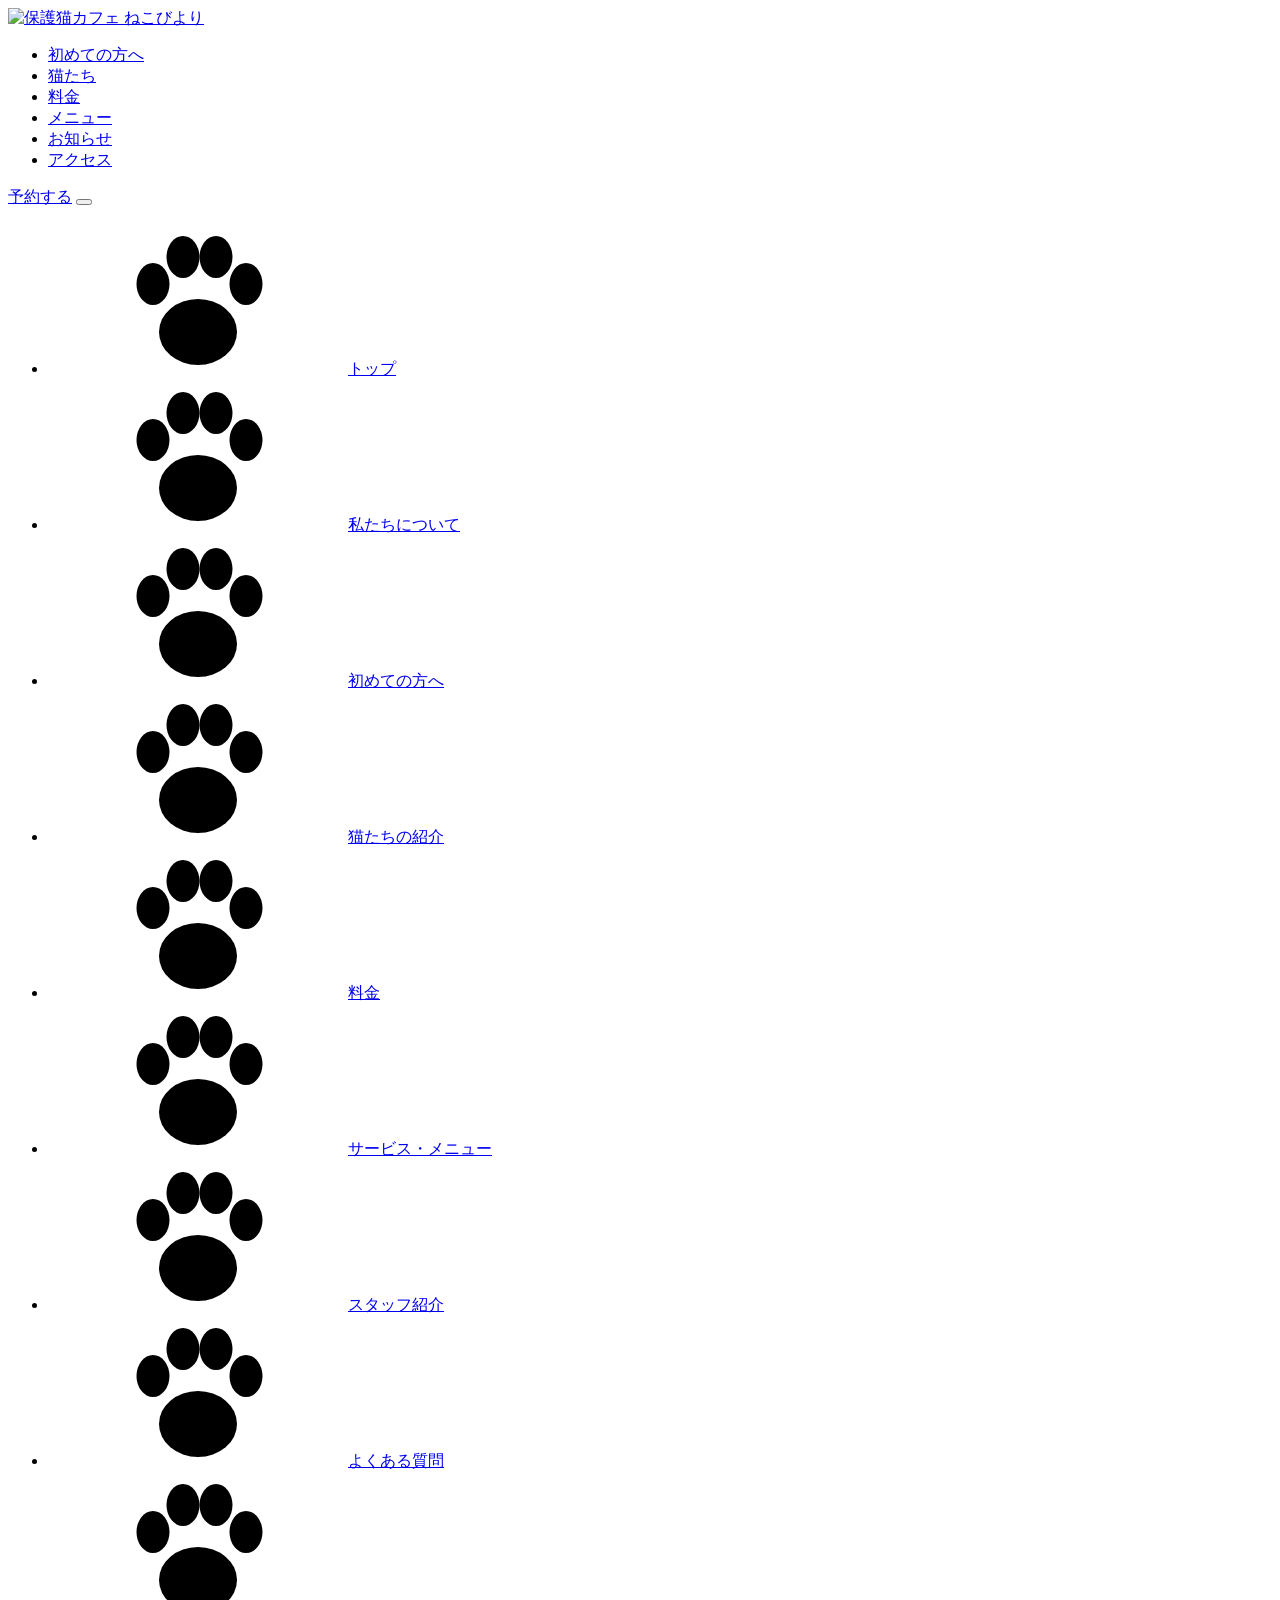
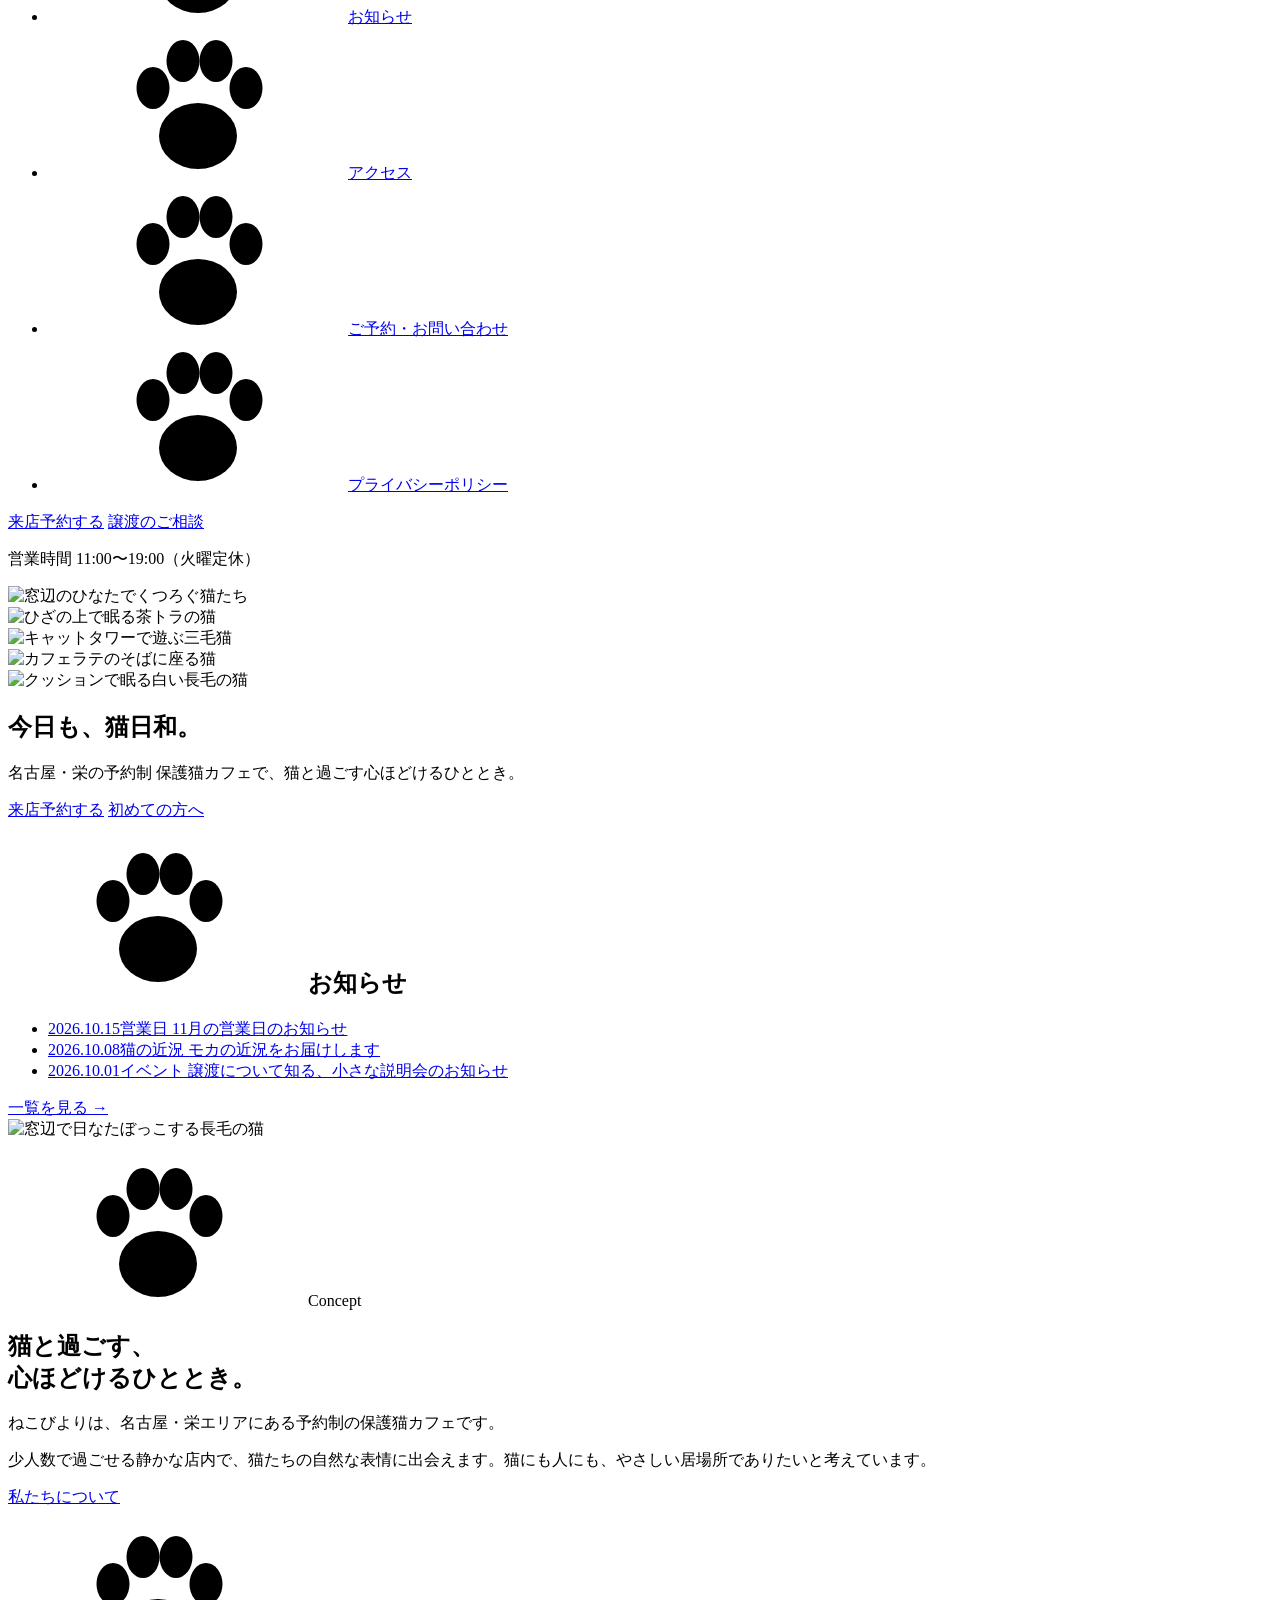
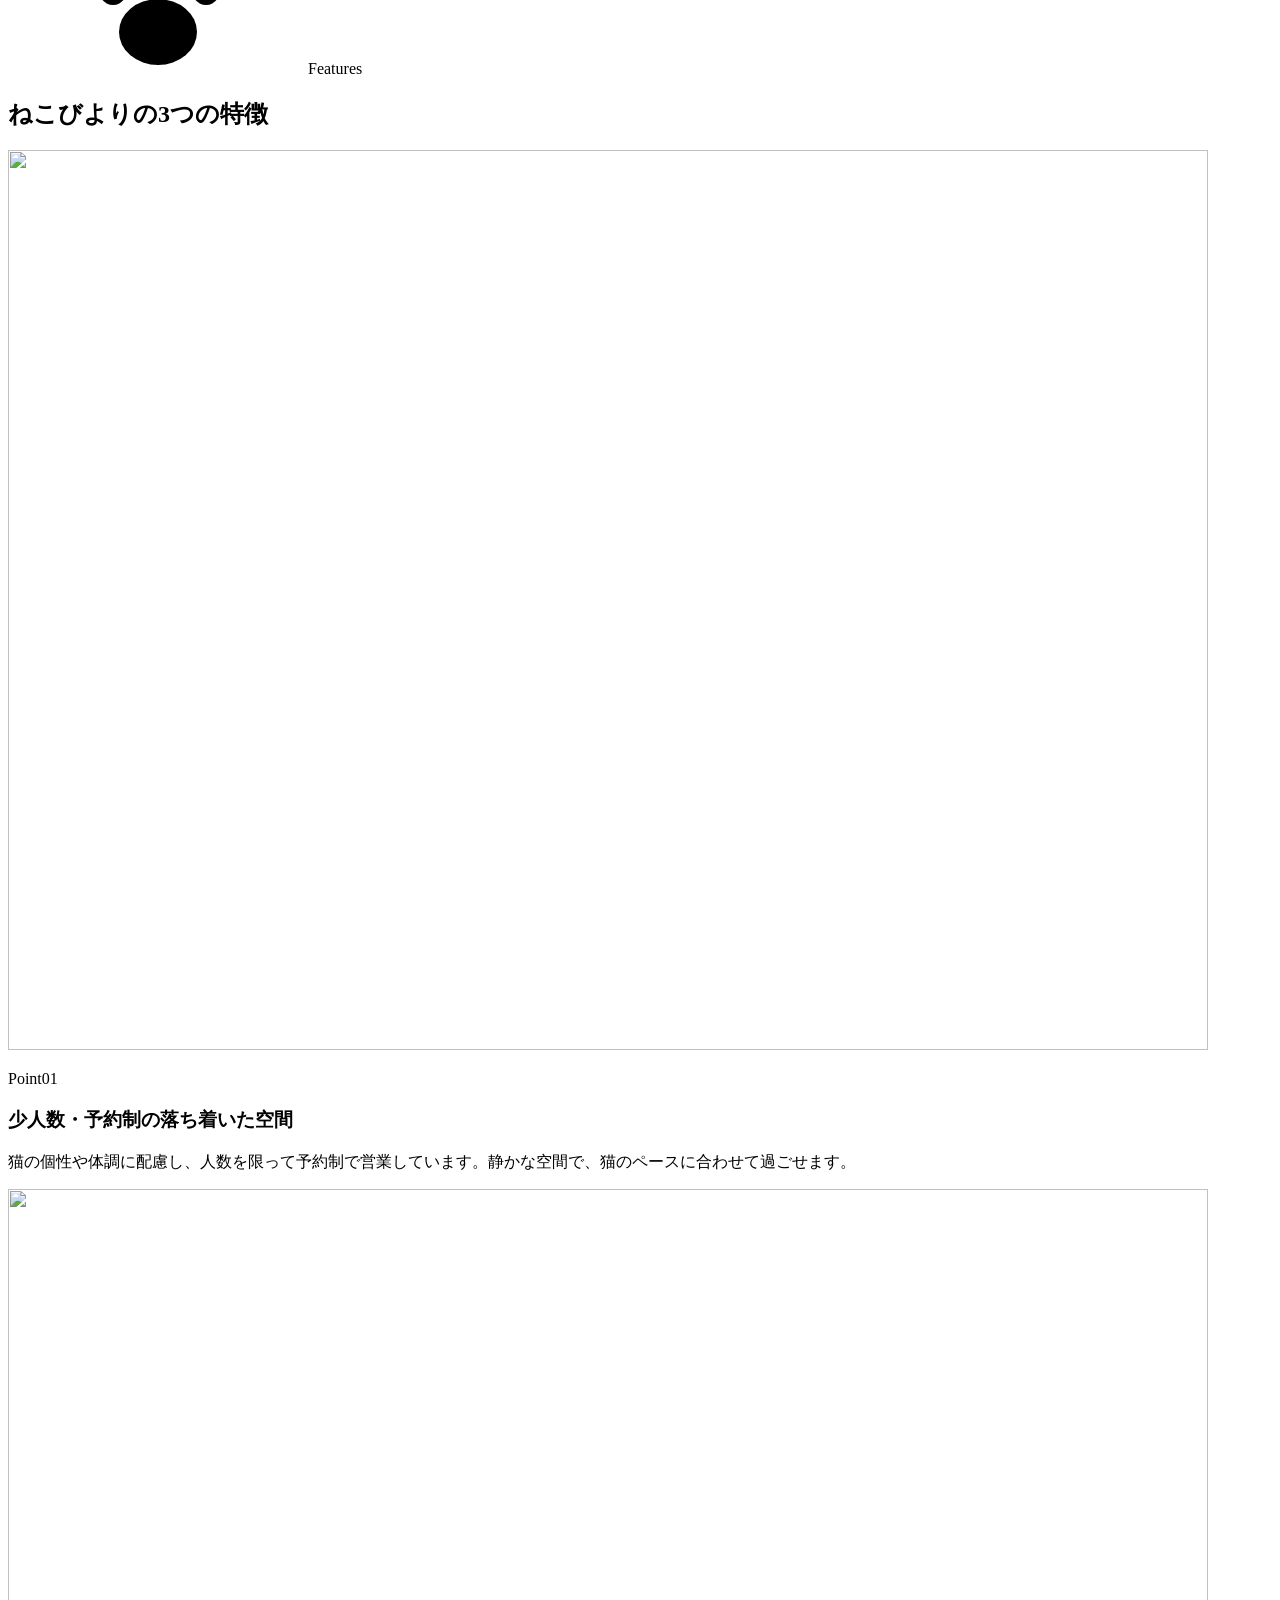
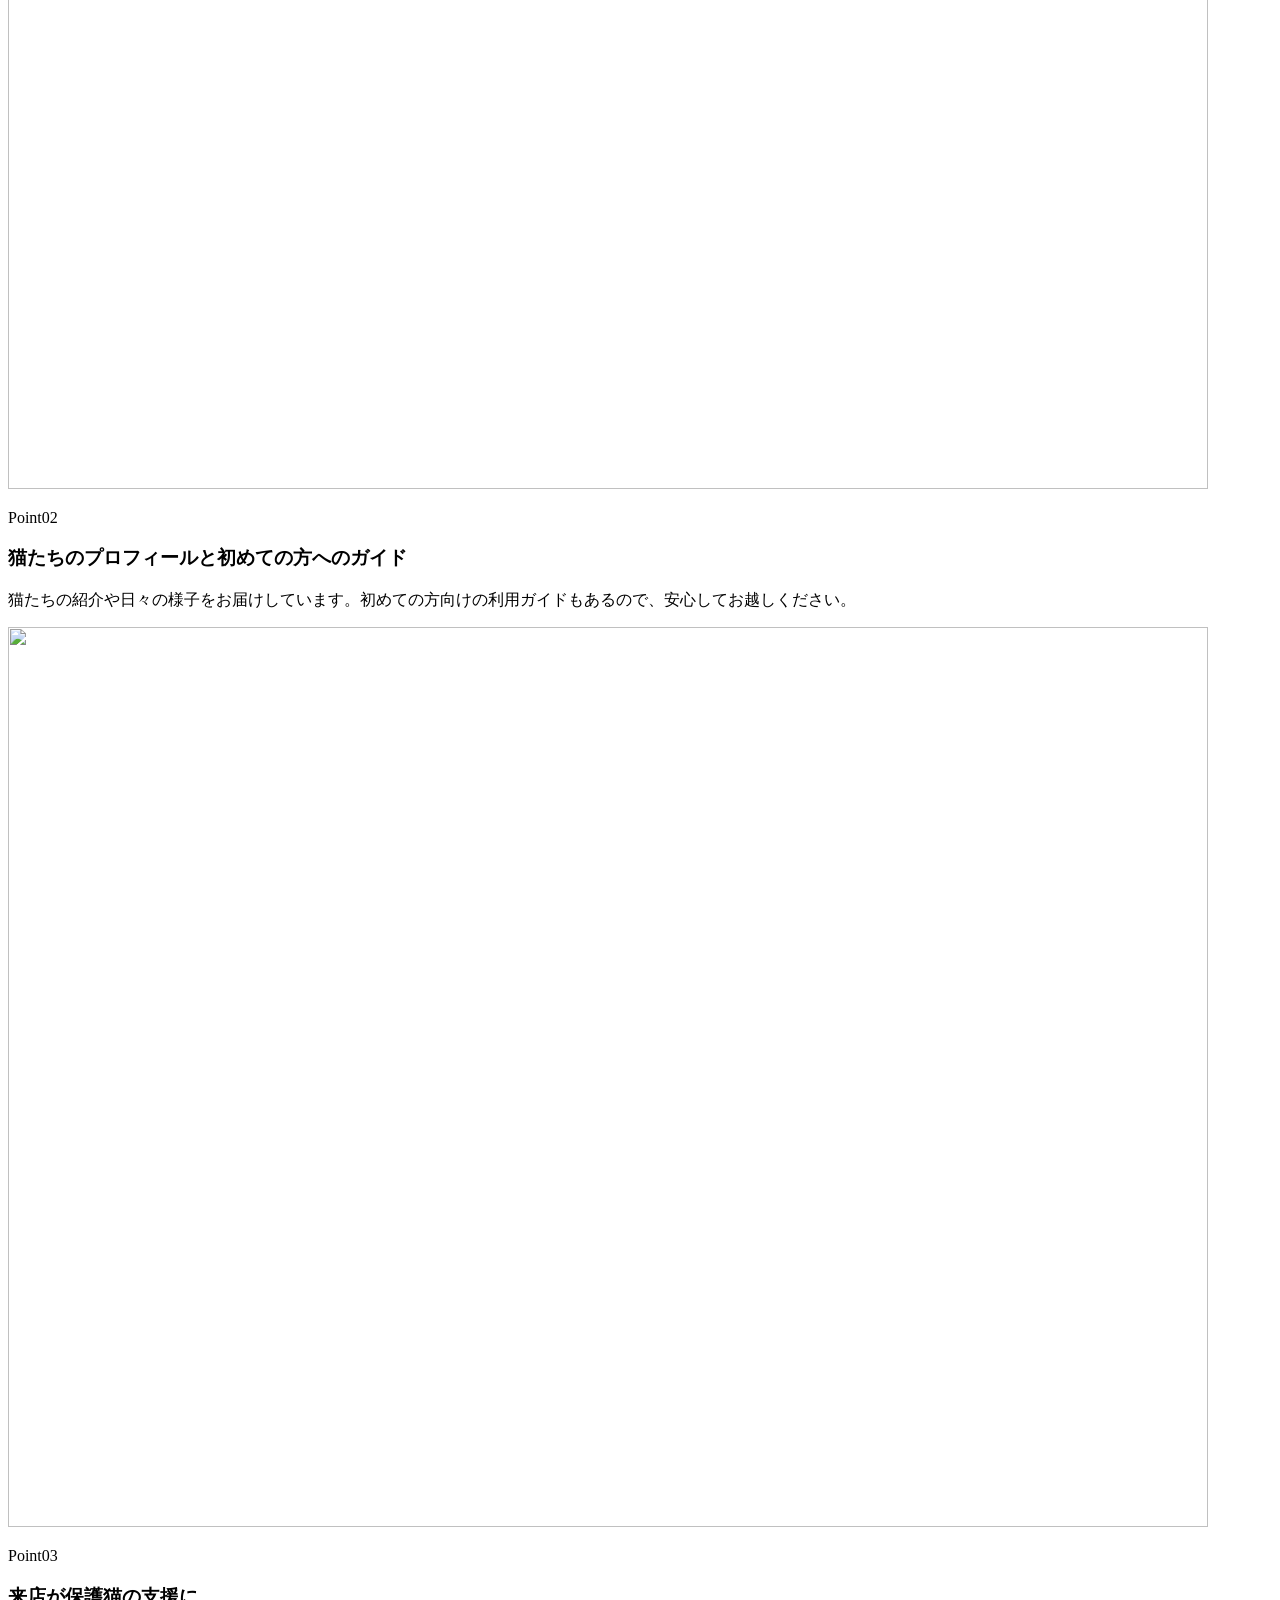
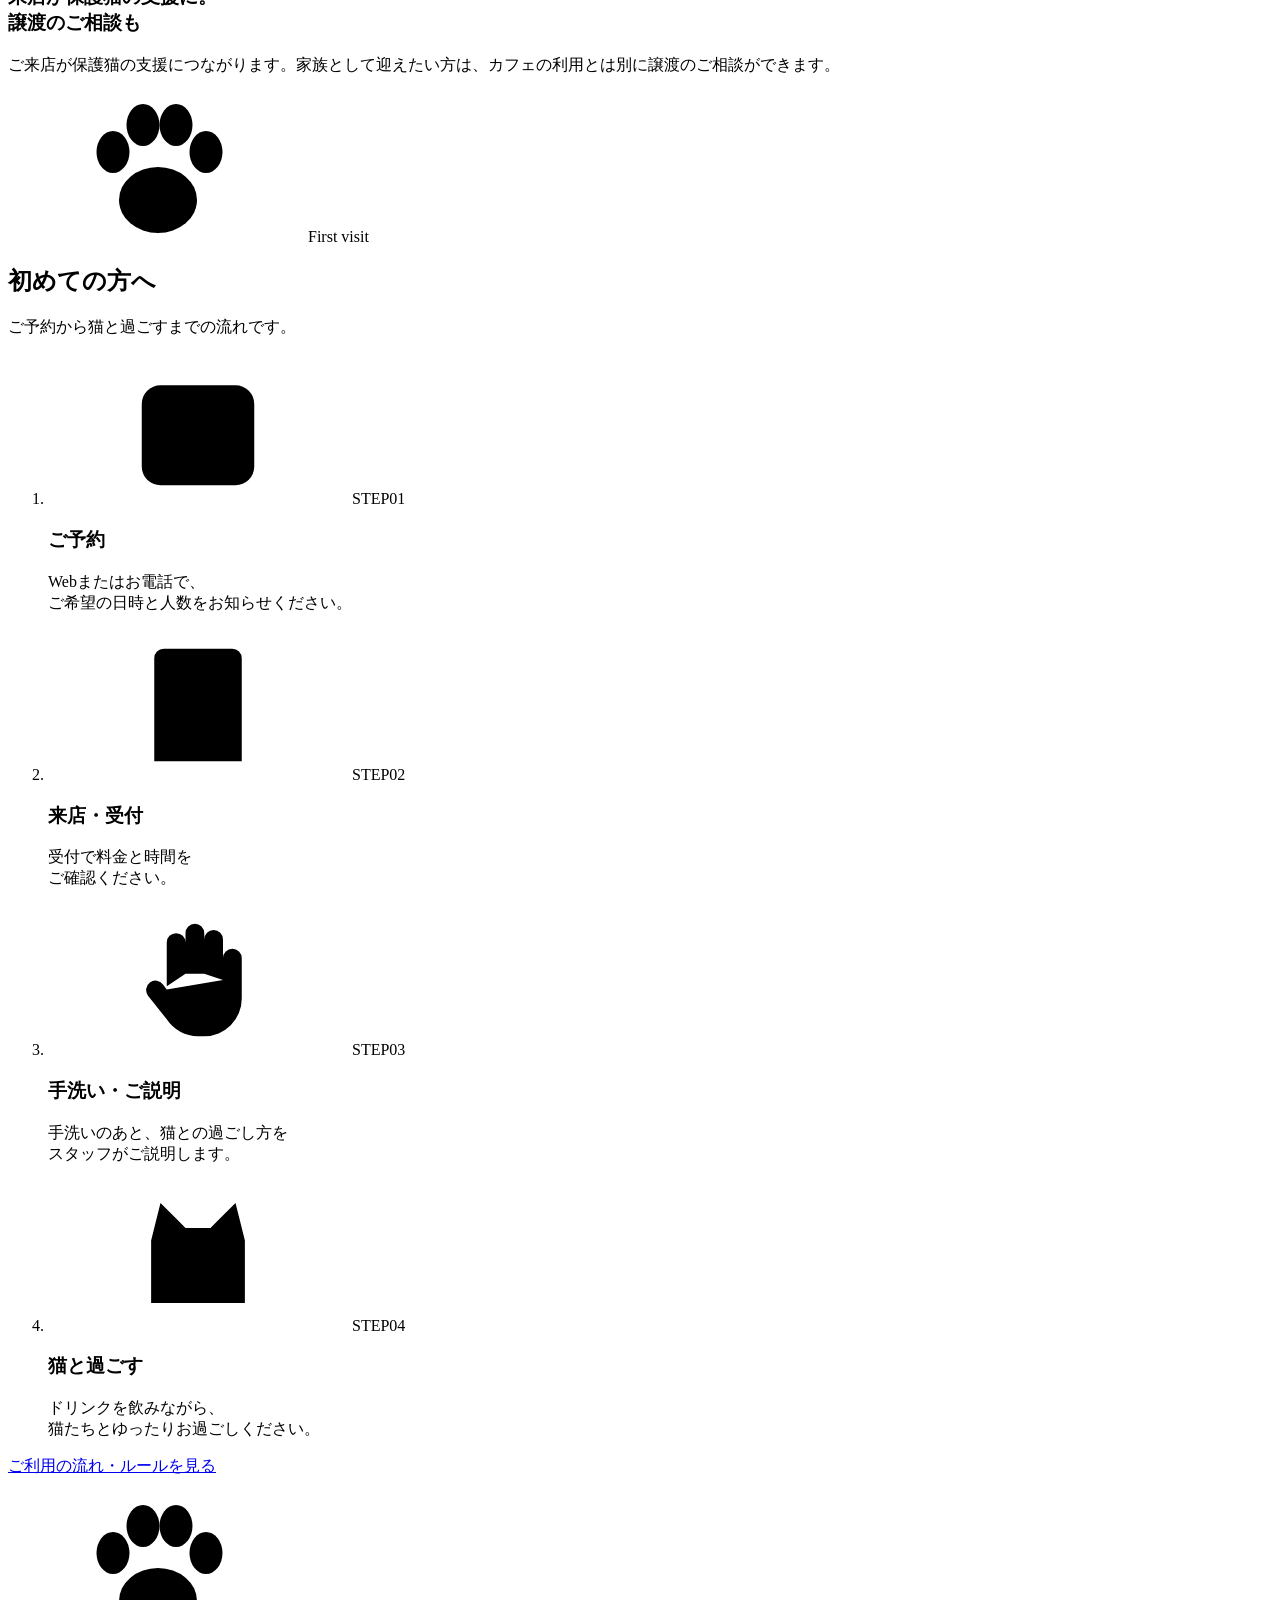
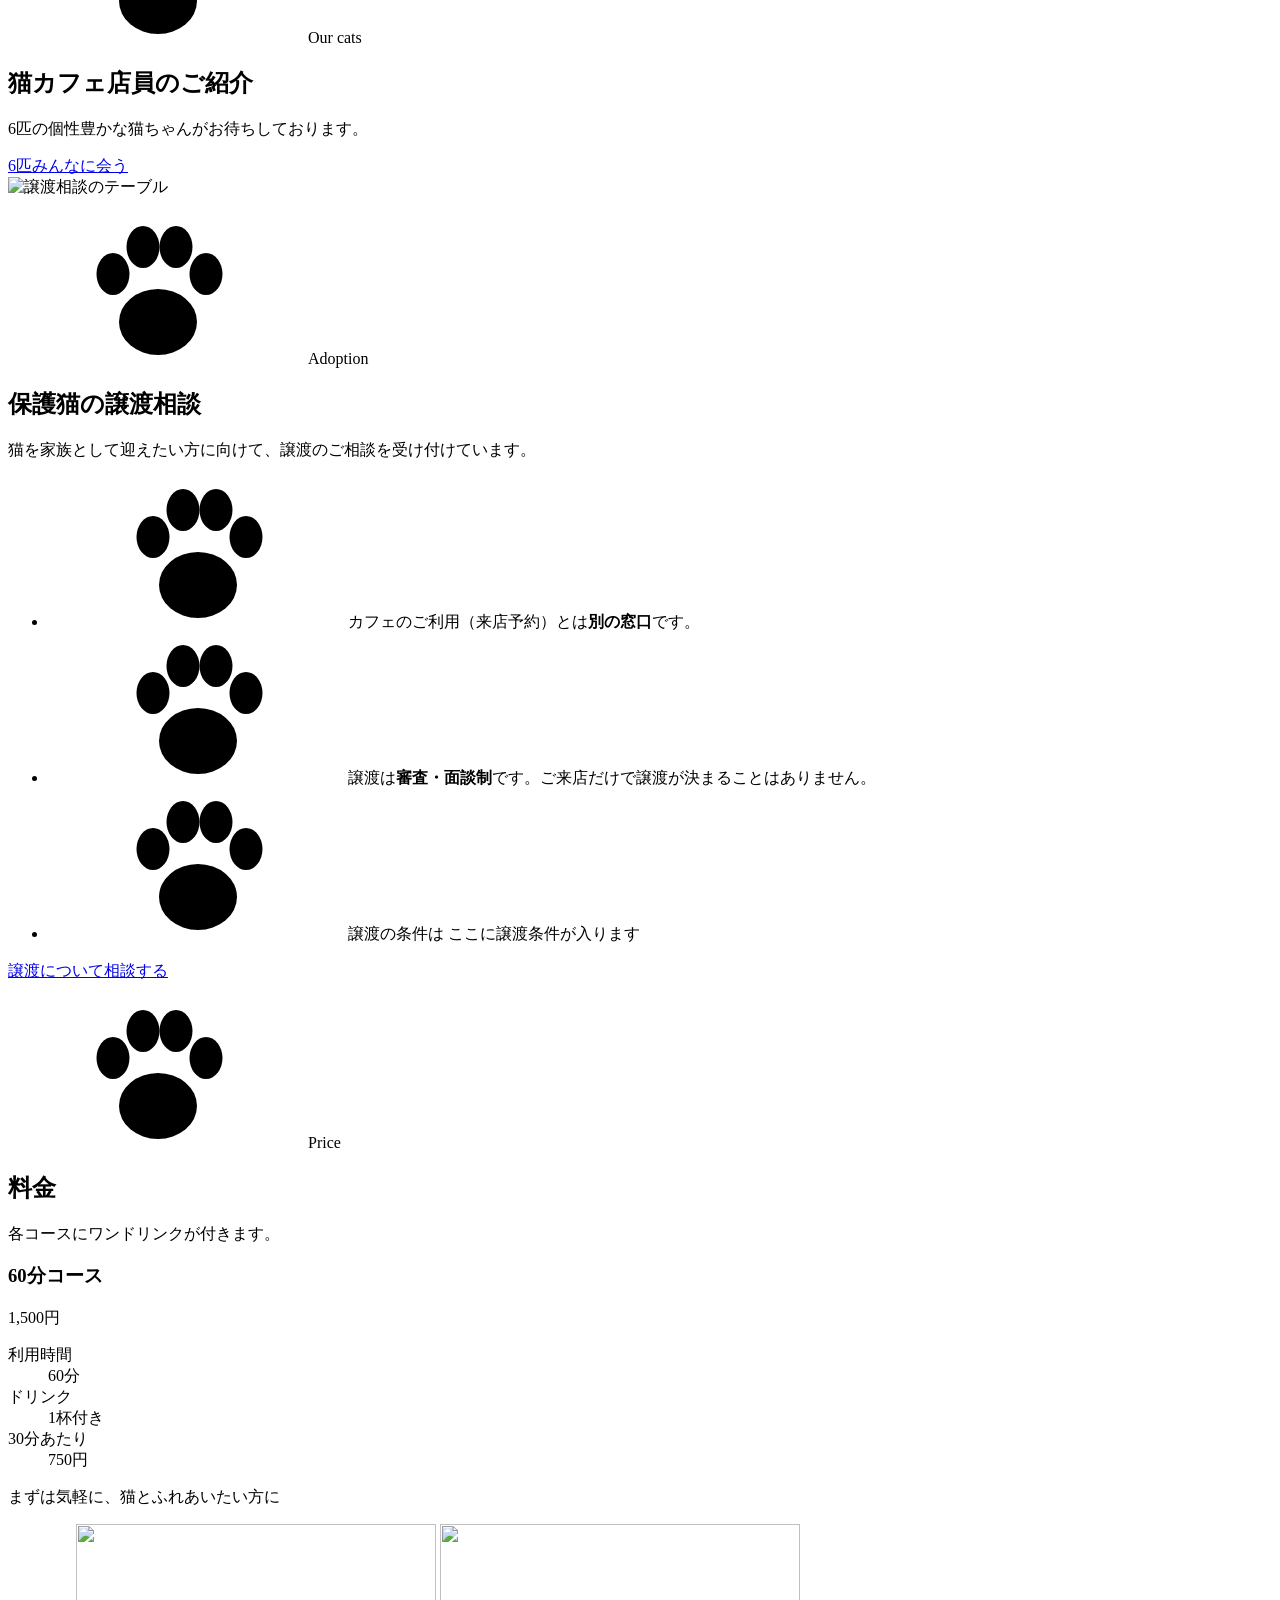
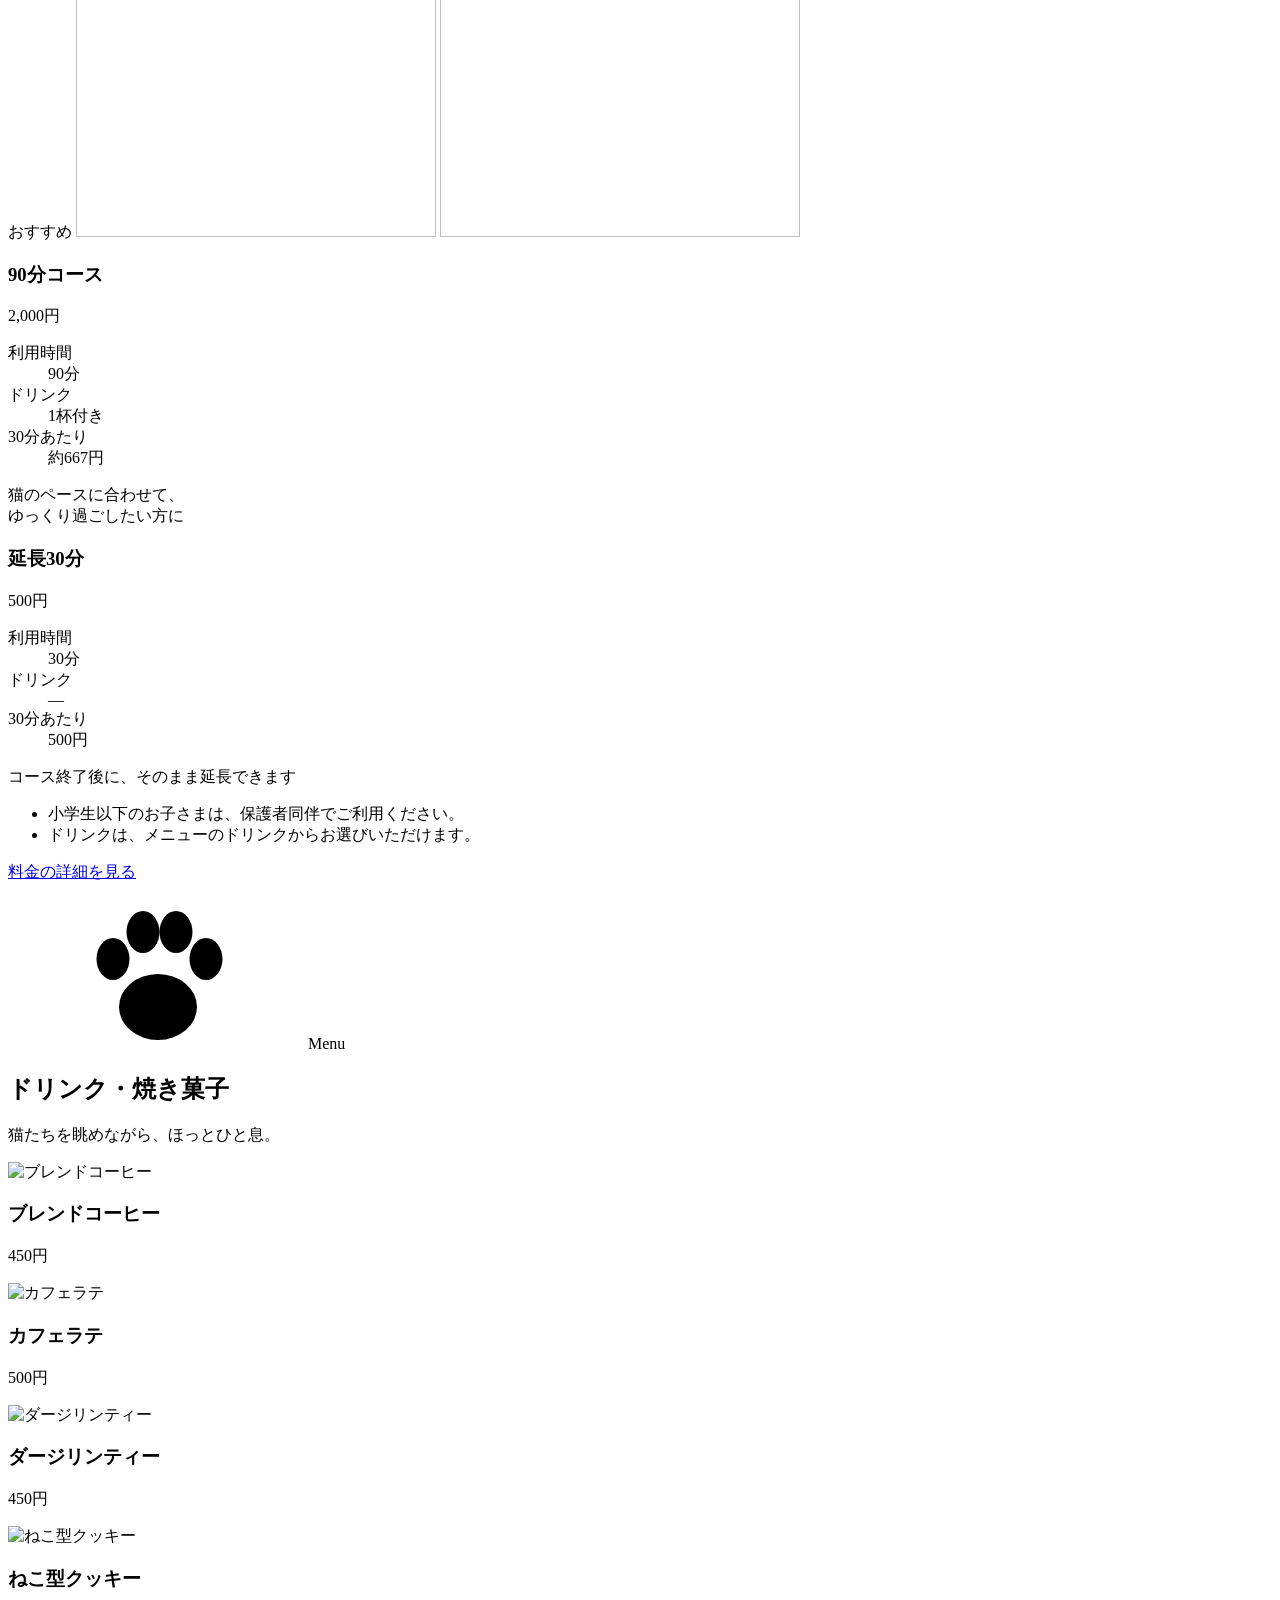
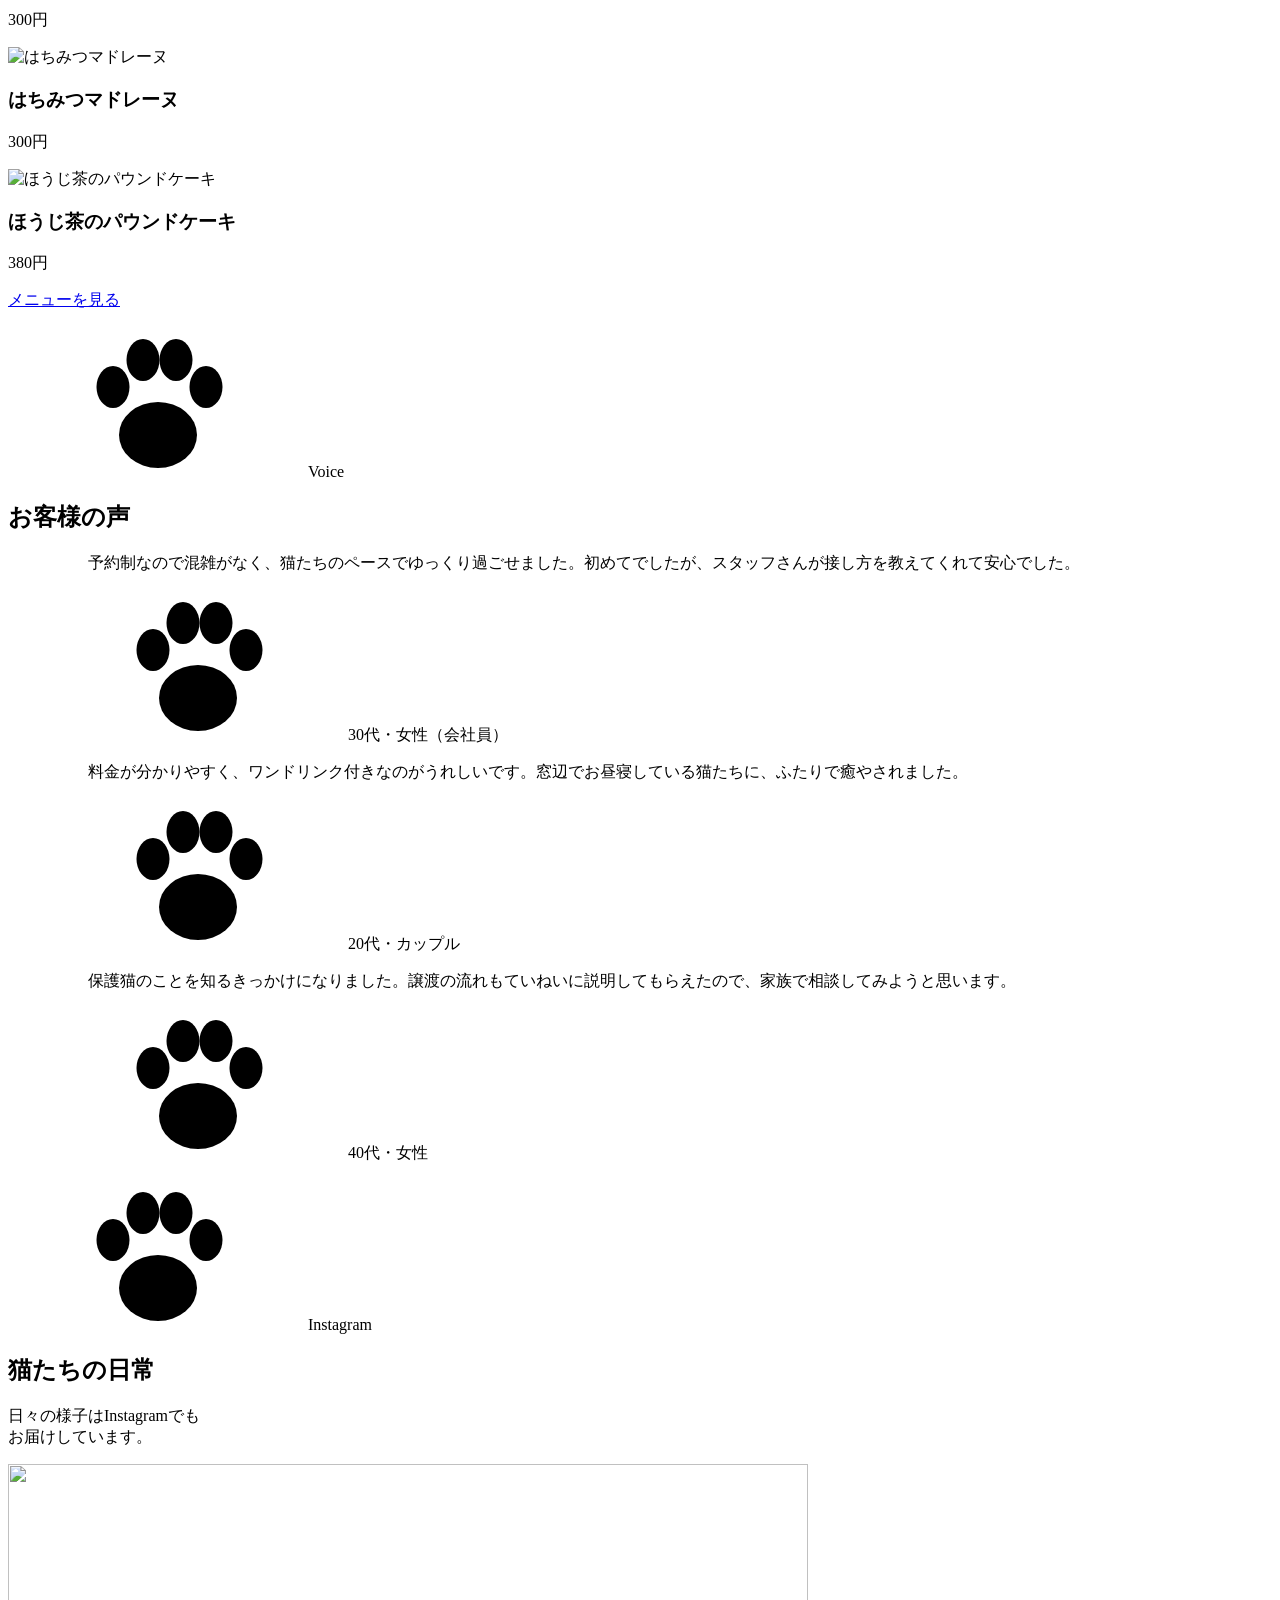
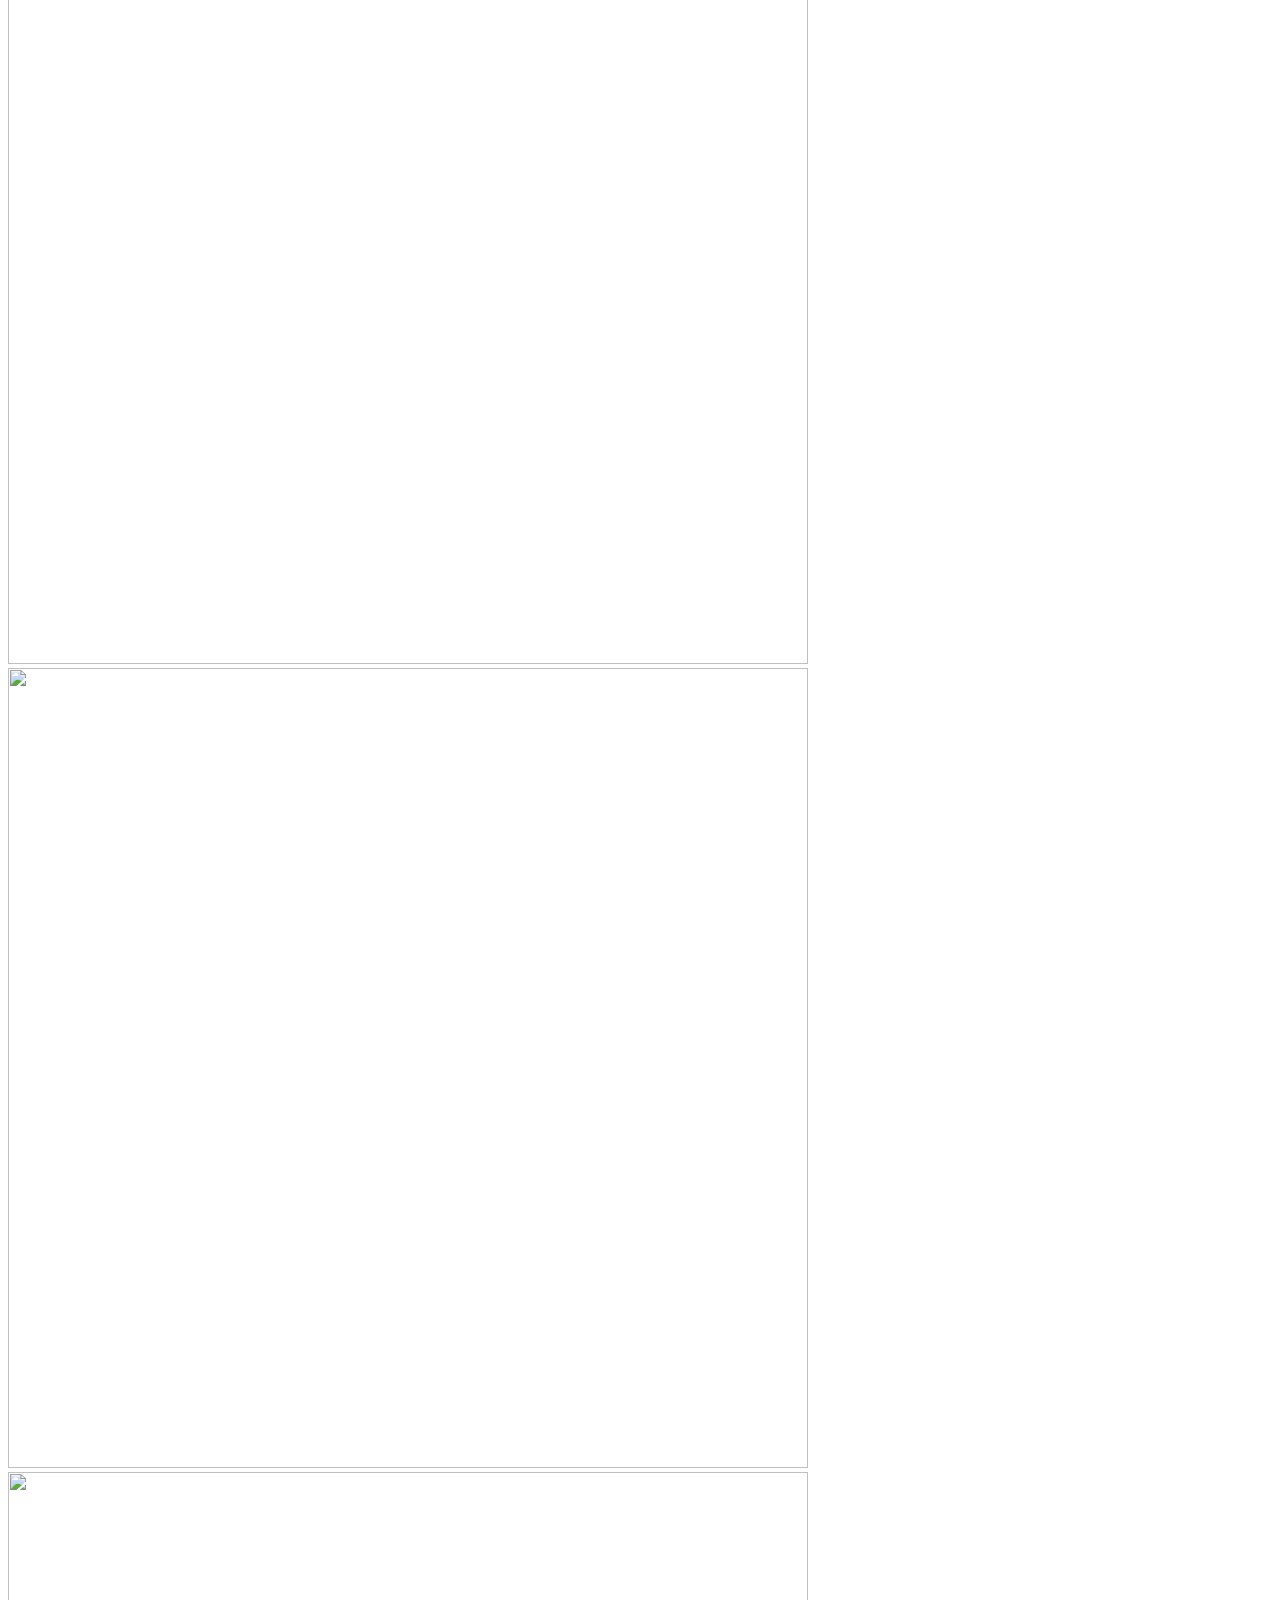
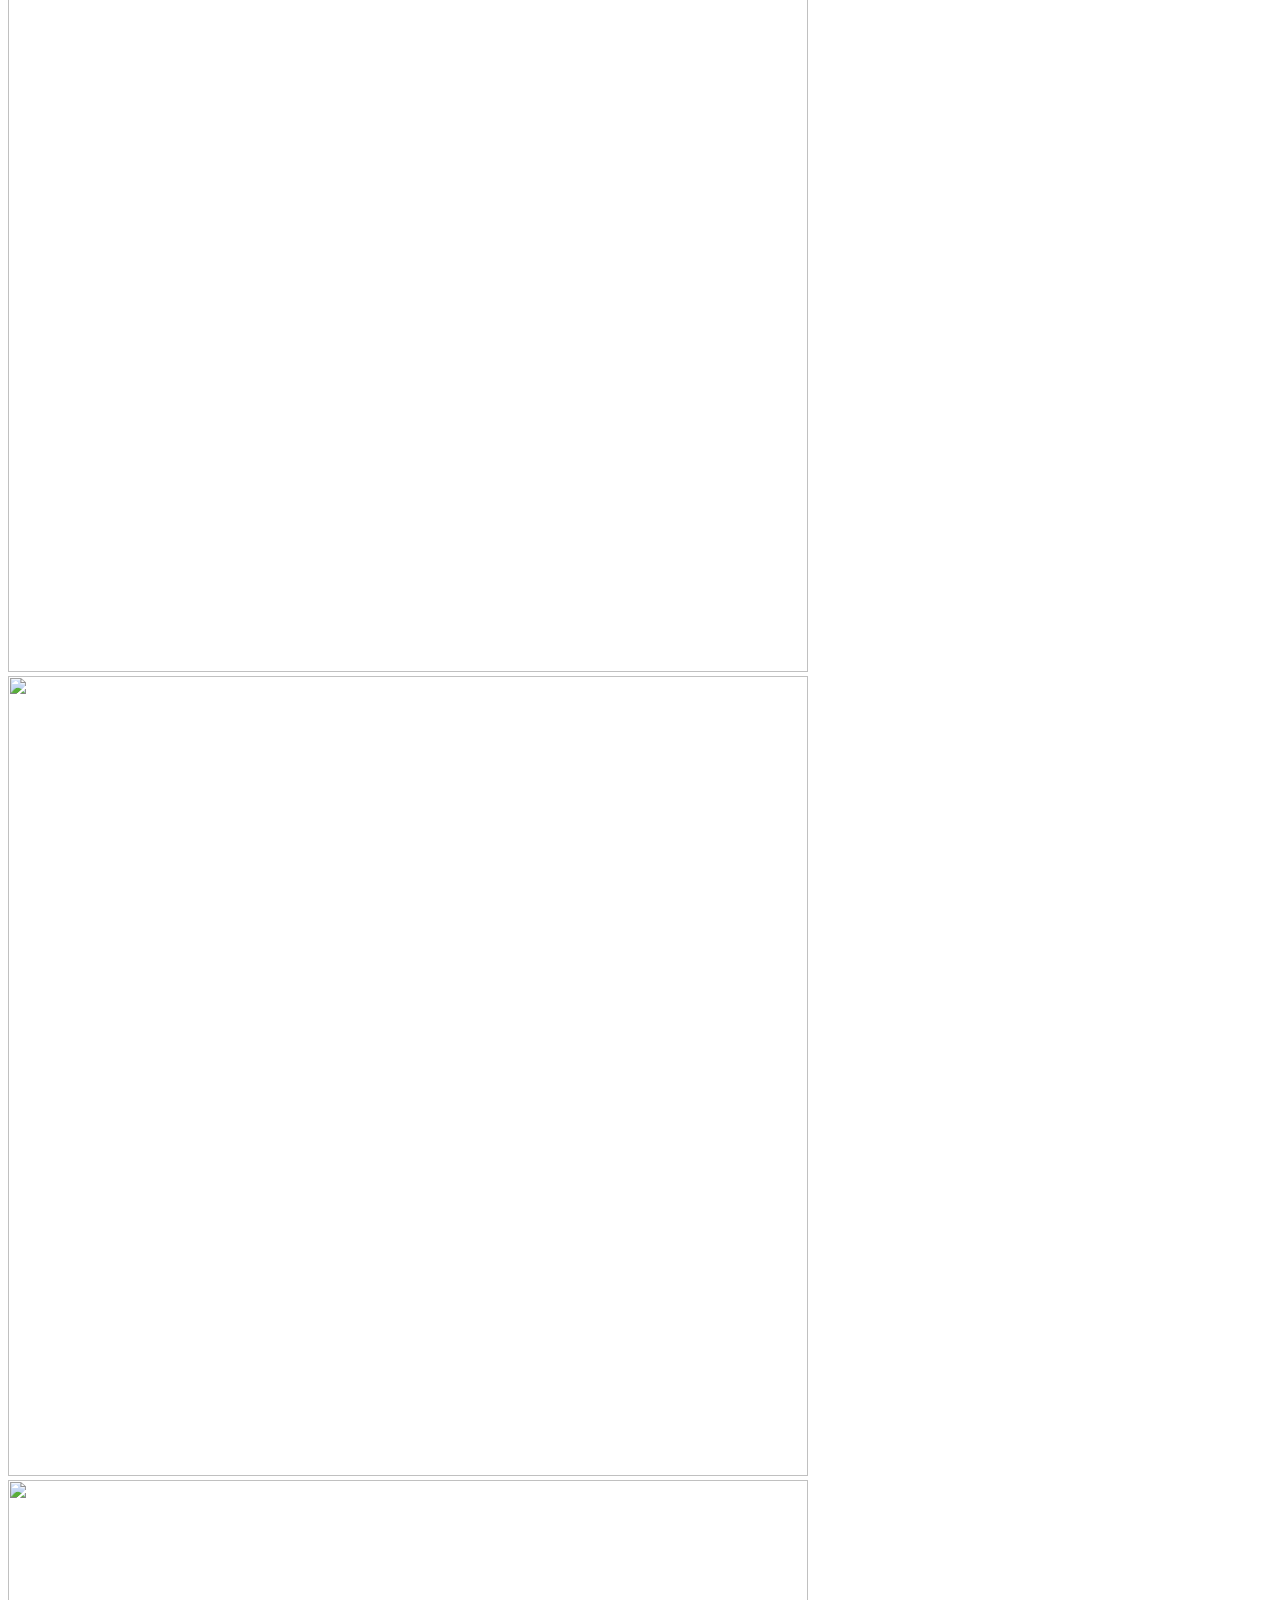
==== index.html @ e06d3104 "初回公開：HTMLページ・README・設定ファイル" ====
<!DOCTYPE html>
<html lang="ja" class="no-js">
<head>
<meta charset="UTF-8">
<meta name="viewport" content="width=device-width, initial-scale=1">
<title>保護猫カフェ ねこびより｜名古屋・栄の予約制保護猫カフェ</title>
<meta name="description" content="名古屋市中区・栄エリアの予約制保護猫カフェ「ねこびより」。少人数でゆったり、猫たちと過ごせます。譲渡のご相談も受け付けています。">
<link rel="icon" href="favicon.ico" sizes="any">
<link rel="icon" href="images/favicon-32.png" type="image/png" sizes="32x32">
<link rel="icon" href="images/favicon-192.png" type="image/png" sizes="192x192">
<link rel="apple-touch-icon" href="images/apple-touch-icon.png">
<link rel="preconnect" href="https://fonts.googleapis.com">
<link rel="preconnect" href="https://fonts.gstatic.com" crossorigin>
<link href="https://fonts.googleapis.com/css2?family=Noto+Sans+JP:wght@400;500;700&family=Zen+Maru+Gothic:wght@500;700&display=swap" rel="stylesheet">
<link rel="stylesheet" href="css/style.css">
</head>
<body class="page-index">
<svg xmlns="http://www.w3.org/2000/svg" style="display:none" aria-hidden="true">
  <!-- 肉球（オリジナル） -->
  <symbol id="i-paw" viewBox="-24 -26 48 50"><ellipse cx="0" cy="10" rx="13" ry="11"/><ellipse cx="-15" cy="-6" rx="5.5" ry="7"/><ellipse cx="-5" cy="-15" rx="5.5" ry="7"/><ellipse cx="6" cy="-15" rx="5.5" ry="7"/><ellipse cx="16" cy="-6" rx="5.5" ry="7"/></symbol>
  <!-- しっぽの波線 -->
  <symbol id="i-tail" viewBox="0 0 140 24"><path d="M4 14 C 22 2, 34 22, 52 12 S 82 2, 100 12 S 124 20, 128 10 C 131 3, 138 4, 136 10"/></symbol>
  <symbol id="i-tail-big" viewBox="0 0 200 200"><path d="M20 190 C 40 120, 120 150, 140 90 S 120 20, 160 14 C 186 10, 192 40, 170 46"/></symbol>
  <symbol id="i-tel" viewBox="0 0 24 24"><path d="M6.6 10.8a15.1 15.1 0 0 0 6.6 6.6l2.2-2.2a1 1 0 0 1 1-.25 11.4 11.4 0 0 0 3.6.57 1 1 0 0 1 1 1V20a1 1 0 0 1-1 1A17 17 0 0 1 3 4a1 1 0 0 1 1-1h3.5a1 1 0 0 1 1 1c0 1.25.2 2.45.57 3.57a1 1 0 0 1-.25 1l-2.2 2.2Z"/></symbol>
  <symbol id="i-check" viewBox="0 0 24 24"><path d="M12 2a10 10 0 1 0 0 20 10 10 0 0 0 0-20Zm-1.4 14.6-4.2-4.2 1.4-1.4 2.8 2.8 5.6-5.6 1.4 1.4-7 7Z"/></symbol>
  <symbol id="i-info" viewBox="0 0 24 24"><path d="M12 2a10 10 0 1 0 0 20 10 10 0 0 0 0-20Zm1 15h-2v-6h2v6Zm0-8h-2V7h2v2Z"/></symbol>
  <symbol id="i-insta" viewBox="0 0 24 24"><rect x="3" y="3" width="18" height="18" rx="5"/><circle cx="12" cy="12" r="4"/><circle cx="17.3" cy="6.7" r="0.6"/></symbol>
  <!-- 線のアイコン（利用ルールなど） -->
  <symbol id="i-calendar" viewBox="0 0 24 24"><rect x="3" y="5" width="18" height="16" rx="3"/><path d="M3 10h18M8 3v4M16 3v4"/></symbol>
  <symbol id="i-child" viewBox="0 0 24 24"><circle cx="8" cy="6" r="2.5"/><circle cx="16.5" cy="9" r="2"/><path d="M4 21v-6a4 4 0 0 1 8 0v6M13.5 21v-4a3 3 0 0 1 6 0v4"/></symbol>
  <symbol id="i-hand" viewBox="0 0 24 24"><path d="M7 13V6a1.5 1.5 0 0 1 3 0v5M10 11V4.5a1.5 1.5 0 0 1 3 0V11M13 11V5.5a1.5 1.5 0 0 1 3 0V12M16 12V8.5a1.5 1.5 0 0 1 3 0V15a6 6 0 0 1-6 6h-1a6 6 0 0 1-5-2.7L4 14.5a1.5 1.5 0 0 1 2.4-1.8L7 13.5"/></symbol>
  <symbol id="i-camera" viewBox="0 0 24 24"><path d="M4 8h3l2-3h6l2 3h3v11H4z"/><circle cx="12" cy="13" r="3.5"/><path d="M3 3l18 18"/></symbol>
  <symbol id="i-moon" viewBox="0 0 24 24"><path d="M20 14.5A8 8 0 0 1 9.5 4 8 8 0 1 0 20 14.5Z"/></symbol>
  <symbol id="i-cup" viewBox="0 0 24 24"><path d="M4 9h13v5a6 6 0 0 1-6 6h-1a6 6 0 0 1-6-6V9ZM17 11h1.5a2.5 2.5 0 0 1 0 5H16M8 3c0 1.5 1 1.5 1 3M12 3c0 1.5 1 1.5 1 3"/></symbol>
  <symbol id="i-heart" viewBox="0 0 24 24"><path d="M12 20s-7-4.4-9-9a4.8 4.8 0 0 1 9-3 4.8 4.8 0 0 1 9 3c-2 4.6-9 9-9 9Z"/></symbol>
  <symbol id="i-users" viewBox="0 0 24 24"><circle cx="9" cy="8" r="3"/><circle cx="17" cy="9" r="2.5"/><path d="M3 20a6 6 0 0 1 12 0M14 20a4.5 4.5 0 0 1 7.5-3.4"/></symbol>
  <symbol id="i-home" viewBox="0 0 24 24"><path d="M3 11 12 4l9 7M5 10v10h14V10M10 20v-5h4v5"/></symbol>
  <symbol id="i-door" viewBox="0 0 24 24"><path d="M5 21V4.5A1.5 1.5 0 0 1 6.5 3h11A1.5 1.5 0 0 1 19 4.5V21M3 21h18"/><circle cx="15" cy="12.5" r="1"/></symbol>
  <!-- 猫の顔（オリジナル） -->
  <symbol id="i-cat" viewBox="0 0 24 24"><path d="M4.5 19.5V9.5L6 3.5l4 4h4l4-4 1.5 6v10z"/><path d="M9 13.5h.01M15 13.5h.01M10.5 16.5q1.5 1.2 3 0M1.5 15.5l3 .5M1.5 18.5l3-.5M22.5 15.5l-3 .5M22.5 18.5l-3-.5"/></symbol>
  <symbol id="i-quiet" viewBox="0 0 24 24"><path d="M4 9h4l5-4v14l-5-4H4zM17 9l4 6M21 9l-4 6"/></symbol>
</svg>

<header class="header" id="header">
  <div class="header__inner">
    <a class="header__logo" href="index.html">
      <!-- ロゴ：images/logo-header.png（元データ：images/logo.png・背景透過） -->
      <img src="images/logo-header.png" width="222" height="160" alt="保護猫カフェ ねこびより">
    </a>
    <nav class="gnav" aria-label="グローバルナビゲーション">
      <ul class="gnav__list">
          <li><a class="gnav__link" href="guide.html">初めての方へ</a></li>
          <li><a class="gnav__link" href="cats.html">猫たち</a></li>
          <li><a class="gnav__link" href="price.html">料金</a></li>
          <li><a class="gnav__link" href="menu.html">メニュー</a></li>
          <li><a class="gnav__link" href="news.html">お知らせ</a></li>
          <li><a class="gnav__link" href="access.html">アクセス</a></li>
      </ul>
    </nav>
    <a class="btn btn--reserve btn--sm header__reserve" href="reserve.html">予約する<span class="btn__arrow" aria-hidden="true"></span></a>
    <button class="hamburger" type="button" aria-controls="drawer" aria-expanded="false" aria-label="メニューを開く">
      <span></span><span></span><span></span>
    </button>
  </div>
  <div class="drawer" id="drawer" aria-hidden="true">
    <nav aria-label="スマートフォン用メニュー">
      <ul class="drawer__list">
        <li><a class="drawer__link" href="index.html"><svg aria-hidden="true"><use href="#i-paw"></use></svg>トップ</a></li>
        <li><a class="drawer__link" href="about.html"><svg aria-hidden="true"><use href="#i-paw"></use></svg>私たちについて</a></li>
        <li><a class="drawer__link" href="guide.html"><svg aria-hidden="true"><use href="#i-paw"></use></svg>初めての方へ</a></li>
        <li><a class="drawer__link" href="cats.html"><svg aria-hidden="true"><use href="#i-paw"></use></svg>猫たちの紹介</a></li>
        <li><a class="drawer__link" href="price.html"><svg aria-hidden="true"><use href="#i-paw"></use></svg>料金</a></li>
        <li><a class="drawer__link" href="menu.html"><svg aria-hidden="true"><use href="#i-paw"></use></svg>サービス・メニュー</a></li>
        <li><a class="drawer__link" href="staff.html"><svg aria-hidden="true"><use href="#i-paw"></use></svg>スタッフ紹介</a></li>
        <li><a class="drawer__link" href="faq.html"><svg aria-hidden="true"><use href="#i-paw"></use></svg>よくある質問</a></li>
        <li><a class="drawer__link" href="news.html"><svg aria-hidden="true"><use href="#i-paw"></use></svg>お知らせ</a></li>
        <li><a class="drawer__link" href="access.html"><svg aria-hidden="true"><use href="#i-paw"></use></svg>アクセス</a></li>
        <li><a class="drawer__link" href="reserve.html"><svg aria-hidden="true"><use href="#i-paw"></use></svg>ご予約・お問い合わせ</a></li>
        <li><a class="drawer__link" href="privacy.html"><svg aria-hidden="true"><use href="#i-paw"></use></svg>プライバシーポリシー</a></li>
      </ul>
    </nav>
    <div class="drawer__cta">
      <a class="btn btn--reserve btn--lg" href="reserve.html">来店予約する<span class="btn__arrow" aria-hidden="true"></span></a>
      <a class="btn btn--outline" href="reserve.html#adoption">譲渡のご相談</a>
    </div>
    <!-- ▼WP化：営業時間 -->
    <p class="drawer__info">営業時間 11:00〜19:00（火曜定休）</p>
    <!-- ▲WP化：営業時間 -->
  </div>
</header>

<main class="main" id="main">
  <!-- ========== ファーストビュー ========== -->
  <section class="hero" aria-label="メインビジュアル">
    <!-- ▼スライドショー：約6秒ごとにフェードで切り替え（枚数を増減する場合は .hero__slide を追加・削除） -->
    <div class="hero__photo" id="heroSlides">
      <div class="hero__slide is-active">
        <!-- 画像差し替え：hero-01｜1920×1080（16:9）｜窓辺のひなたで猫たちがくつろぐ店内（メイン） -->
<img src="images/hero-01.jpg" width="1920" height="1080" alt="窓辺のひなたでくつろぐ猫たち" fetchpriority="high" decoding="async">
      </div>
      <div class="hero__slide" aria-hidden="true">
        <!-- 画像差し替え：hero-02｜1920×1080（16:9）｜お客様のひざの上で眠る茶トラ（とらじ） -->
<img src="images/hero-02.jpg" width="1920" height="1080" alt="ひざの上で眠る茶トラの猫" loading="lazy" decoding="async">
      </div>
      <div class="hero__slide" aria-hidden="true">
        <!-- 画像差し替え：hero-03｜1920×1080（16:9）｜キャットタワーで遊ぶ三毛（のりまき） -->
<img src="images/hero-03.jpg" width="1920" height="1080" alt="キャットタワーで遊ぶ三毛猫" loading="lazy" decoding="async">
      </div>
      <div class="hero__slide" aria-hidden="true">
        <!-- 画像差し替え：hero-04｜1920×1080（16:9）｜ドリンクを飲みながら猫を眺めるお客様（顔は写さない） -->
<img src="images/hero-04.jpg" width="1920" height="1080" alt="カフェラテのそばに座る猫" loading="lazy" decoding="async">
      </div>
      <div class="hero__slide" aria-hidden="true">
        <!-- 画像差し替え：hero-05｜1920×1080（16:9）｜クッションで眠る白い長毛猫（モカ）と観葉植物 -->
<img src="images/hero-05.jpg" width="1920" height="1080" alt="クッションで眠る白い長毛の猫" loading="lazy" decoding="async">
      </div>
    </div>
    <!-- ▲スライドショー -->
    <div class="hero__content">
      <h1 class="hero__catch">
        <span class="hero__line">今日も、</span><span class="hero__line">猫日和。</span>
      </h1>
      <p class="hero__message"><span>名古屋・栄の予約制 保護猫カフェで、</span><span>猫と過ごす心ほどけるひととき。</span></p>
      <div class="hero__buttons">
        <a class="btn btn--reserve" href="reserve.html">来店予約する<span class="btn__arrow" aria-hidden="true"></span></a>
        <a class="btn btn--outline" href="guide.html">初めての方へ</a>
      </div>
    </div>
  </section>

  <!-- ========== お知らせ（最新3件） ========== -->
  <section class="top-news" id="news" aria-labelledby="top-news-title">
    <div class="container">
      <div class="top-news__inner js-fade">
        <h2 class="top-news__title" id="top-news-title"><svg aria-hidden="true"><use href="#i-paw"></use></svg>お知らせ</h2>
        <!-- ▼WP化：お知らせ一覧ループ（最新3件） -->
        <ul class="news-list">
          <li class="news-list__item">
            <a class="news-list__link" href="news-detail.html">
              <span class="news-list__head"><time class="news-list__date" datetime="2026-10-15">2026.10.15</time><span class="tag tag--business">営業日</span></span>
              <span class="news-list__title">11月の営業日のお知らせ</span>
            </a>
          </li>
          <li class="news-list__item">
            <a class="news-list__link" href="news-detail.html">
              <span class="news-list__head"><time class="news-list__date" datetime="2026-10-08">2026.10.08</time><span class="tag tag--cats">猫の近況</span></span>
              <span class="news-list__title">モカの近況をお届けします</span>
            </a>
          </li>
          <li class="news-list__item">
            <a class="news-list__link" href="news-detail.html">
              <span class="news-list__head"><time class="news-list__date" datetime="2026-10-01">2026.10.01</time><span class="tag tag--event">イベント</span></span>
              <span class="news-list__title">譲渡について知る、小さな説明会のお知らせ</span>
            </a>
          </li>
        </ul>
        <!-- ▲WP化：お知らせ一覧ループ -->
        <a class="text-link" href="news.html">一覧を見る →</a>
      </div>
    </div>
  </section>

  <!-- ========== コンセプト ========== -->
  <section class="section concept" id="concept">
    <div class="container">
      <div class="media">
        <div class="media__photo js-fade">
          <!-- 画像差し替え：concept｜1200×900（4:3）｜窓辺で日なたぼっこする猫（ショコラ） -->
<img src="images/concept.jpg" width="1200" height="900" alt="窓辺で日なたぼっこする長毛の猫" loading="lazy" decoding="async">
        </div>
        <div class="media__text js-fade">
          <p class="sec-title__en"><svg aria-hidden="true"><use href="#i-paw"></use></svg>Concept</p>
          <h2 class="concept__message">猫と過ごす、<br>心ほどけるひととき。</h2>
          <div class="concept__text">
            <p>ねこびよりは、名古屋・栄エリアにある予約制の保護猫カフェです。</p>
            <p>少人数で過ごせる静かな店内で、猫たちの自然な表情に出会えます。猫にも人にも、やさしい居場所でありたいと考えています。</p>
          </div>
          <div class="btn-wrap concept__cta">
            <a class="btn btn--main" href="about.html">私たちについて<span class="btn__arrow" aria-hidden="true"></span></a>
          </div>
        </div>
      </div>
    </div>
  </section>

  <!-- ========== 3つの特徴 ========== -->
  <section class="section section--tint" id="features">
    <div class="container">
      <div class="sec-title js-fade">
      <p class="sec-title__en"><svg aria-hidden="true"><use href="#i-paw"></use></svg>Features</p>
      <h2 class="sec-title__ja">ねこびよりの3つの特徴</h2>
    </div>
      <div class="card-grid">
        <article class="card js-fade">
          <div class="card__photo">
            <!-- 画像差し替え：feature-01｜1200×900（4:3）｜少人数でくつろぐ店内 -->
<img src="images/feature-01.jpg" width="1200" height="900" alt="" loading="lazy" decoding="async">
          </div>
          <div class="card__body">
            <p class="feature__num"><span class="feature__label">Point</span><span class="feature__digit">01</span></p>
            <h3 class="card__title">少人数・予約制の落ち着いた空間</h3>
            <p class="card__text">猫の個性や体調に配慮し、人数を限って予約制で営業しています。静かな空間で、猫のペースに合わせて過ごせます。</p>
          </div>
        </article>
        <article class="card js-fade">
          <div class="card__photo">
            <!-- 画像差し替え：feature-02｜1200×900（4:3）｜猫の紹介ボード -->
<img src="images/feature-02.jpg" width="1200" height="900" alt="" loading="lazy" decoding="async">
          </div>
          <div class="card__body">
            <p class="feature__num"><span class="feature__label">Point</span><span class="feature__digit">02</span></p>
            <h3 class="card__title">猫たちのプロフィールと初めての方へのガイド</h3>
            <p class="card__text">猫たちの紹介や日々の様子をお届けしています。初めての方向けの利用ガイドもあるので、安心してお越しください。</p>
          </div>
        </article>
        <article class="card js-fade">
          <div class="card__photo">
            <!-- 画像差し替え：feature-03｜1200×900（4:3）｜譲渡相談のテーブル -->
<img src="images/feature-03.jpg" width="1200" height="900" alt="" loading="lazy" decoding="async">
          </div>
          <div class="card__body">
            <p class="feature__num"><span class="feature__label">Point</span><span class="feature__digit">03</span></p>
            <h3 class="card__title">来店が保護猫の支援に。<br>譲渡のご相談も</h3>
            <p class="card__text">ご来店が保護猫の支援につながります。家族として迎えたい方は、カフェの利用とは別に譲渡のご相談ができます。</p>
          </div>
        </article>
      </div>
    </div>
  </section>

  <!-- ========== 初めての方へ ========== -->
  <section class="section" id="flow">
    <div class="container">
      <div class="sec-title js-fade">
      <p class="sec-title__en"><svg aria-hidden="true"><use href="#i-paw"></use></svg>First visit</p>
      <h2 class="sec-title__ja">初めての方へ</h2>
      <p class="sec-title__lead">ご予約から猫と過ごすまでの流れです。</p>
    </div>
      <ol class="flow">
        <li class="flow__item js-fade">
          <div class="flow__icon">
            <svg aria-hidden="true"><use href="#i-calendar"></use></svg>
            <span class="flow__num"><span class="sr-only">STEP</span>01</span>
          </div>
          <div class="flow__body">
            <h3 class="flow__title">ご予約</h3>
            <p class="flow__text">Webまたはお電話で、<br class="br-pc">ご希望の日時と人数をお知らせください。</p>
          </div>
        </li>
        <li class="flow__item js-fade">
          <div class="flow__icon">
            <svg aria-hidden="true"><use href="#i-door"></use></svg>
            <span class="flow__num"><span class="sr-only">STEP</span>02</span>
          </div>
          <div class="flow__body">
            <h3 class="flow__title">来店・受付</h3>
            <p class="flow__text">受付で料金と時間を<br class="br-pc">ご確認ください。</p>
          </div>
        </li>
        <li class="flow__item js-fade">
          <div class="flow__icon">
            <svg aria-hidden="true"><use href="#i-hand"></use></svg>
            <span class="flow__num"><span class="sr-only">STEP</span>03</span>
          </div>
          <div class="flow__body">
            <h3 class="flow__title">手洗い・ご説明</h3>
            <p class="flow__text">手洗いのあと、猫との過ごし方を<br class="br-pc">スタッフがご説明します。</p>
          </div>
        </li>
        <li class="flow__item js-fade">
          <div class="flow__icon">
            <svg aria-hidden="true"><use href="#i-cat"></use></svg>
            <span class="flow__num"><span class="sr-only">STEP</span>04</span>
          </div>
          <div class="flow__body">
            <h3 class="flow__title">猫と過ごす</h3>
            <p class="flow__text">ドリンクを飲みながら、<br class="br-pc">猫たちとゆったりお過ごしください。</p>
          </div>
        </li>
      </ol>
      <div class="btn-wrap">
        <a class="btn btn--main" href="guide.html">ご利用の流れ・ルールを見る<span class="btn__arrow" aria-hidden="true"></span></a>
      </div>
    </div>
  </section>

  <!-- ========== 猫たち ========== -->
  <section class="section section--cats" id="cats">
    <div class="container">
      <div class="sec-title js-fade">
      <p class="sec-title__en"><svg aria-hidden="true"><use href="#i-paw"></use></svg>Our cats</p>
      <h2 class="sec-title__ja">猫カフェ店員のご紹介</h2>
      <p class="sec-title__lead">6匹の個性豊かな猫ちゃんがお待ちしております。</p>
    </div>
      <!-- ▼WP化：猫の紹介ループ（js/main.js の CATS 配列から4匹を表示） -->
      <div class="cat-list cat-list--preview" id="catPreview"></div>
      <!-- ▲WP化：猫の紹介ループ -->
      <div class="btn-wrap">
        <a class="btn btn--main" href="cats.html">6匹みんなに会う<span class="btn__arrow" aria-hidden="true"></span></a>
      </div>
    </div>
  </section>

  <!-- ========== 譲渡相談 ========== -->
  <section class="section section--tint adoption" id="adoption">
    <div class="container">
      <div class="adoption__box js-fade">
        <div class="adoption__photo">
          <!-- 画像差し替え：feature-03｜1200×900（4:3）｜譲渡相談のテーブル -->
<img src="images/feature-03.jpg" width="1200" height="900" alt="譲渡相談のテーブル" loading="lazy" decoding="async">
        </div>
        <div class="adoption__body">
          <p class="sec-title__en"><svg aria-hidden="true"><use href="#i-paw"></use></svg>Adoption</p>
          <h2 class="adoption__title">保護猫の譲渡相談</h2>
          <p>猫を家族として迎えたい方に向けて、譲渡のご相談を受け付けています。</p>
          <ul class="adoption__points">
            <li><svg aria-hidden="true"><use href="#i-paw"></use></svg><span>カフェのご利用（来店予約）とは<strong>別の窓口</strong>です。</span></li>
            <li><svg aria-hidden="true"><use href="#i-paw"></use></svg><span>譲渡は<strong>審査・面談制</strong>です。ご来店だけで譲渡が決まることはありません。</span></li>
            <li><svg aria-hidden="true"><use href="#i-paw"></use></svg><span>譲渡の条件は <span class="ph">ここに譲渡条件が入ります</span></span></li>
          </ul>
          <div class="adoption__cta">
            <a class="btn btn--main" href="reserve.html#adoption">譲渡について相談する<span class="btn__arrow" aria-hidden="true"></span></a>
          </div>
        </div>
      </div>
    </div>
  </section>

  <!-- ========== 料金の概要 ========== -->
  <section class="section section--green top-price" id="price">
    <div class="container">
      <div class="sec-title js-fade">
      <p class="sec-title__en"><svg aria-hidden="true"><use href="#i-paw"></use></svg>Price</p>
      <h2 class="sec-title__ja">料金</h2>
      <p class="sec-title__lead">各コースにワンドリンクが付きます。</p>
    </div>
      <div class="plans">
        <div class="plan js-fade">
          <div class="plan__head">
            <h3 class="plan__name">60分コース</h3>
            <p class="plan__price"><span class="plan__price-num">1,500</span>円</p>
          </div>
          <dl class="plan__list">
            <div class="plan__row"><dt>利用時間</dt><dd><span class="plan__num">60</span>分</dd></div>
            <div class="plan__row"><dt>ドリンク</dt><dd><span class="plan__num">1</span>杯付き</dd></div>
            <div class="plan__row"><dt>30分あたり</dt><dd><span class="plan__num">750</span>円</dd></div>
          </dl>
          <p class="plan__note">まずは気軽に、猫とふれあいたい方に</p>
        </div>
        <div class="plan plan--recommend js-fade">
          <span class="plan__badge">おすすめ</span>
          <span class="plan__peek" aria-hidden="true">
            <span class="plan__peek-body">
              <!-- 画像差し替え：price-cat｜360×313（背景透過）｜カードのふちからひょこっとのぞく猫（とらじ・背景透過PNG） -->
<img src="images/price-cat.png" width="360" height="313" alt="" loading="lazy" decoding="async">
            </span>
            <span class="plan__peek-paws"><img src="images/price-cat.png" width="360" height="313" alt="" loading="lazy" decoding="async"></span>
          </span>
          <div class="plan__head">
            <h3 class="plan__name">90分コース</h3>
            <p class="plan__price"><span class="plan__price-num">2,000</span>円</p>
          </div>
          <dl class="plan__list">
            <div class="plan__row"><dt>利用時間</dt><dd><span class="plan__num">90</span>分</dd></div>
            <div class="plan__row"><dt>ドリンク</dt><dd><span class="plan__num">1</span>杯付き</dd></div>
            <div class="plan__row"><dt>30分あたり</dt><dd><span class="plan__num">約667</span>円</dd></div>
          </dl>
          <p class="plan__note">猫のペースに合わせて、<br>ゆっくり過ごしたい方に</p>
        </div>
        <div class="plan js-fade">
          <div class="plan__head">
            <h3 class="plan__name">延長30分</h3>
            <p class="plan__price"><span class="plan__price-num">500</span>円</p>
          </div>
          <dl class="plan__list">
            <div class="plan__row"><dt>利用時間</dt><dd><span class="plan__num">30</span>分</dd></div>
            <div class="plan__row"><dt>ドリンク</dt><dd>—</dd></div>
            <div class="plan__row"><dt>30分あたり</dt><dd><span class="plan__num">500</span>円</dd></div>
          </dl>
          <p class="plan__note">コース終了後に、そのまま延長できます</p>
        </div>
      </div>
      <ul class="plans__notes">
        <li>小学生以下のお子さまは、保護者同伴でご利用ください。</li>
        <li>ドリンクは、メニューのドリンクからお選びいただけます。</li>
      </ul>
      <div class="btn-wrap">
        <a class="btn btn--light" href="price.html">料金の詳細を見る<span class="btn__arrow" aria-hidden="true"></span></a>
      </div>
    </div>
  </section>

  <!-- ========== メニュー ========== -->
  <section class="section section--tint" id="menu">
    <div class="container">
      <div class="sec-title js-fade">
      <p class="sec-title__en"><svg aria-hidden="true"><use href="#i-paw"></use></svg>Menu</p>
      <h2 class="sec-title__ja">ドリンク・焼き菓子</h2>
      <p class="sec-title__lead">猫たちを眺めながら、ほっとひと息。</p>
    </div>
      <div class="menu-items menu-items--6">
        <div class="card js-fade">
          <div class="card__photo">
            <!-- 画像差し替え：drink-01｜800×800（1:1）｜ブレンドコーヒー -->
<img src="images/drink-01.jpg" width="800" height="800" alt="ブレンドコーヒー" loading="lazy" decoding="async">
          </div>
          <div class="card__body">
            <h3 class="card__title">ブレンドコーヒー</h3>
            <p class="menu-price">450円</p>
          </div>
        </div>
        <div class="card js-fade">
          <div class="card__photo">
            <!-- 画像差し替え：drink-02｜800×800（1:1）｜カフェラテ -->
<img src="images/drink-02.jpg" width="800" height="800" alt="カフェラテ" loading="lazy" decoding="async">
          </div>
          <div class="card__body">
            <h3 class="card__title">カフェラテ</h3>
            <p class="menu-price">500円</p>
          </div>
        </div>
        <div class="card js-fade">
          <div class="card__photo">
            <!-- 画像差し替え：drink-03｜800×800（1:1）｜紅茶（ダージリンティー） -->
<img src="images/drink-03.jpg" width="800" height="800" alt="ダージリンティー" loading="lazy" decoding="async">
          </div>
          <div class="card__body">
            <h3 class="card__title">ダージリンティー</h3>
            <p class="menu-price">450円</p>
          </div>
        </div>
        <div class="card js-fade">
          <div class="card__photo">
            <!-- 画像差し替え：sweets-01｜800×800（1:1）｜ねこ型のクッキー -->
<img src="images/sweets-01.jpg" width="800" height="800" alt="ねこ型クッキー" loading="lazy" decoding="async">
          </div>
          <div class="card__body">
            <h3 class="card__title">ねこ型クッキー</h3>
            <p class="menu-price">300円</p>
          </div>
        </div>
        <div class="card js-fade">
          <div class="card__photo">
            <!-- 画像差し替え：sweets-02｜800×800（1:1）｜はちみつマドレーヌ -->
<img src="images/sweets-02.jpg" width="800" height="800" alt="はちみつマドレーヌ" loading="lazy" decoding="async">
          </div>
          <div class="card__body">
            <h3 class="card__title">はちみつマドレーヌ</h3>
            <p class="menu-price">300円</p>
          </div>
        </div>
        <div class="card js-fade">
          <div class="card__photo">
            <!-- 画像差し替え：sweets-03｜800×800（1:1）｜ほうじ茶のパウンドケーキ -->
<img src="images/sweets-03.jpg" width="800" height="800" alt="ほうじ茶のパウンドケーキ" loading="lazy" decoding="async">
          </div>
          <div class="card__body">
            <h3 class="card__title">ほうじ茶のパウンドケーキ</h3>
            <p class="menu-price">380円</p>
          </div>
        </div>
      </div>
      <div class="btn-wrap">
        <a class="btn btn--main" href="menu.html">メニューを見る<span class="btn__arrow" aria-hidden="true"></span></a>
      </div>
    </div>
  </section>

  <!-- ========== お客様の声 ========== -->
  <section class="section" id="voice">
    <div class="container">
      <div class="sec-title js-fade">
      <p class="sec-title__en"><svg aria-hidden="true"><use href="#i-paw"></use></svg>Voice</p>
      <h2 class="sec-title__ja">お客様の声</h2>
    </div>
      <!-- ▼WP化：お客様の声 -->
      <div class="voices">
        <figure class="voice js-fade">
          <blockquote class="voice__text"><p>予約制なので混雑がなく、猫たちのペースでゆっくり過ごせました。初めてでしたが、スタッフさんが接し方を教えてくれて安心でした。</p></blockquote>
          <figcaption class="voice__name"><svg aria-hidden="true"><use href="#i-paw"></use></svg>30代・女性（会社員）</figcaption>
        </figure>
        <figure class="voice js-fade">
          <blockquote class="voice__text"><p>料金が分かりやすく、ワンドリンク付きなのがうれしいです。窓辺でお昼寝している猫たちに、ふたりで癒やされました。</p></blockquote>
          <figcaption class="voice__name"><svg aria-hidden="true"><use href="#i-paw"></use></svg>20代・カップル</figcaption>
        </figure>
        <figure class="voice js-fade">
          <blockquote class="voice__text"><p>保護猫のことを知るきっかけになりました。譲渡の流れもていねいに説明してもらえたので、家族で相談してみようと思います。</p></blockquote>
          <figcaption class="voice__name"><svg aria-hidden="true"><use href="#i-paw"></use></svg>40代・女性</figcaption>
        </figure>
      </div>
      <!-- ▲WP化：お客様の声 -->
    </div>
  </section>

  <!-- ========== Instagram ========== -->
  <section class="section section--white insta" id="instagram">
    <div class="container">
      <div class="sec-title js-fade">
      <p class="sec-title__en"><svg aria-hidden="true"><use href="#i-paw"></use></svg>Instagram</p>
      <h2 class="sec-title__ja">猫たちの日常</h2>
      <p class="sec-title__lead">日々の様子はInstagramでも<br class="br-sp">お届けしています。</p>
    </div>
      <div class="insta__grid js-fade">
        <a class="insta__item" href="https://www.instagram.com/" target="_blank" rel="noopener" aria-label="Instagramの投稿1">
          <!-- 画像差し替え：insta-01｜800×800（1:1）｜Instagram用の写真 -->
<img src="images/insta-01.jpg" width="800" height="800" alt="" loading="lazy" decoding="async">
        </a>
        <a class="insta__item" href="https://www.instagram.com/" target="_blank" rel="noopener" aria-label="Instagramの投稿2">
          <!-- 画像差し替え：insta-02｜800×800（1:1）｜Instagram用の写真 -->
<img src="images/insta-02.jpg" width="800" height="800" alt="" loading="lazy" decoding="async">
        </a>
        <a class="insta__item" href="https://www.instagram.com/" target="_blank" rel="noopener" aria-label="Instagramの投稿3">
          <!-- 画像差し替え：insta-03｜800×800（1:1）｜Instagram用の写真 -->
<img src="images/insta-03.jpg" width="800" height="800" alt="" loading="lazy" decoding="async">
        </a>
        <a class="insta__item" href="https://www.instagram.com/" target="_blank" rel="noopener" aria-label="Instagramの投稿4">
          <!-- 画像差し替え：insta-04｜800×800（1:1）｜Instagram用の写真 -->
<img src="images/insta-04.jpg" width="800" height="800" alt="" loading="lazy" decoding="async">
        </a>
        <a class="insta__item" href="https://www.instagram.com/" target="_blank" rel="noopener" aria-label="Instagramの投稿5">
          <!-- 画像差し替え：insta-05｜800×800（1:1）｜Instagram用の写真 -->
<img src="images/insta-05.jpg" width="800" height="800" alt="" loading="lazy" decoding="async">
        </a>
        <a class="insta__item" href="https://www.instagram.com/" target="_blank" rel="noopener" aria-label="Instagramの投稿6">
          <!-- 画像差し替え：insta-06｜800×800（1:1）｜Instagram用の写真 -->
<img src="images/insta-06.jpg" width="800" height="800" alt="" loading="lazy" decoding="async">
        </a>
      </div>
      <p class="insta__account">
        <a class="btn btn--outline" href="https://www.instagram.com/" target="_blank" rel="noopener">@nekobiyori_cafeをフォロー</a>
      </p>
    </div>
  </section>

  <!-- ========== アクセスの概要 ========== -->
  <section class="section" id="access">
    <div class="container">
      <div class="sec-title js-fade">
      <p class="sec-title__en"><svg aria-hidden="true"><use href="#i-paw"></use></svg>Access</p>
      <h2 class="sec-title__ja">アクセス</h2>
    </div>
      <div class="shop-info">
        <div class="map js-fade">
          <!-- 地図：栄駅周辺を仮表示しています。公開前に店舗の正式な地図に差し替えてください -->
          <iframe src="https://www.google.com/maps?q=%E6%A0%84%E9%A7%85%20%E5%90%8D%E5%8F%A4%E5%B1%8B&amp;z=15&amp;output=embed" title="店舗周辺の地図" loading="lazy" referrerpolicy="no-referrer-when-downgrade"></iframe>
        </div>
        <div class="js-fade">
          <!-- ▼WP化：店舗情報・営業時間 -->
          <dl class="shop-info__list">
            <dt>住所</dt><dd>愛知県名古屋市中区栄<br><span class="ph">ここに番地・建物名が入ります</span></dd>
            <dt>営業時間</dt><dd>11:00〜19:00</dd>
            <dt>定休日</dt><dd>火曜日</dd>
            <dt>電話</dt><dd>052-000-1234</dd>
          </dl>
          <!-- ▲WP化：店舗情報・営業時間 -->
          <div class="btn-row">
            <a class="btn btn--reserve" href="reserve.html">来店予約する<span class="btn__arrow" aria-hidden="true"></span></a>
            <a class="btn btn--outline" href="access.html">アクセス詳細</a>
          </div>
        </div>
      </div>
    </div>
  </section>

  <section class="cta" aria-labelledby="cta-title">
    <div class="container">
      <div class="cta__box js-fade">
        <svg class="cta__deco" aria-hidden="true"><use href="#i-tail-big"></use></svg>
        <svg class="cta__deco cta__deco--left" aria-hidden="true"><use href="#i-tail-big"></use></svg>
        <p class="cta__en">Reservation</p>
        <h2 class="cta__title" id="cta-title">ご予約はこちら</h2>
        <p class="cta__text">少人数の予約制で、<br class="br-sp">猫たちとゆったり過ごせます。<br>初めての方もお気軽にご予約ください。</p>
        <div class="cta__buttons">
          <a class="btn btn--reserve btn--lg" href="reserve.html">来店予約する<span class="btn__arrow" aria-hidden="true"></span></a>
          <a class="cta__sub" href="reserve.html#adoption">譲渡のご相談はこちら</a>
        </div>
        <p class="cta__tel">お電話：052-000-1234／営業時間 11:00〜19:00・火曜定休</p>
      </div>
    </div>
  </section>
</main>

<!-- 猫の詳細モーダル -->
<div class="modal" id="catModal" aria-hidden="true">
  <div class="modal__overlay"></div>
  <div class="modal__dialog" role="dialog" aria-modal="true" aria-labelledby="catModalTitle">
    <button class="modal__close" type="button" aria-label="閉じる">&times;</button>
    <div class="modal__content"></div>
  </div>
</div>

<footer class="footer">
  <div class="container">
    <div class="footer__grid">
      <div>
        <a class="footer__logo" href="index.html">
          <!-- ロゴ：images/logo-header.png（元データ：images/logo.png・背景透過） -->
          <img src="images/logo-header.png" width="222" height="160" alt="保護猫カフェ ねこびより" loading="lazy">
        </a>
        <!-- ▼WP化：店舗情報・営業時間 -->
        <dl class="footer__info">
          <dt>住所</dt><dd>愛知県名古屋市中区栄 <span class="ph">ここに番地・建物名が入ります</span></dd>
          <dt>営業時間</dt><dd>11:00〜19:00</dd>
          <dt>定休日</dt><dd>火曜日</dd>
          <dt>電話</dt><dd>052-000-1234</dd>
          <dt>メール</dt><dd>info@nekobiyori.example</dd>
        </dl>
        <!-- ▲WP化：店舗情報・営業時間 -->
      </div>
      <div>
        <nav class="footer__nav" aria-label="フッターナビゲーション">
          <a href="index.html"><svg aria-hidden="true"><use href="#i-paw"></use></svg>トップ</a>
          <a href="about.html"><svg aria-hidden="true"><use href="#i-paw"></use></svg>私たちについて</a>
          <a href="guide.html"><svg aria-hidden="true"><use href="#i-paw"></use></svg>初めての方へ</a>
          <a href="cats.html"><svg aria-hidden="true"><use href="#i-paw"></use></svg>猫たちの紹介</a>
          <a href="price.html"><svg aria-hidden="true"><use href="#i-paw"></use></svg>料金</a>
          <a href="menu.html"><svg aria-hidden="true"><use href="#i-paw"></use></svg>サービス・メニュー</a>
          <a href="staff.html"><svg aria-hidden="true"><use href="#i-paw"></use></svg>スタッフ紹介</a>
          <a href="faq.html"><svg aria-hidden="true"><use href="#i-paw"></use></svg>よくある質問</a>
          <a href="news.html"><svg aria-hidden="true"><use href="#i-paw"></use></svg>お知らせ</a>
          <a href="access.html"><svg aria-hidden="true"><use href="#i-paw"></use></svg>アクセス</a>
          <a href="reserve.html"><svg aria-hidden="true"><use href="#i-paw"></use></svg>ご予約・お問い合わせ</a>
          <a href="privacy.html"><svg aria-hidden="true"><use href="#i-paw"></use></svg>プライバシーポリシー</a>
        </nav>
        <a class="footer__sns" href="https://www.instagram.com/" target="_blank" rel="noopener"><svg aria-hidden="true"><use href="#i-insta"></use></svg>Instagram @nekobiyori_cafe</a>
      </div>
    </div>
    <p class="footer__copy"><small>&copy; 保護猫カフェ ねこびより</small></p>
  </div>
</footer>

<div class="sp-cta">
  <a class="sp-cta__tel" href="tel:0520001234">
    <span class="sp-cta__tel-icon"><svg aria-hidden="true"><use href="#i-tel"></use></svg></span>
    <span class="sp-cta__tel-text"><span class="sp-cta__tel-num">052-000-1234</span><span class="sp-cta__tel-time">11:00〜19:00／火曜定休</span></span>
  </a>
  <a class="btn btn--reserve" href="reserve.html">来店予約する<span class="btn__arrow" aria-hidden="true"></span></a>
</div>

<script src="js/main.js"></script>
</body>
</html>
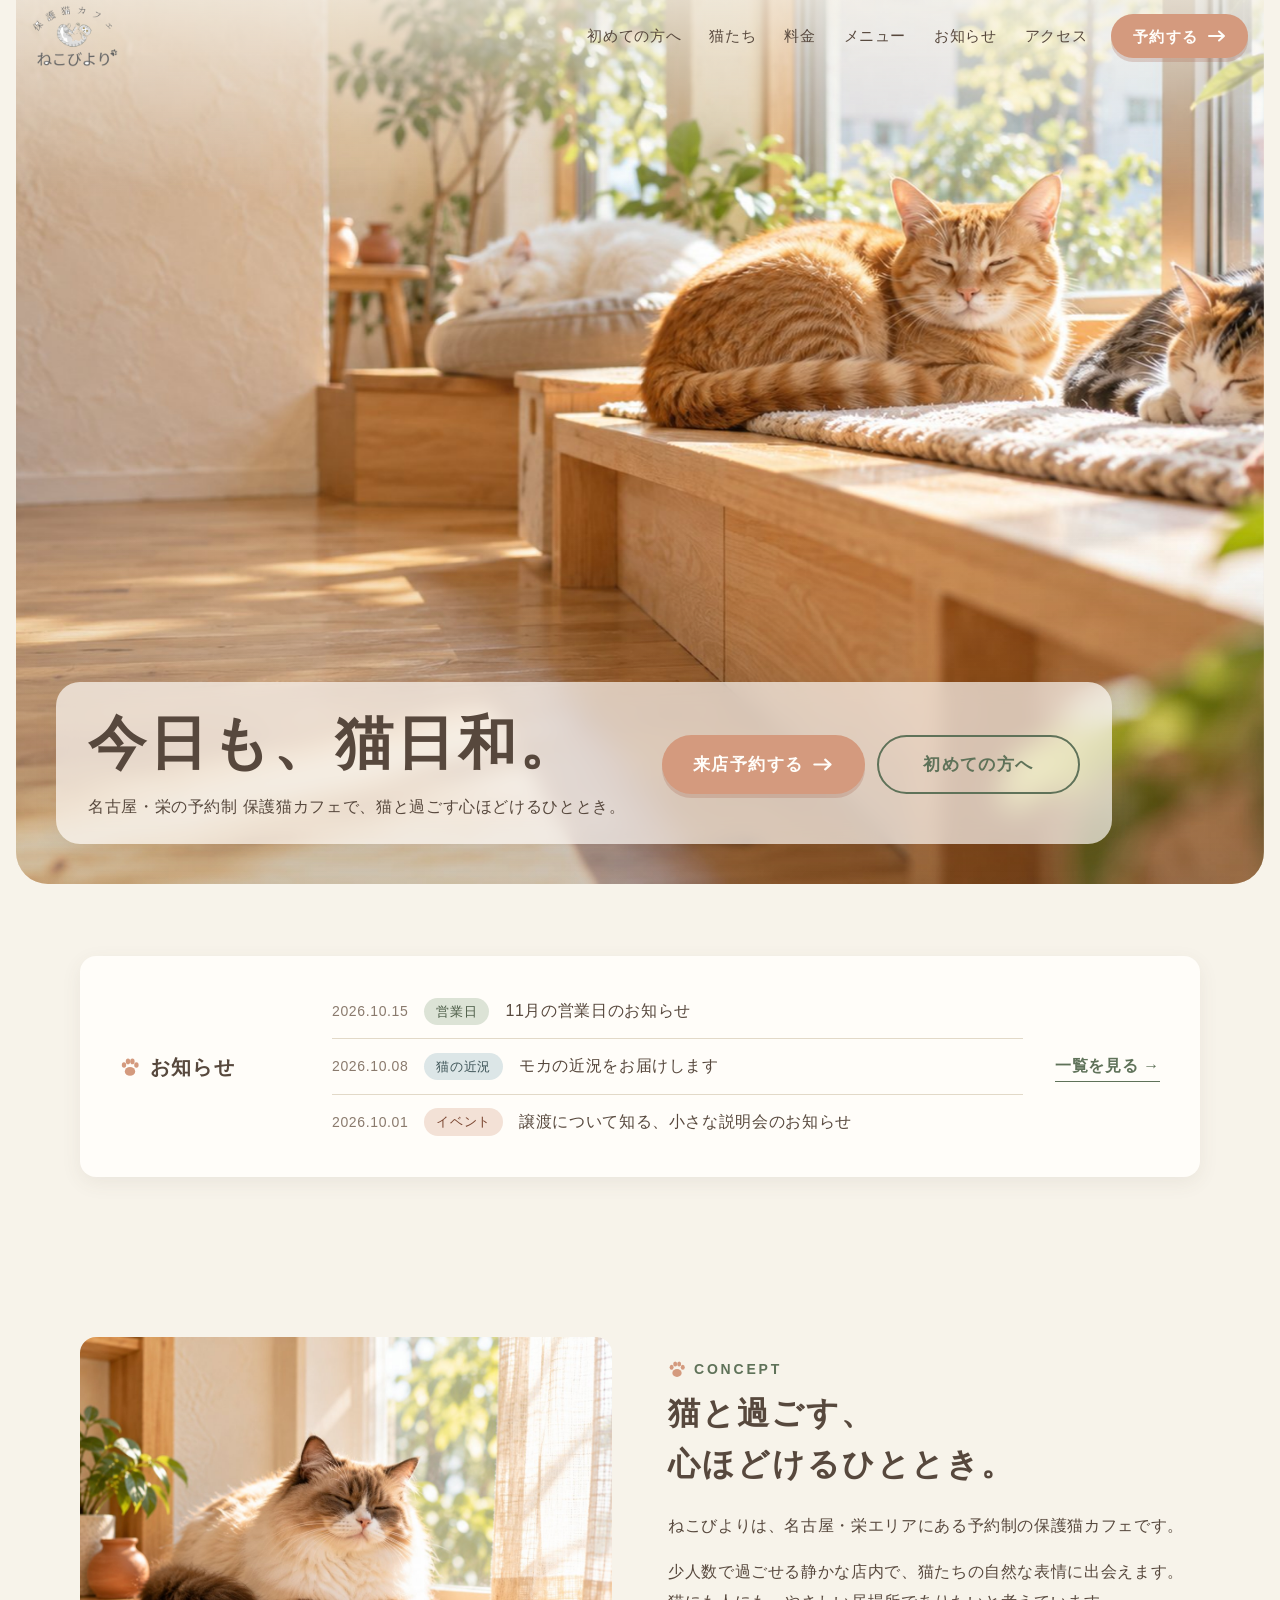
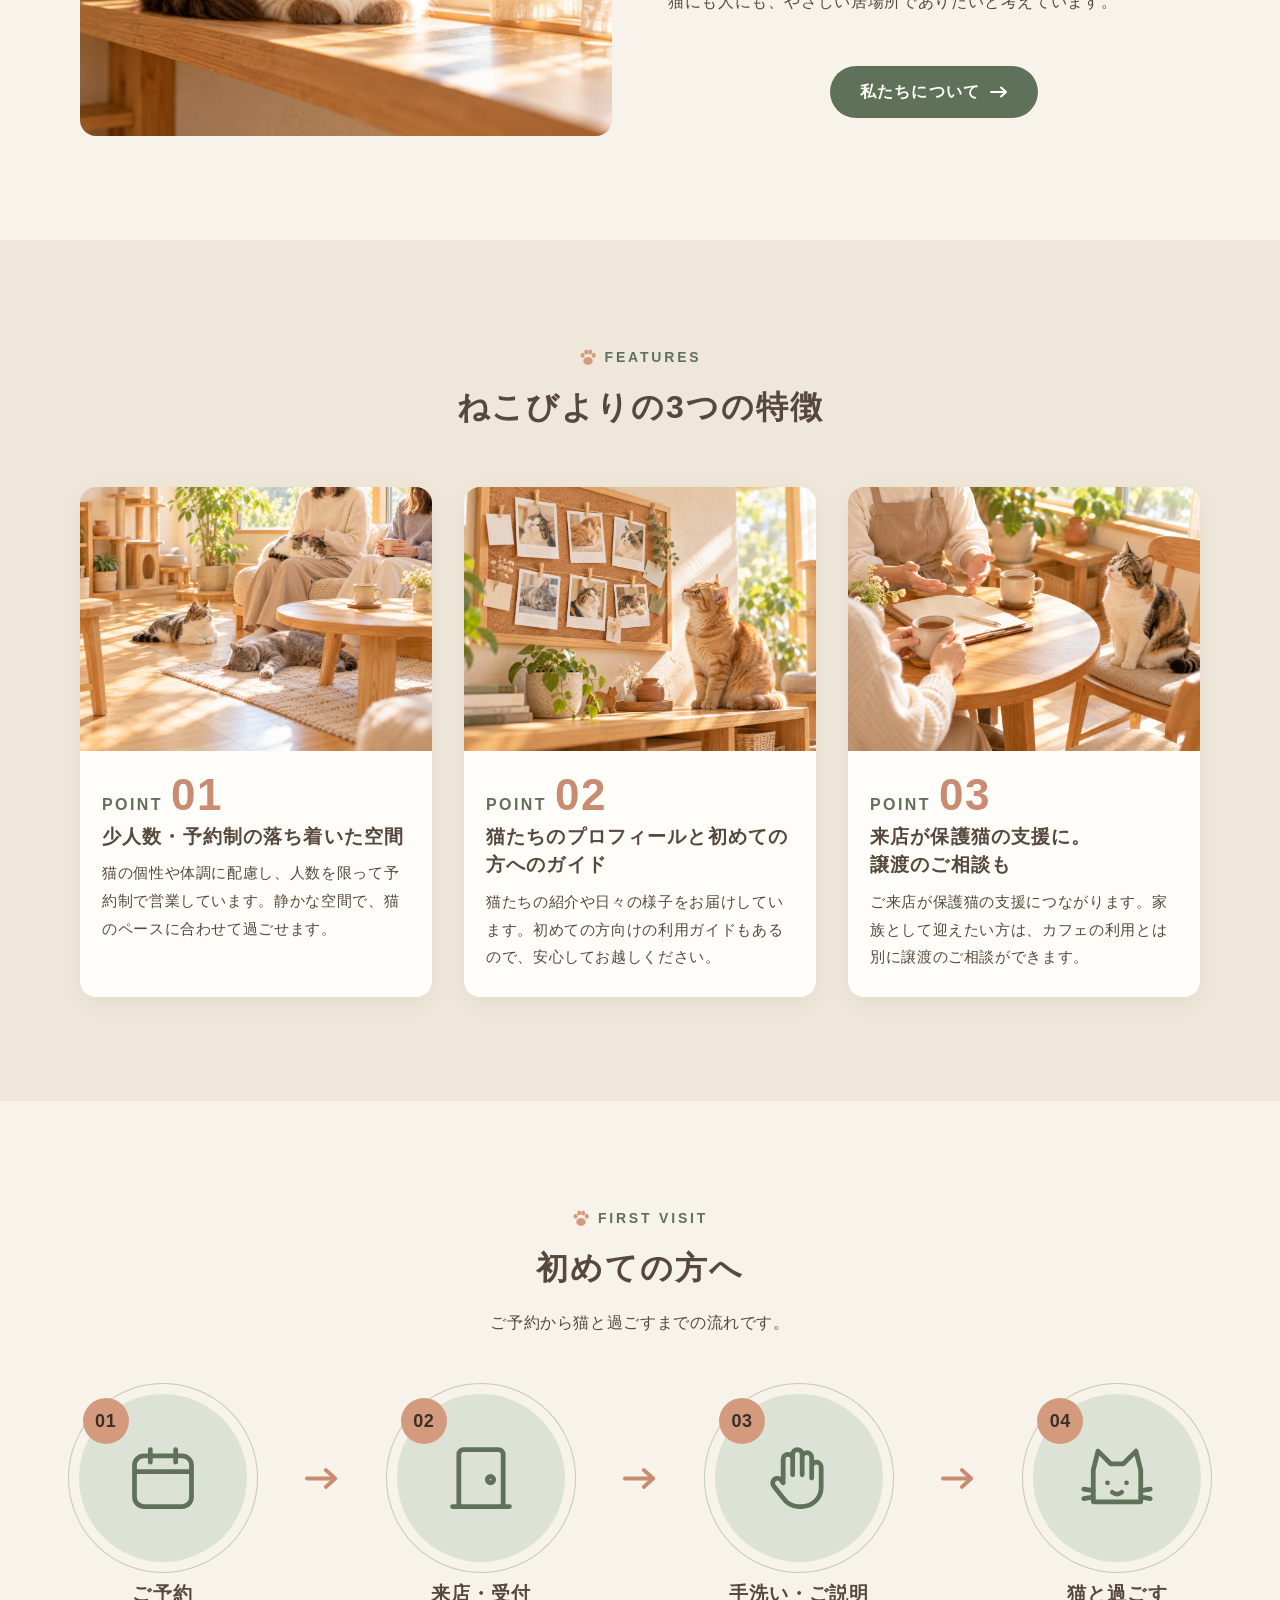
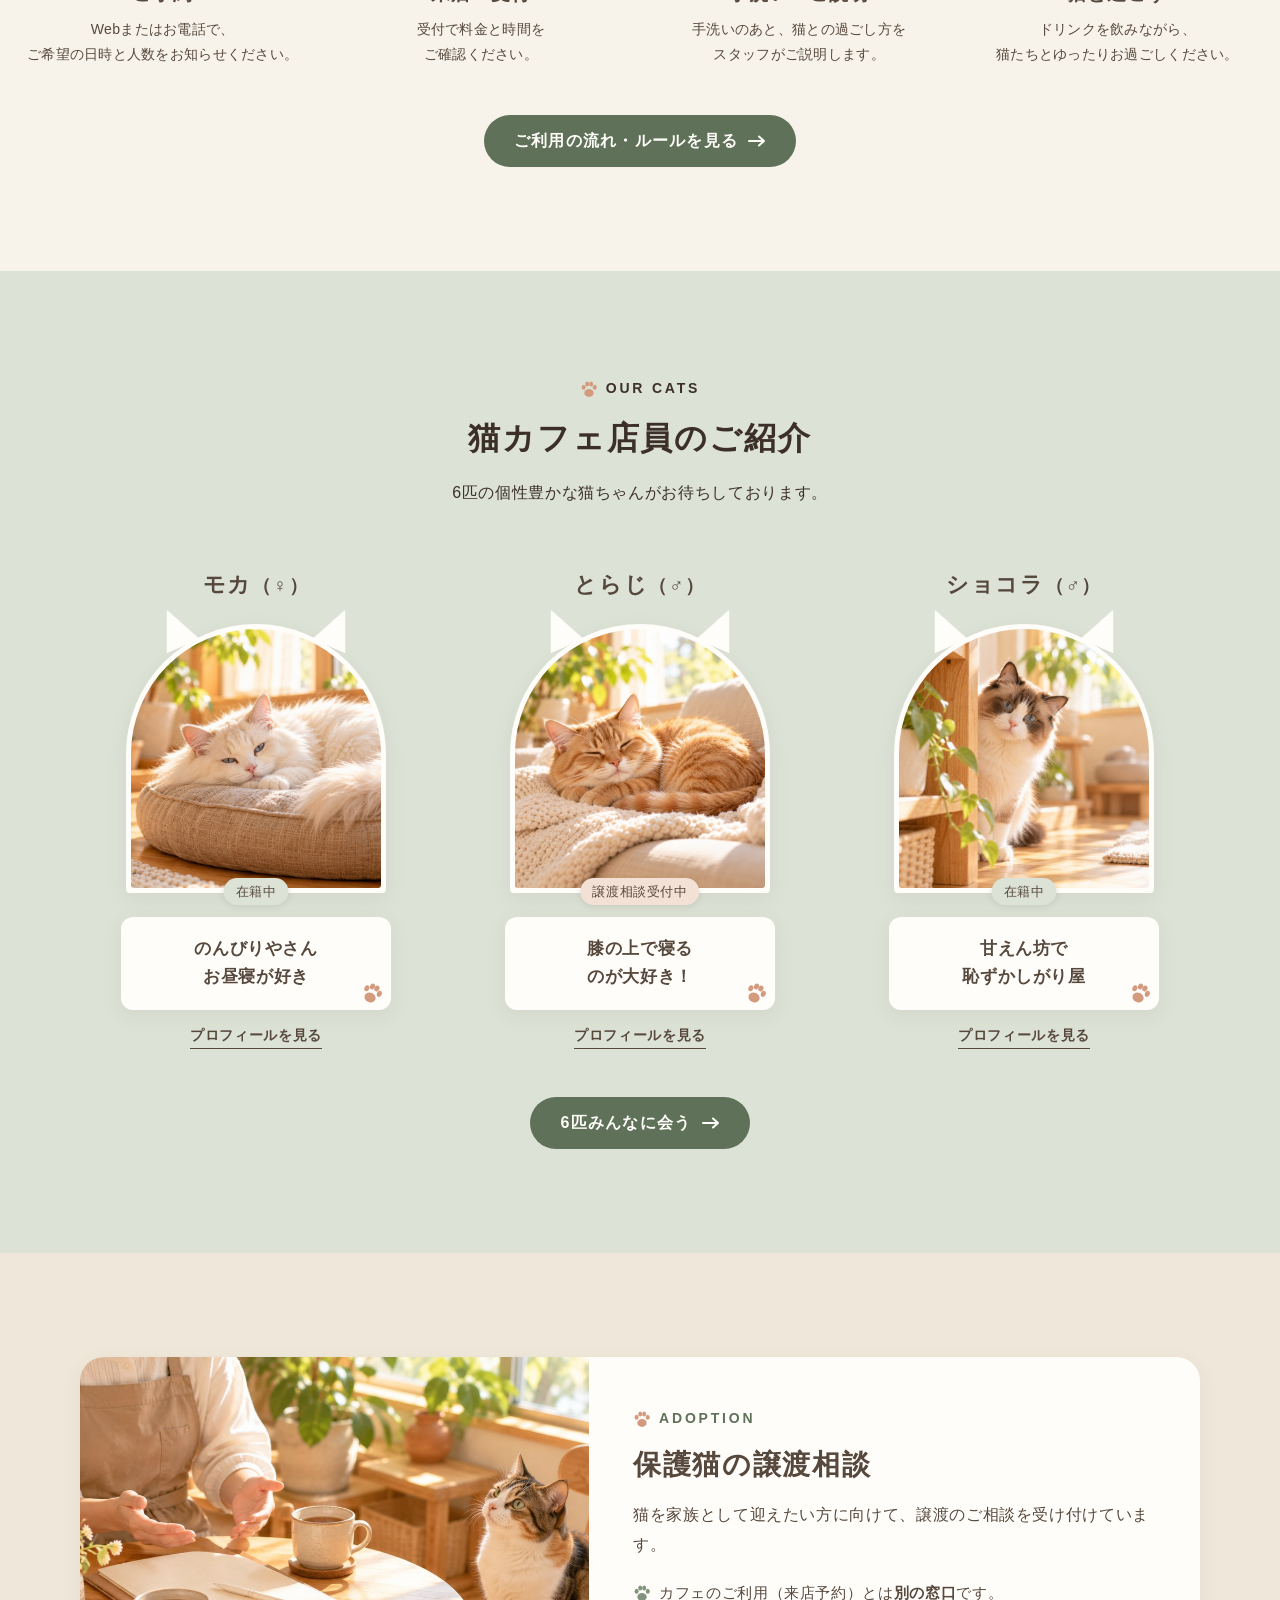
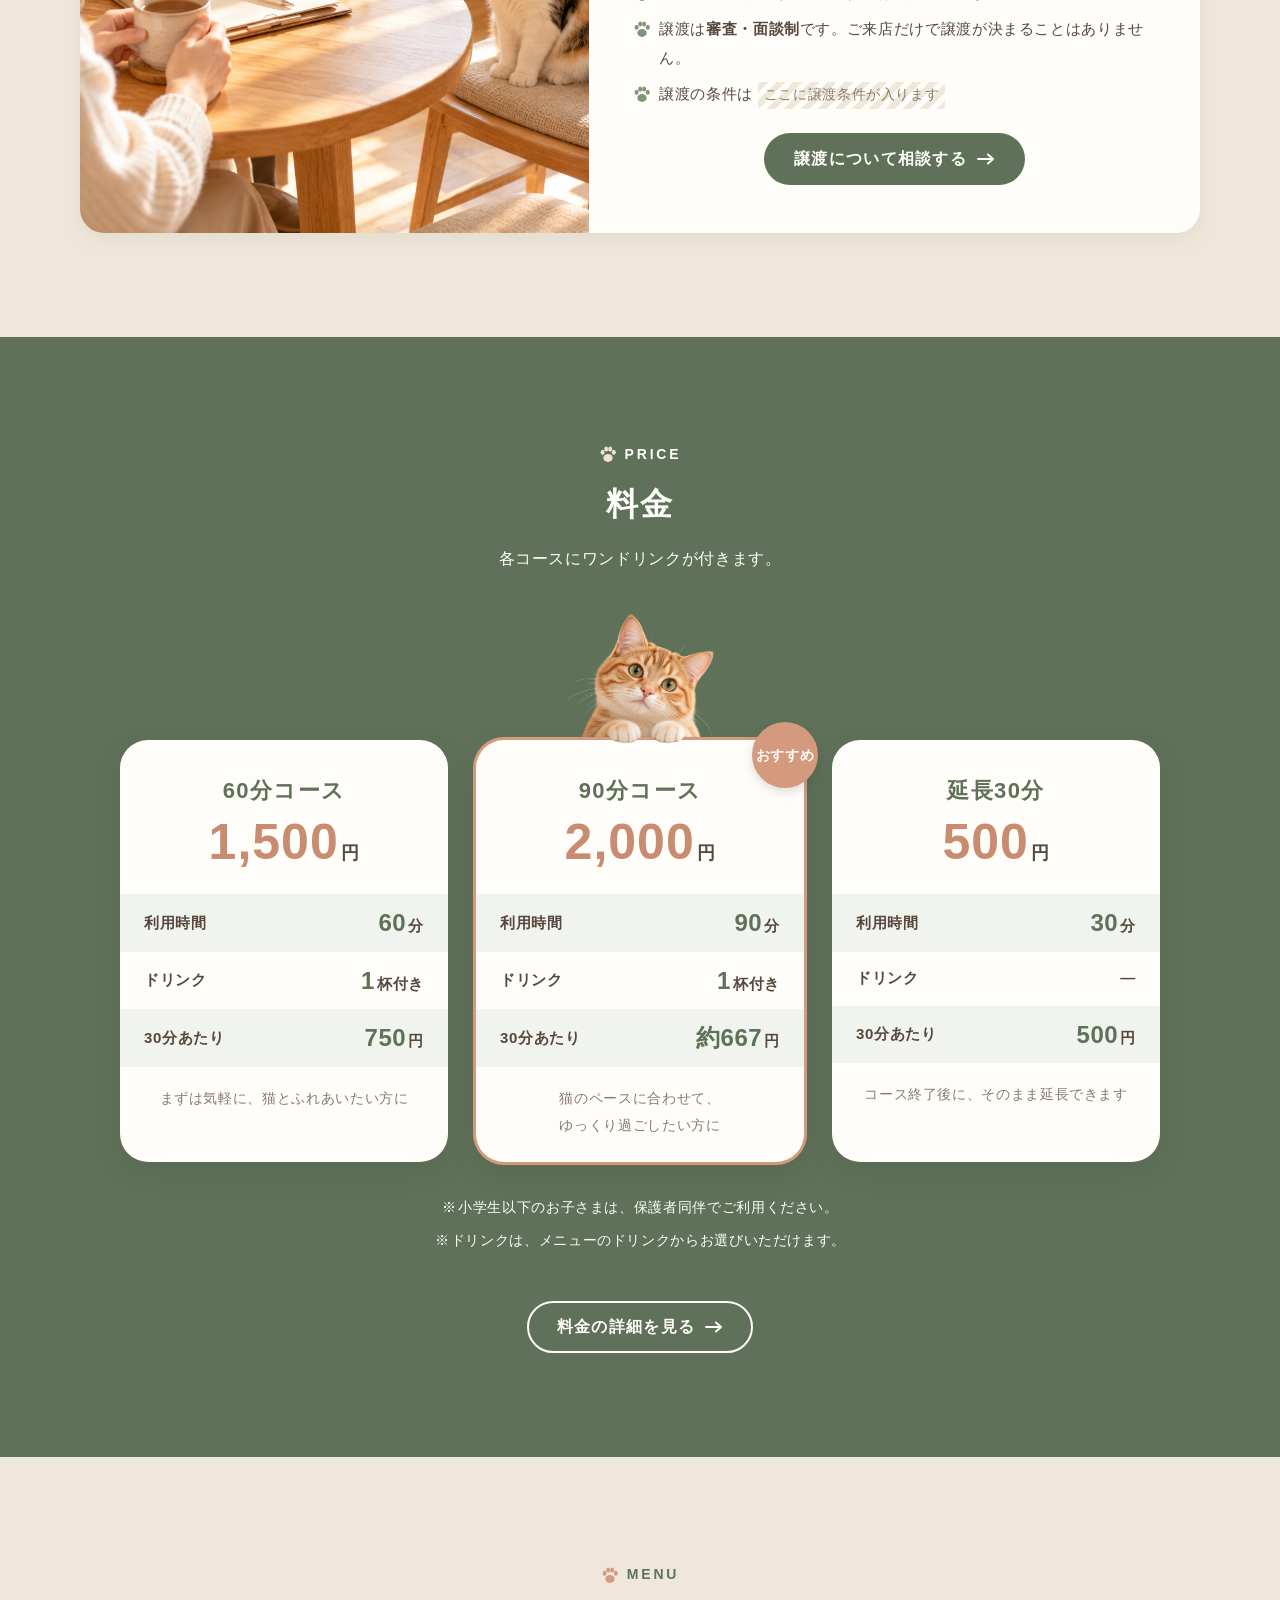
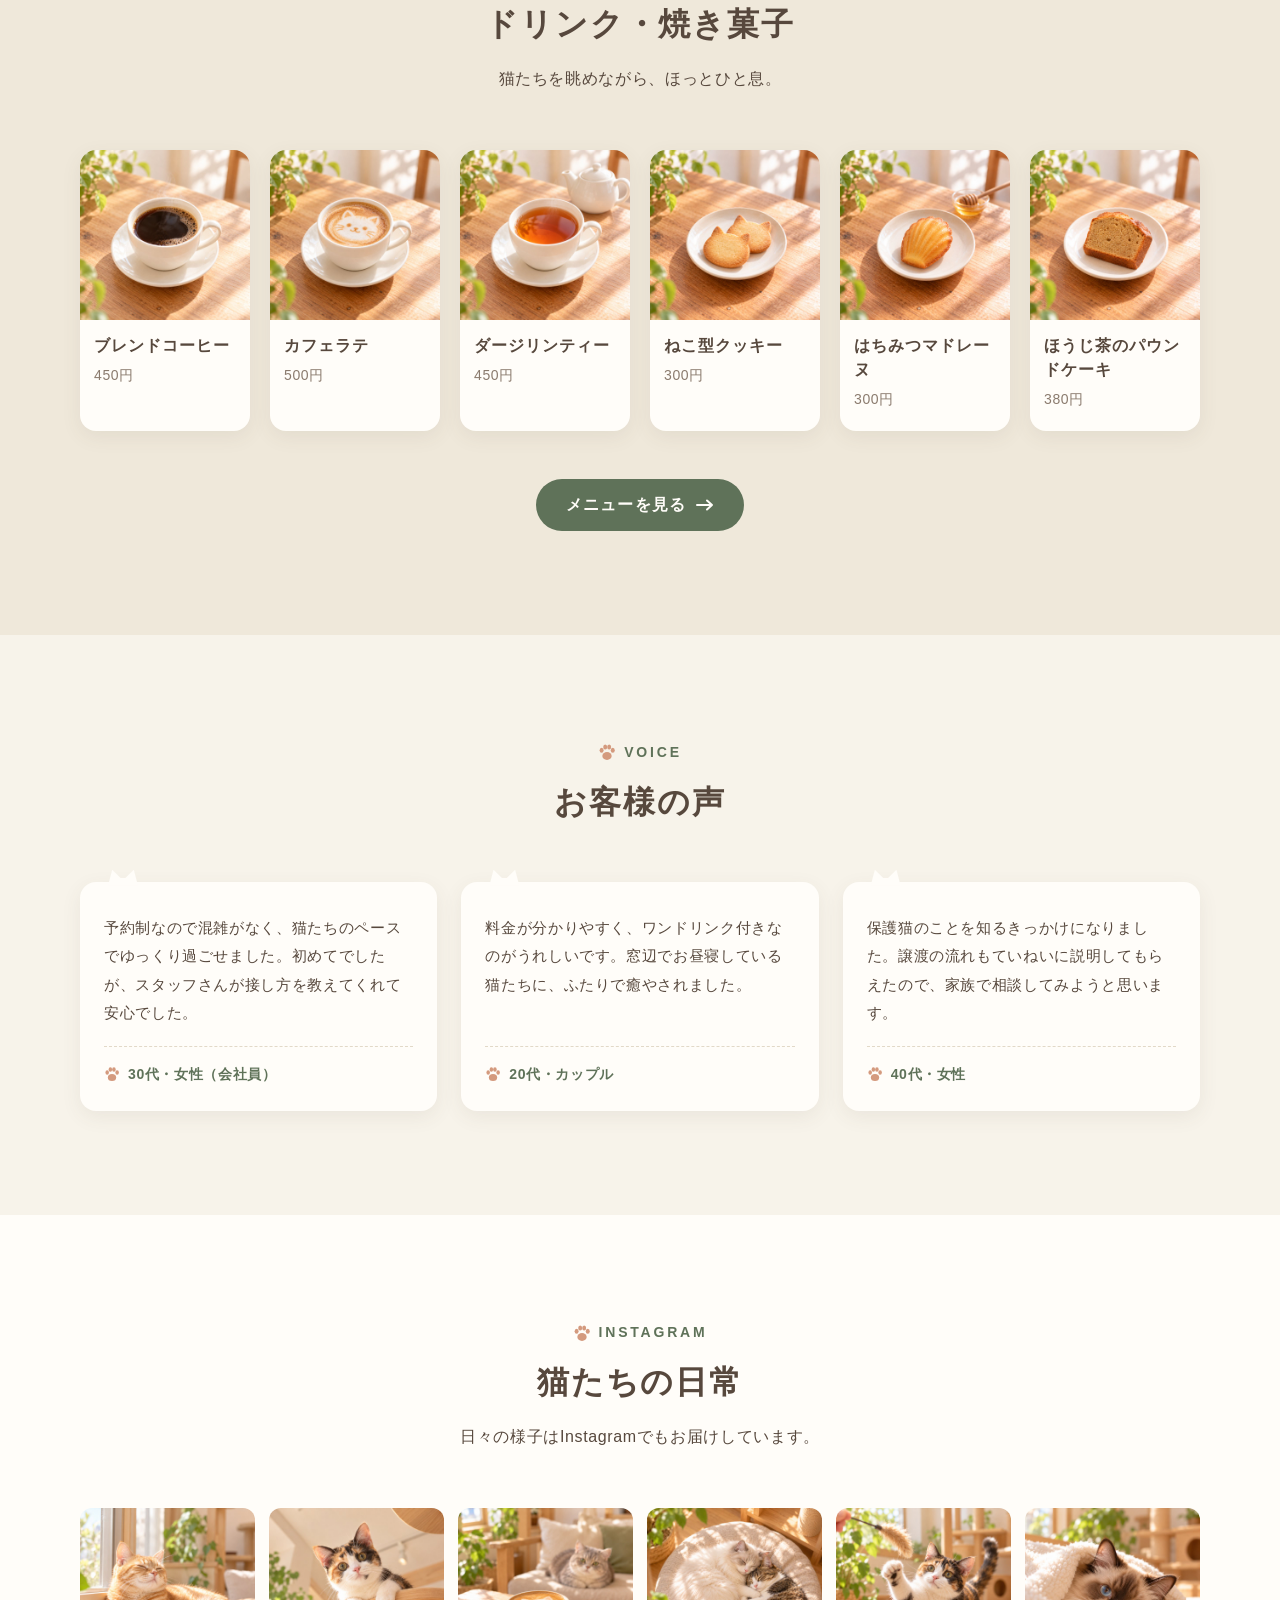
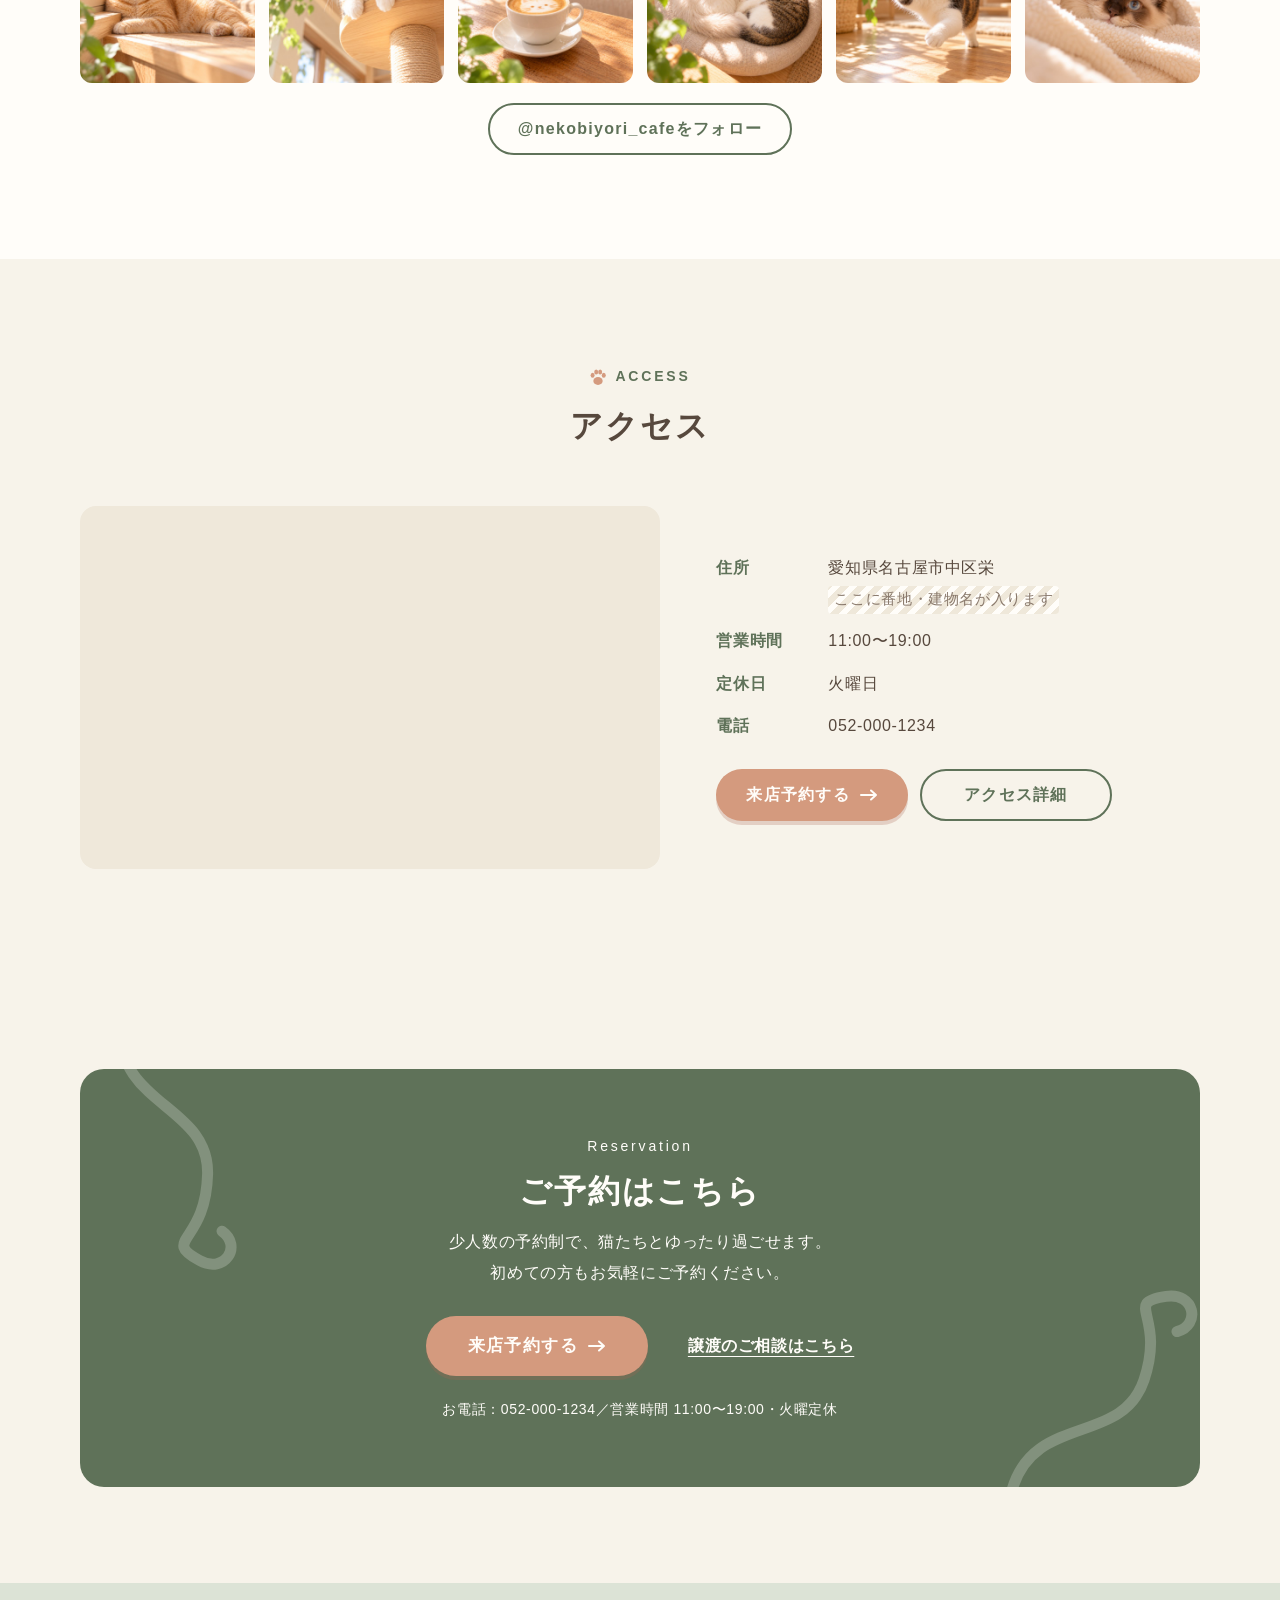
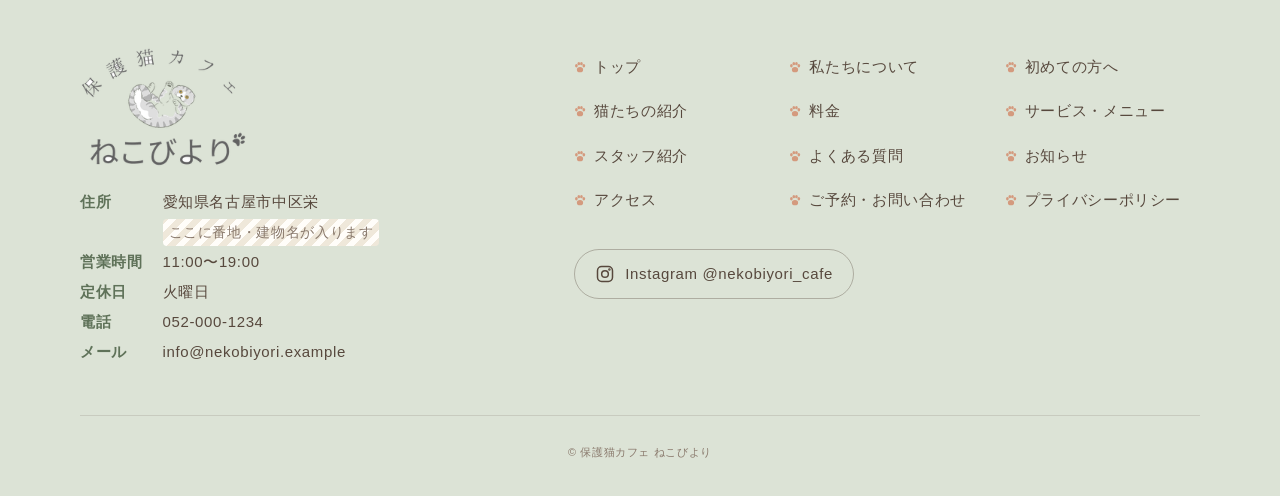
==== commit cfbd14e1: "CSS・JSの読み込みに更新番号を付け、古いキャッシュが残らないように" ====
--- a/index.html
+++ b/index.html
@@ -12,7 +12,7 @@
 <link rel="preconnect" href="https://fonts.googleapis.com">
 <link rel="preconnect" href="https://fonts.gstatic.com" crossorigin>
 <link href="https://fonts.googleapis.com/css2?family=Noto+Sans+JP:wght@400;500;700&family=Zen+Maru+Gothic:wght@500;700&display=swap" rel="stylesheet">
-<link rel="stylesheet" href="css/style.css">
+<link rel="stylesheet" href="css/style.css?v=202610182017">
 </head>
 <body class="page-index">
 <svg xmlns="http://www.w3.org/2000/svg" style="display:none" aria-hidden="true">
@@ -637,6 +637,6 @@
   <a class="btn btn--reserve" href="reserve.html">来店予約する<span class="btn__arrow" aria-hidden="true"></span></a>
 </div>
 
-<script src="js/main.js"></script>
+<script src="js/main.js?v=202610182017"></script>
 </body>
 </html>
--- a/css/style.css
+++ b/css/style.css
@@ -0,0 +1,3396 @@
+@charset "UTF-8";
+/* このファイルは scss/style.scss のコンパイル結果です。編集は scss/ で行ってください */
+*, *::before, *::after {
+  box-sizing: border-box;
+}
+html {
+  scroll-behavior: smooth;
+  scroll-padding-top: calc(60px + 16px);
+  -webkit-text-size-adjust: 100%;
+}
+@media (min-width: 768px) {
+html {
+  scroll-padding-top: calc(72px + 16px);
+}
+}
+@media (prefers-reduced-motion: reduce) {
+html {
+  scroll-behavior: auto;
+}
+}
+body {
+  margin: 0;
+  font-family: "Noto Sans JP", "Hiragino Kaku Gothic ProN", "Hiragino Sans", Meiryo, sans-serif;
+  font-size: 16px;
+  line-height: 1.9;
+  letter-spacing: 0.04em;
+  color: #57483D;
+  background: #F7F3EA;
+  padding-bottom: calc(70px + env(safe-area-inset-bottom));
+}
+@media (min-width: 768px) {
+body {
+  padding-bottom: 0;
+}
+}
+body.is-locked {
+  overflow: hidden;
+}
+h1, h2, h3, h4, p, ul, ol, dl, dd, figure {
+  margin: 0;
+}
+h1, h2, h3, h4 {
+  font-family: "Zen Maru Gothic", "Noto Sans JP", "Hiragino Maru Gothic ProN", sans-serif;
+  font-weight: 700;
+  line-height: 1.5;
+  letter-spacing: 0.06em;
+}
+ul, ol {
+  padding: 0;
+  list-style: none;
+}
+img {
+  max-width: 100%;
+  height: auto;
+  vertical-align: bottom;
+}
+a {
+  color: inherit;
+  text-decoration: none;
+  transition: color 0.3s cubic-bezier(0.25, 0.8, 0.35, 1), opacity 0.3s cubic-bezier(0.25, 0.8, 0.35, 1);
+}
+button, input, select, textarea {
+  font: inherit;
+  color: inherit;
+  letter-spacing: inherit;
+}
+button {
+  cursor: pointer;
+}
+:focus-visible {
+  outline: 3px solid #D49A7E;
+  outline-offset: 3px;
+}
+.sr-only {
+  position: absolute;
+  width: 1px;
+  height: 1px;
+  overflow: hidden;
+  clip: rect(0 0 0 0);
+  white-space: nowrap;
+}
+.br-pc {
+  display: none;
+}
+@media (min-width: 1024px) {
+.br-pc {
+  display: inline;
+}
+}
+.br-sp {
+  display: inline;
+}
+@media (min-width: 768px) {
+.br-sp {
+  display: none;
+}
+}
+[hidden] {
+  display: none !important;
+}
+.container {
+  width: 100%;
+  max-width: calc(1120px + 40px);
+  margin: 0 auto;
+  padding: 0 20px;
+}
+.container--narrow {
+  max-width: calc(860px + 40px);
+}
+.section {
+  padding: 72px 0;
+}
+@media (min-width: 768px) {
+.section {
+  padding: 104px 0;
+}
+}
+.section--tint {
+  background: #EFE8DA;
+}
+.section--white {
+  background: #FFFDF9;
+}
+.section--tight {
+  padding-top: 40px;
+}
+@media (min-width: 768px) {
+.section--tight {
+  padding-top: 56px;
+}
+}
+.main {
+  display: block;
+  overflow: hidden;
+}
+.js-fade {
+  opacity: 0;
+  transform: translateY(20px);
+  transition: opacity 0.9s cubic-bezier(0.25, 0.8, 0.35, 1), transform 0.9s cubic-bezier(0.25, 0.8, 0.35, 1);
+}
+.js-fade.is-visible {
+  opacity: 1;
+  transform: none;
+}
+.no-js .js-fade {
+  opacity: 1;
+  transform: none;
+}
+@media (prefers-reduced-motion: reduce) {
+*, *::before, *::after {
+  animation-duration: 0.01ms !important;
+  animation-iteration-count: 1 !important;
+  transition-duration: 0.01ms !important;
+}
+}
+@media (prefers-reduced-motion: reduce) {
+.js-fade {
+  opacity: 1;
+  transform: none;
+}
+}
+.header {
+  position: fixed;
+  top: 0;
+  left: 0;
+  z-index: 100;
+  width: 100%;
+}
+.header::before {
+  content: "";
+  position: absolute;
+  inset: 0;
+  z-index: -1;
+  opacity: 0;
+  background: rgba(255, 253, 249, 0.94);
+  box-shadow: 0 2px 14px rgba(87, 72, 61, 0.08);
+  -webkit-backdrop-filter: blur(6px);
+  backdrop-filter: blur(6px);
+  transition: opacity 0.4s cubic-bezier(0.25, 0.8, 0.35, 1);
+  pointer-events: none;
+}
+.header.is-scrolled::before {
+  opacity: 1;
+}
+.header__inner {
+  display: flex;
+  align-items: center;
+  gap: 24px;
+  height: 60px;
+  max-width: 1280px;
+  margin: 0 auto;
+  padding: 0 16px 0 20px;
+}
+@media (min-width: 768px) {
+.header__inner {
+  height: 72px;
+  padding: 0 32px;
+}
+}
+.header__logo {
+  flex-shrink: 0;
+  margin-right: auto;
+}
+.header__logo img {
+  width: auto;
+  height: 50px;
+}
+@media (min-width: 768px) {
+.header__logo img {
+  height: 62px;
+}
+}
+.header__inner .header__reserve {
+  display: none;
+}
+@media (min-width: 1024px) {
+.header__inner .header__reserve {
+  display: inline-flex;
+}
+}
+.gnav {
+  display: none;
+}
+@media (min-width: 1024px) {
+.gnav {
+  display: block;
+}
+}
+.gnav__list {
+  display: flex;
+  gap: 28px;
+}
+.gnav__link {
+  position: relative;
+  display: block;
+  padding: 6px 0;
+  font-size: 15px;
+  font-weight: 500;
+}
+.gnav__link::after {
+  content: "";
+  position: absolute;
+  left: 50%;
+  bottom: 0;
+  width: 0;
+  height: 2px;
+  border-radius: 2px;
+  background: #81947B;
+  transform: translateX(-50%);
+  transition: width 0.3s cubic-bezier(0.25, 0.8, 0.35, 1);
+}
+@media (hover: hover) {
+.gnav__link:hover::after {
+  width: 100%;
+}
+}
+.gnav__link[aria-current="page"]::after {
+  width: 100%;
+}
+.hamburger {
+  position: relative;
+  z-index: 120;
+  width: 48px;
+  height: 48px;
+  padding: 0;
+  border: none;
+  border-radius: 50%;
+  background: #5F7259;
+}
+@media (min-width: 1024px) {
+.hamburger {
+  display: none;
+}
+}
+.hamburger span {
+  position: absolute;
+  left: 14px;
+  width: 20px;
+  height: 2px;
+  border-radius: 2px;
+  background: #FFFDF9;
+  transition: transform 0.35s cubic-bezier(0.25, 0.8, 0.35, 1), opacity 0.35s cubic-bezier(0.25, 0.8, 0.35, 1);
+}
+.hamburger span:nth-child(1) {
+  top: 17px;
+}
+.hamburger span:nth-child(2) {
+  top: 23px;
+}
+.hamburger span:nth-child(3) {
+  top: 29px;
+}
+.hamburger[aria-expanded="true"] span:nth-child(1) {
+  transform: translateY(6px) rotate(45deg);
+}
+.hamburger[aria-expanded="true"] span:nth-child(2) {
+  opacity: 0;
+}
+.hamburger[aria-expanded="true"] span:nth-child(3) {
+  transform: translateY(-6px) rotate(-45deg);
+}
+.drawer {
+  position: fixed;
+  inset: 0;
+  z-index: 110;
+  overflow-y: auto;
+  padding: calc(60px + 24px) 24px 120px;
+  background: #F7F3EA;
+  opacity: 0;
+  visibility: hidden;
+  transition: opacity 0.4s cubic-bezier(0.25, 0.8, 0.35, 1), visibility 0.4s cubic-bezier(0.25, 0.8, 0.35, 1);
+}
+@media (min-width: 768px) {
+.drawer {
+  padding-top: calc(72px + 32px);
+}
+}
+@media (min-width: 1024px) {
+.drawer {
+  display: none;
+}
+}
+.drawer.is-open {
+  opacity: 1;
+  visibility: visible;
+}
+.drawer__list {
+  display: grid;
+  max-width: 480px;
+  margin: 0 auto 32px;
+}
+.drawer__link {
+  display: flex;
+  align-items: center;
+  gap: 8px;
+  padding: 13px 4px;
+  border-bottom: 1px dashed #E2D9C8;
+  font-family: "Zen Maru Gothic", "Noto Sans JP", "Hiragino Maru Gothic ProN", sans-serif;
+  font-weight: 700;
+  white-space: nowrap;
+}
+.drawer__link svg {
+  flex-shrink: 0;
+  width: 14px;
+  height: 14px;
+  fill: #81947B;
+}
+.drawer__cta {
+  display: grid;
+  grid-template-columns: fit-content(100%);
+  justify-content: center;
+  gap: 12px;
+}
+.drawer__info {
+  max-width: 560px;
+  margin: 28px auto 0;
+  font-size: 14px;
+  color: #8A7A6D;
+  text-align: center;
+}
+.sp-cta {
+  position: fixed;
+  left: 0;
+  bottom: 0;
+  z-index: 90;
+  display: flex;
+  align-items: center;
+  justify-content: center;
+  gap: 14px;
+  width: 100%;
+  padding: 10px 12px calc(10px + env(safe-area-inset-bottom));
+  background: #FFFDF9;
+  box-shadow: 0 -4px 16px rgba(59, 47, 39, 0.1);
+}
+@media (min-width: 768px) {
+.sp-cta {
+  display: none;
+}
+}
+.sp-cta__tel {
+  display: flex;
+  flex-shrink: 0;
+  align-items: center;
+  gap: 8px;
+  color: #3B2F27;
+  text-decoration: none;
+}
+.sp-cta__tel-icon {
+  display: grid;
+  flex-shrink: 0;
+  place-items: center;
+  width: 44px;
+  height: 44px;
+  border-radius: 50%;
+  background: #5F7259;
+}
+.sp-cta__tel-icon svg {
+  width: 22px;
+  height: 22px;
+  fill: #FFFDF9;
+}
+.sp-cta__tel-text {
+  display: flex;
+  flex-direction: column;
+  line-height: 1.25;
+}
+.sp-cta__tel-num {
+  font-family: "Zen Maru Gothic", "Noto Sans JP", "Hiragino Maru Gothic ProN", sans-serif;
+  font-size: 20px;
+  font-weight: 700;
+  letter-spacing: 0.02em;
+  white-space: nowrap;
+}
+.sp-cta__tel-time {
+  font-size: 11px;
+  color: #8A7A6D;
+  white-space: nowrap;
+}
+.sp-cta .btn {
+  flex-shrink: 0;
+  gap: 6px;
+  min-height: 48px;
+  padding: 0 18px;
+  font-size: 15px;
+  white-space: nowrap;
+}
+@media (max-width: 374px) {
+.sp-cta {
+  gap: 8px;
+  padding-left: 10px;
+  padding-right: 10px;
+}
+}
+@media (max-width: 374px) {
+.sp-cta__tel {
+  gap: 6px;
+}
+}
+@media (max-width: 374px) {
+.sp-cta__tel-icon {
+  width: 38px;
+  height: 38px;
+}
+}
+@media (max-width: 374px) {
+.sp-cta__tel-icon svg {
+  width: 18px;
+  height: 18px;
+}
+}
+@media (max-width: 374px) {
+.sp-cta__tel-num {
+  font-size: 17px;
+  letter-spacing: 0;
+}
+}
+@media (max-width: 374px) {
+.sp-cta__tel-time {
+  font-size: 10px;
+}
+}
+@media (max-width: 374px) {
+.sp-cta .btn {
+  gap: 4px;
+  padding: 0 12px;
+  font-size: 14px;
+  letter-spacing: 0.02em;
+}
+}
+.cta {
+  padding: 72px 0;
+}
+@media (min-width: 768px) {
+.cta {
+  padding: 96px 0;
+}
+}
+.cta__box {
+  position: relative;
+  overflow: hidden;
+  padding: 48px 24px;
+  border-radius: 24px;
+  background: #5F7259;
+  color: #FFFDF9;
+  text-align: center;
+}
+@media (min-width: 768px) {
+.cta__box {
+  padding: 64px 48px;
+}
+}
+.cta__deco {
+  position: absolute;
+  right: -10px;
+  bottom: -14px;
+  width: 160px;
+  height: 160px;
+  fill: none;
+  stroke: rgba(255, 253, 249, 0.22);
+  stroke-width: 10;
+  stroke-linecap: round;
+}
+@media (min-width: 768px) {
+.cta__deco {
+  width: 220px;
+  height: 220px;
+}
+}
+.cta__deco--left {
+  left: -20px;
+  right: auto;
+  top: -30px;
+  bottom: auto;
+  transform: scaleX(-1) rotate(160deg);
+}
+.cta__en {
+  font-family: "Zen Maru Gothic", "Noto Sans JP", "Hiragino Maru Gothic ProN", sans-serif;
+  font-size: 14px;
+  letter-spacing: 0.2em;
+}
+.cta__title {
+  margin: 8px 0 12px;
+  font-size: 26px;
+}
+@media (min-width: 768px) {
+.cta__title {
+  font-size: 32px;
+}
+}
+.cta__text {
+  margin-bottom: 28px;
+  font-size: 16px;
+}
+.cta__buttons {
+  position: relative;
+  display: flex;
+  flex-direction: column;
+  align-items: center;
+  gap: 24px;
+}
+@media (min-width: 768px) {
+.cta__buttons {
+  flex-direction: row;
+  justify-content: center;
+  gap: 40px;
+}
+}
+.cta__sub {
+  color: #FFFDF9;
+  font-weight: 700;
+  text-decoration: underline;
+  text-underline-offset: 5px;
+}
+@media (hover: hover) {
+.cta__sub:hover {
+  opacity: 0.8;
+}
+}
+.cta__tel {
+  margin-top: 20px;
+  font-size: 14px;
+}
+.footer {
+  padding: 64px 0 32px;
+  background: #DCE3D6;
+  color: #57483D;
+}
+.footer__grid {
+  display: grid;
+  gap: 40px;
+}
+@media (min-width: 1024px) {
+.footer__grid {
+  grid-template-columns: 1.1fr 1.6fr;
+  gap: 64px;
+}
+}
+.footer__logo {
+  display: inline-block;
+  margin-bottom: 20px;
+}
+@media (max-width: 767px) {
+.footer__logo {
+  display: block;
+  width: -webkit-fit-content;
+  width: fit-content;
+  margin-left: auto;
+  margin-right: auto;
+}
+}
+.footer__logo img {
+  width: auto;
+  height: 120px;
+}
+.footer__info {
+  font-size: 15px;
+  line-height: 2;
+}
+.footer__info dt {
+  float: left;
+  clear: left;
+  width: 5.5em;
+  font-weight: 700;
+  color: #5F7259;
+}
+.footer__info dd {
+  margin-left: 5.5em;
+}
+.footer__nav {
+  display: grid;
+  grid-template-columns: repeat(2, 1fr);
+  gap: 4px 12px;
+}
+@media (min-width: 768px) {
+.footer__nav {
+  gap: 4px 20px;
+}
+}
+@media (min-width: 768px) {
+.footer__nav {
+  grid-template-columns: repeat(3, 1fr);
+}
+}
+.footer__nav a {
+  display: inline-flex;
+  align-items: center;
+  gap: 8px;
+  padding: 6px 0;
+  font-size: 15px;
+  white-space: nowrap;
+}
+@media (max-width: 767px) {
+.footer__nav a {
+  gap: 6px;
+  font-size: 13px;
+  letter-spacing: 0.02em;
+}
+}
+.footer__nav a svg {
+  width: 12px;
+  height: 12px;
+  fill: #D49A7E;
+}
+@media (hover: hover) {
+.footer__nav a:hover {
+  opacity: 0.7;
+}
+}
+.footer__sns {
+  display: inline-flex;
+}
+@media (max-width: 767px) {
+.footer__sns {
+  display: flex;
+  width: -webkit-fit-content;
+  width: fit-content;
+  margin-left: auto;
+  margin-right: auto;
+}
+}
+.footer__sns {
+  align-items: center;
+  gap: 10px;
+  margin-top: 28px;
+  padding: 10px 20px;
+  border: 1px solid rgba(87, 72, 61, 0.35);
+  border-radius: 999px;
+  font-size: 15px;
+}
+.footer__sns svg {
+  width: 20px;
+  height: 20px;
+  fill: none;
+  stroke: currentColor;
+  stroke-width: 1.8;
+}
+@media (hover: hover) {
+.footer__sns:hover {
+  background: rgba(255, 253, 249, 0.6);
+}
+}
+.footer__copy {
+  margin-top: 48px;
+  padding-top: 24px;
+  border-top: 1px solid rgba(87, 72, 61, 0.15);
+  font-size: 13px;
+  text-align: center;
+  color: #8A7A6D;
+}
+.btn {
+  display: inline-flex;
+  align-items: center;
+  justify-content: center;
+  gap: 10px;
+  min-height: 52px;
+  padding: 12px 28px;
+  border: 2px solid transparent;
+  border-radius: 999px;
+  font-family: "Zen Maru Gothic", "Noto Sans JP", "Hiragino Maru Gothic ProN", sans-serif;
+  font-size: 16px;
+  font-weight: 700;
+  line-height: 1.4;
+  letter-spacing: 0.08em;
+  text-align: center;
+  transition: background-color 0.3s cubic-bezier(0.25, 0.8, 0.35, 1), color 0.3s cubic-bezier(0.25, 0.8, 0.35, 1), border-color 0.3s cubic-bezier(0.25, 0.8, 0.35, 1), box-shadow 0.3s cubic-bezier(0.25, 0.8, 0.35, 1);
+}
+.btn__arrow {
+  flex-shrink: 0;
+  display: block;
+  width: 18px;
+  height: 12px;
+  background: currentColor;
+  -webkit-mask: url("data:image/svg+xml,%3Csvg xmlns='http://www.w3.org/2000/svg' viewBox='0 0 18 12'%3E%3Cpath d='M1 6h15M11 1.5 16 6l-5 4.5' fill='none' stroke='%23000' stroke-width='2' stroke-linecap='round' stroke-linejoin='round'/%3E%3C/svg%3E") center / contain no-repeat;
+  mask: url("data:image/svg+xml,%3Csvg xmlns='http://www.w3.org/2000/svg' viewBox='0 0 18 12'%3E%3Cpath d='M1 6h15M11 1.5 16 6l-5 4.5' fill='none' stroke='%23000' stroke-width='2' stroke-linecap='round' stroke-linejoin='round'/%3E%3C/svg%3E") center / contain no-repeat;
+  transition: transform 0.3s cubic-bezier(0.25, 0.8, 0.35, 1);
+}
+@media (hover: hover) {
+.btn:hover .btn__arrow {
+  transform: translateX(5px);
+}
+}
+.btn--reserve {
+  background: #D49A7E;
+  color: #FFFDF9;
+  box-shadow: 0 4px 0 rgba(169, 101, 79, 0.25);
+}
+@media (hover: hover) {
+.btn--reserve:hover {
+  background: #C98C70;
+}
+}
+.btn--main {
+  background: #5F7259;
+  color: #FFFDF9;
+}
+@media (hover: hover) {
+.btn--main:hover {
+  background: #52634D;
+}
+}
+.btn--outline {
+  border-color: #5F7259;
+  background: transparent;
+  color: #5F7259;
+}
+@media (hover: hover) {
+.btn--outline:hover {
+  background: #5F7259;
+  color: #FFFDF9;
+}
+}
+.btn--light {
+  border-color: #FFFDF9;
+  color: #FFFDF9;
+}
+@media (hover: hover) {
+.btn--light:hover {
+  background: #FFFDF9;
+  color: #5F7259;
+}
+}
+.btn--lg {
+  min-height: 60px;
+  padding: 14px 40px;
+  font-size: 17px;
+}
+.btn--sm {
+  min-height: 44px;
+  padding: 8px 20px;
+  font-size: 15px;
+}
+.btn--block {
+  width: 100%;
+}
+.btn-wrap {
+  margin-top: 40px;
+  text-align: center;
+}
+@media (min-width: 768px) {
+.btn-wrap {
+  margin-top: 48px;
+}
+}
+@media (min-width: 768px) {
+.btn-wrap--left {
+  text-align: left;
+}
+}
+.text-link {
+  display: inline-flex;
+  align-items: center;
+  gap: 8px;
+  color: #5F7259;
+  font-weight: 700;
+  border-bottom: 1px solid currentColor;
+}
+@media (hover: hover) {
+.text-link:hover {
+  opacity: 0.75;
+}
+}
+.sec-title {
+  margin-bottom: 40px;
+  text-align: center;
+}
+@media (min-width: 768px) {
+.sec-title {
+  margin-bottom: 56px;
+}
+}
+.sec-title__en {
+  display: inline-flex;
+  align-items: center;
+  gap: 8px;
+  font-family: "Zen Maru Gothic", "Noto Sans JP", "Hiragino Maru Gothic ProN", sans-serif;
+  font-size: 14px;
+  font-weight: 700;
+  letter-spacing: 0.2em;
+  color: #5F7259;
+  text-transform: uppercase;
+}
+.sec-title__en svg {
+  width: 18px;
+  height: 18px;
+  fill: #D49A7E;
+}
+.sec-title__ja {
+  position: relative;
+  display: block;
+  margin-top: 6px;
+  font-size: 26px;
+}
+@media (min-width: 768px) {
+.sec-title__ja {
+  font-size: 32px;
+}
+}
+.sec-title__lead {
+  max-width: 640px;
+  margin: 16px auto 0;
+  font-size: 16px;
+}
+.sec-title--left {
+  text-align: left;
+}
+.sec-title--left .sec-title__lead {
+  margin-left: 0;
+}
+.sub-title {
+  display: flex;
+  align-items: center;
+  gap: 10px;
+  margin-bottom: 20px;
+  font-size: 21px;
+}
+@media (min-width: 768px) {
+.sub-title {
+  font-size: 23px;
+}
+}
+.sub-title::before {
+  content: "";
+  flex-shrink: 0;
+  width: 22px;
+  height: 16px;
+  background: #81947B;
+  clip-path: polygon(0 100%, 12% 0, 42% 46%, 58% 46%, 88% 0, 100% 100%);
+}
+.divider {
+  display: block;
+  width: 140px;
+  height: 24px;
+  margin: 0 auto;
+  fill: none;
+  stroke: #81947B;
+  stroke-width: 2.5;
+  stroke-linecap: round;
+}
+.page-header {
+  padding: calc(60px + 32px) 0 40px;
+}
+@media (min-width: 768px) {
+.page-header {
+  padding: calc(72px + 48px) 0 56px;
+}
+}
+.page-header__inner {
+  display: grid;
+  gap: 28px;
+  align-items: center;
+}
+@media (min-width: 768px) {
+.page-header__inner {
+  grid-template-columns: 1fr 1.25fr;
+  gap: 48px;
+}
+}
+.page-header__en {
+  display: inline-flex;
+  align-items: center;
+  gap: 8px;
+  font-family: "Zen Maru Gothic", "Noto Sans JP", "Hiragino Maru Gothic ProN", sans-serif;
+  font-size: 14px;
+  font-weight: 700;
+  letter-spacing: 0.2em;
+  color: #5F7259;
+}
+.page-header__en svg {
+  width: 18px;
+  height: 18px;
+  fill: #D49A7E;
+}
+.page-header__title {
+  margin-top: 6px;
+  font-size: 30px;
+}
+@media (min-width: 768px) {
+.page-header__title {
+  font-size: 38px;
+}
+}
+.page-header__lead {
+  margin-top: 14px;
+  font-size: 16px;
+}
+.page-header__photo {
+  aspect-ratio: 2 / 1;
+}
+.page-header__photo img {
+  display: block;
+  width: 100%;
+  height: 100%;
+  object-fit: cover;
+  border-radius: 16px;
+  background: #EFE8DA;
+}
+.breadcrumb {
+  display: flex;
+  flex-wrap: wrap;
+  gap: 4px 10px;
+  margin-top: 20px;
+  font-size: 13px;
+  color: #8A7A6D;
+}
+.breadcrumb li + li::before {
+  content: "/";
+  margin-right: 10px;
+  color: #E2D9C8;
+}
+.breadcrumb a {
+  text-decoration: underline;
+  text-underline-offset: 3px;
+}
+.card {
+  display: block;
+  overflow: hidden;
+  border-radius: 16px;
+  background: #FFFDF9;
+  box-shadow: 0 6px 20px rgba(87, 72, 61, 0.08);
+  transition: transform 0.4s cubic-bezier(0.25, 0.8, 0.35, 1), box-shadow 0.4s cubic-bezier(0.25, 0.8, 0.35, 1);
+}
+.card__photo {
+  overflow: hidden;
+  aspect-ratio: 4 / 3;
+}
+.card__photo img {
+  display: block;
+  width: 100%;
+  height: 100%;
+  object-fit: cover;
+  background: #EFE8DA;
+  transition: transform 0.6s cubic-bezier(0.25, 0.8, 0.35, 1);
+}
+.card__body {
+  padding: 22px 22px 26px;
+}
+.card__title {
+  margin-bottom: 8px;
+  font-size: 19px;
+}
+.card__text {
+  font-size: 15px;
+  line-height: 1.85;
+}
+@media (hover: hover) {
+.card:hover, .card.is-link:hover {
+  transform: translateY(-4px);
+  box-shadow: 0 12px 28px rgba(87, 72, 61, 0.14);
+}
+}
+@media (hover: hover) {
+.card:hover .card__photo img {
+  transform: scale(1.05);
+}
+}
+.card-grid {
+  display: grid;
+  gap: 24px;
+}
+@media (min-width: 768px) {
+.card-grid {
+  grid-template-columns: repeat(2, 1fr);
+}
+}
+@media (min-width: 1024px) {
+.card-grid {
+  grid-template-columns: repeat(3, 1fr);
+  gap: 32px;
+}
+}
+.card-grid--4 {
+  grid-template-columns: repeat(2, 1fr);
+  gap: 16px;
+}
+@media (min-width: 1024px) {
+.card-grid--4 {
+  grid-template-columns: repeat(4, 1fr);
+  gap: 24px;
+}
+}
+.tag {
+  display: inline-block;
+  padding: 2px 12px;
+  border-radius: 999px;
+  background: #DCE3D6;
+  color: #57483D;
+  font-size: 13px;
+  font-weight: 500;
+  line-height: 1.8;
+  white-space: nowrap;
+}
+.tag--stay {
+  background: #DCE3D6;
+}
+.tag--adopt {
+  background: #F3E1D6;
+}
+.tag--home {
+  background: #EFE8DA;
+  color: #8A7A6D;
+}
+.tag--business {
+  background: #DCE3D6;
+  color: #4A5A45;
+}
+.tag--cats {
+  background: #DCE6E7;
+  color: #3F5558;
+}
+.tag--event {
+  background: #F3E1D6;
+  color: #7A4530;
+}
+.tag--closed {
+  background: #A65A45;
+  color: #FFFDF9;
+}
+.tag--sample {
+  background: transparent;
+  border: 1px dashed #8A7A6D;
+  color: #8A7A6D;
+  font-size: 12px;
+}
+.ph {
+  display: inline-block;
+  padding: 0 6px;
+  border-radius: 4px;
+  background: repeating-linear-gradient(-45deg, #EFE8DA, #EFE8DA 6px, #FFFDF9 6px, #FFFDF9 12px);
+  color: #8A7A6D;
+  font-size: 0.92em;
+}
+.ph-box {
+  padding: 18px 20px;
+  border: 2px dashed #E2D9C8;
+  border-radius: 16px;
+  color: #8A7A6D;
+  font-size: 15px;
+  text-align: center;
+}
+.note {
+  margin-top: 16px;
+  font-size: 14px;
+  color: #8A7A6D;
+}
+.note--center {
+  text-align: center;
+}
+.notice {
+  display: flex;
+  gap: 14px;
+  padding: 20px 22px;
+  border-radius: 16px;
+  background: #F3E1D6;
+  font-size: 15px;
+}
+.notice svg {
+  flex-shrink: 0;
+  width: 24px;
+  height: 24px;
+  margin-top: 2px;
+  fill: #57483D;
+}
+.notice strong {
+  color: #3B2F27;
+}
+.steps {
+  display: grid;
+  gap: 40px;
+  counter-reset: step;
+  max-width: 560px;
+  margin: 0 auto;
+}
+@media (min-width: 1024px) {
+.steps {
+  max-width: none;
+}
+}
+@media (min-width: 1024px) {
+.steps--4 {
+  grid-template-columns: repeat(4, 1fr);
+}
+}
+@media (min-width: 1024px) {
+.steps--5 {
+  grid-template-columns: repeat(5, 1fr);
+}
+}
+.steps__item {
+  position: relative;
+  padding: 28px 22px 24px;
+  border-radius: 16px;
+  background: #FFFDF9;
+  box-shadow: 0 6px 20px rgba(87, 72, 61, 0.08);
+  counter-increment: step;
+}
+.steps__item:not(:last-child)::after {
+  content: "";
+  position: absolute;
+  left: 50%;
+  top: calc(100% + 40px / 2);
+  width: 26px;
+  height: 16px;
+  background: url("data:image/svg+xml,%3Csvg xmlns='http://www.w3.org/2000/svg' viewBox='0 0 26 16'%3E%3Cpolygon points='4,4 22,4 13,12' fill='%23D49A7E' stroke='%23D49A7E' stroke-width='5' stroke-linejoin='round'/%3E%3C/svg%3E") no-repeat center / contain;
+  transform: translate(-50%, -50%);
+}
+@media (min-width: 1024px) {
+.steps__item:not(:last-child)::after {
+  left: calc(100% + 40px / 2);
+  top: 50%;
+  width: 16px;
+  height: 26px;
+  background-image: url("data:image/svg+xml,%3Csvg xmlns='http://www.w3.org/2000/svg' viewBox='0 0 16 26'%3E%3Cpolygon points='4,4 12,13 4,22' fill='%23D49A7E' stroke='%23D49A7E' stroke-width='5' stroke-linejoin='round'/%3E%3C/svg%3E");
+}
+}
+.steps__num {
+  display: flex;
+  align-items: center;
+  gap: 8px;
+  margin-bottom: 10px;
+  font-family: "Zen Maru Gothic", "Noto Sans JP", "Hiragino Maru Gothic ProN", sans-serif;
+  font-weight: 700;
+  color: #5F7259;
+}
+.steps__num::before {
+  content: counter(step, decimal-leading-zero);
+  display: grid;
+  place-items: center;
+  width: 40px;
+  height: 40px;
+  border-radius: 50%;
+  background: #DCE3D6;
+  font-size: 18px;
+}
+.steps__title {
+  margin-bottom: 6px;
+  font-size: 18px;
+}
+.steps__text {
+  font-size: 15px;
+  line-height: 1.8;
+}
+.plans {
+  display: grid;
+  gap: 40px;
+  max-width: 420px;
+  margin: 0 auto;
+}
+@media (min-width: 768px) {
+.plans {
+  grid-template-columns: repeat(3, 1fr);
+  gap: 20px;
+  max-width: 1040px;
+  padding-top: calc(128px - 18px);
+}
+}
+@media (min-width: 1024px) {
+.plans {
+  gap: 28px;
+}
+}
+.plans__notes {
+  max-width: 1040px;
+  margin: 32px auto 0;
+  font-size: 14px;
+}
+.plans__notes li {
+  padding-left: 1.2em;
+  text-indent: -1.2em;
+}
+@media (min-width: 768px) {
+.plans__notes {
+  text-align: center;
+}
+}
+@media (min-width: 768px) {
+.plans__notes li {
+  padding-left: 0;
+  text-indent: 0;
+}
+}
+.plans__notes li + li {
+  margin-top: 6px;
+}
+.plans__notes li::before {
+  content: "※";
+  display: inline-block;
+  width: 1.2em;
+  text-indent: 0;
+}
+.plan {
+  position: relative;
+  display: flex;
+  flex-direction: column;
+  padding-bottom: 24px;
+  border-radius: 28px;
+  background: #FFFDF9;
+  box-shadow: 0 10px 28px rgba(59, 47, 39, 0.12);
+}
+.plan__head {
+  padding: 34px 20px 24px;
+  text-align: center;
+}
+.plan__name {
+  font-size: 20px;
+  color: #5F7259;
+}
+@media (min-width: 1024px) {
+.plan__name {
+  font-size: 22px;
+}
+}
+.plan__price {
+  margin-top: 8px;
+  font-family: "Zen Maru Gothic", "Noto Sans JP", "Hiragino Maru Gothic ProN", sans-serif;
+  font-size: 18px;
+  font-weight: 700;
+  color: #57483D;
+}
+.plan__price-num {
+  margin-right: 2px;
+  font-size: 44px;
+  line-height: 1.1;
+  letter-spacing: 0.02em;
+  color: #C98C70;
+}
+@media (min-width: 1024px) {
+.plan__price-num {
+  font-size: 50px;
+}
+}
+.plan__list {
+  margin: 0;
+}
+.plan__row {
+  display: flex;
+  align-items: center;
+  justify-content: space-between;
+  gap: 12px;
+  min-height: 54px;
+  padding: 6px 24px;
+}
+.plan__row:nth-child(odd) {
+  background: #F1F4EE;
+}
+.plan__row dt {
+  font-size: 15px;
+  font-weight: 700;
+}
+.plan__row dd {
+  font-family: "Zen Maru Gothic", "Noto Sans JP", "Hiragino Maru Gothic ProN", sans-serif;
+  font-size: 15px;
+  font-weight: 700;
+  color: #57483D;
+}
+.plan__num {
+  margin-right: 2px;
+  font-size: 24px;
+  color: #5F7259;
+}
+.plan__note {
+  margin-top: 18px;
+  padding: 0 20px;
+  font-size: 14px;
+  text-align: center;
+  color: #8A7A6D;
+}
+.plan--recommend {
+  margin-top: 0;
+  transition: margin-top 0.5s cubic-bezier(0.25, 0.8, 0.35, 1);
+}
+.plan--recommend.is-peek {
+  margin-top: 128px;
+}
+@media (min-width: 768px) {
+.plan--recommend.is-peek {
+  margin-top: 0;
+}
+}
+.plan--recommend {
+  box-shadow: 0 0 0 3px #D49A7E, 0 10px 28px rgba(59, 47, 39, 0.16);
+}
+.plan__badge {
+  position: absolute;
+  top: -18px;
+  right: -6px;
+  z-index: 3;
+}
+@media (min-width: 768px) {
+.plan__badge {
+  right: -14px;
+}
+}
+.plan__badge {
+  display: grid;
+  place-items: center;
+  width: 66px;
+  height: 66px;
+  border-radius: 50%;
+  background: #D49A7E;
+  color: #FFFDF9;
+  font-family: "Zen Maru Gothic", "Noto Sans JP", "Hiragino Maru Gothic ProN", sans-serif;
+  font-size: 14px;
+  font-weight: 700;
+  box-shadow: 0 4px 10px rgba(59, 47, 39, 0.15);
+}
+.plan__peek {
+  position: absolute;
+  left: 50%;
+  bottom: calc(100% + 3px);
+  z-index: 2;
+  width: 150px;
+  height: 124px;
+  transform: translateX(-50%);
+  pointer-events: none;
+}
+.plan__peek img {
+  display: block;
+  width: 150px;
+  max-width: none;
+  height: auto;
+  transform: translateY(105%);
+}
+.plan__peek-body {
+  display: block;
+  height: 100%;
+  overflow: hidden;
+}
+.plan__peek-paws {
+  position: absolute;
+  top: 0;
+  left: 0;
+  width: 100%;
+  height: calc(100% + 8px);
+  overflow: hidden;
+}
+.plan__peek-paws img {
+  clip-path: inset(124px 0 0 0);
+}
+.plan.is-peek .plan__peek img {
+  animation: plan-peek 1s cubic-bezier(0.25, 0.8, 0.35, 1) 0.3s both;
+}
+@media (prefers-reduced-motion: reduce) {
+.plan.is-peek .plan__peek img {
+  animation: none;
+  transform: none;
+}
+}
+.plan.is-peek .plan__peek-paws img {
+  transform: none;
+  animation: plan-peek-paws 0.3s ease-out 1.3s both;
+}
+@media (prefers-reduced-motion: reduce) {
+.plan.is-peek .plan__peek-paws img {
+  animation: none;
+}
+}
+@keyframes plan-peek-paws{0%{opacity: 0;}100%{opacity: 1;}}
+@keyframes plan-peek{0%{transform: translateY(105%);}45%{transform: translateY(0);}65%{transform: translateY(9%);}85%,
+  100%{transform: translateY(0);}}
+.section--green {
+  background: #5F7259;
+  color: #FFFDF9;
+}
+.section--green .sec-title__en, .section--green .sec-title__ja, .section--green .sec-title__lead {
+  color: #FFFDF9;
+}
+.section--green .sec-title__en svg {
+  fill: #F3E1D6;
+}
+.section--green .plan {
+  color: #57483D;
+}
+.filter {
+  display: flex;
+  flex-wrap: wrap;
+  justify-content: center;
+  gap: 10px;
+  margin-bottom: 36px;
+}
+.filter__btn {
+  min-height: 44px;
+  padding: 6px 20px;
+  border: 2px solid #5F7259;
+  border-radius: 999px;
+  background: transparent;
+  color: #5F7259;
+  font-weight: 700;
+  font-size: 15px;
+  transition: background-color 0.3s cubic-bezier(0.25, 0.8, 0.35, 1), color 0.3s cubic-bezier(0.25, 0.8, 0.35, 1);
+}
+.filter__btn[aria-pressed="true"] {
+  background: #5F7259;
+  color: #FFFDF9;
+}
+@media (hover: hover) {
+.filter__btn:hover {
+  background: #DCE3D6;
+}
+}
+@media (hover: hover) {
+.filter__btn[aria-pressed="true"]:hover {
+  background: #52634D;
+}
+}
+.is-filter-in {
+  animation: filterIn 0.5s cubic-bezier(0.25, 0.8, 0.35, 1) both;
+}
+@keyframes filterIn{from{opacity: 0;transform: translateY(12px) scale(0.98);}to{opacity: 1;transform: none;}}
+.cat-list {
+  display: grid;
+  grid-template-columns: repeat(2, 1fr);
+  gap: 36px 16px;
+}
+@media (min-width: 768px) {
+.cat-list {
+  grid-template-columns: repeat(3, 1fr);
+  gap: 48px 32px;
+}
+}
+@media (min-width: 768px) {
+.cat-list--preview .cat-card:nth-child(n + 4) {
+  display: none;
+}
+}
+.cat-card {
+  display: flex;
+  flex-direction: column;
+  align-items: center;
+  width: 100%;
+  padding: 0;
+  border: none;
+  background: none;
+  font: inherit;
+  color: inherit;
+  text-align: center;
+  cursor: pointer;
+}
+.cat-card__name {
+  margin-bottom: 18px;
+  font-family: "Zen Maru Gothic", "Noto Sans JP", "Hiragino Maru Gothic ProN", sans-serif;
+  font-size: 19px;
+  font-weight: 700;
+  letter-spacing: 0.08em;
+}
+@media (min-width: 768px) {
+.cat-card__name {
+  font-size: 22px;
+}
+}
+.cat-card__sex {
+  font-size: 0.85em;
+}
+.cat-card__frame {
+  position: relative;
+  display: block;
+  width: 100%;
+  max-width: 260px;
+  padding: 5px;
+  border-radius: 999px 999px 28px 28px;
+  background: #FFFDF9;
+  box-shadow: 0 6px 20px rgba(87, 72, 61, 0.08);
+  transition: transform 0.4s cubic-bezier(0.25, 0.8, 0.35, 1), box-shadow 0.4s cubic-bezier(0.25, 0.8, 0.35, 1);
+}
+.cat-card__frame::before, .cat-card__frame::after {
+  content: "";
+  position: absolute;
+  top: -14px;
+  width: 30px;
+  height: 34px;
+  background: #FFFDF9;
+  clip-path: polygon(50% 0, 100% 100%, 0 100%);
+}
+@media (min-width: 768px) {
+.cat-card__frame::before, .cat-card__frame::after {
+  top: -16px;
+  width: 36px;
+  height: 40px;
+}
+}
+.cat-card__frame::before {
+  left: 12%;
+  transform: rotate(-24deg);
+}
+.cat-card__frame::after {
+  right: 12%;
+  transform: rotate(24deg);
+}
+.cat-card__photo {
+  position: relative;
+  z-index: 1;
+  display: block;
+  overflow: hidden;
+  aspect-ratio: 190 / 197;
+  border-radius: 999px 999px 24px 24px;
+  background: #EFE8DA;
+}
+.cat-card__photo img {
+  display: block;
+  width: 100%;
+  height: 100%;
+  object-fit: cover;
+  transition: transform 0.6s cubic-bezier(0.25, 0.8, 0.35, 1);
+}
+.cat-card__status {
+  position: absolute;
+  left: 50%;
+  bottom: -12px;
+  z-index: 2;
+  transform: translateX(-50%);
+  box-shadow: 0 2px 6px rgba(87, 72, 61, 0.12);
+}
+.cat-card__personality {
+  position: relative;
+  display: block;
+  width: 100%;
+  max-width: 270px;
+  margin-top: 24px;
+  padding: 16px 14px 18px;
+  border-radius: 12px;
+  background: #FFFDF9;
+  font-family: "Zen Maru Gothic", "Noto Sans JP", "Hiragino Maru Gothic ProN", sans-serif;
+  font-size: 15px;
+  font-weight: 700;
+  line-height: 1.6;
+  box-shadow: 0 6px 20px rgba(87, 72, 61, 0.08);
+}
+@media (min-width: 768px) {
+.cat-card__personality {
+  font-size: 17px;
+  padding: 18px 16px 20px;
+}
+}
+.cat-card__paw {
+  position: absolute;
+  right: 8px;
+  bottom: 6px;
+  width: 22px;
+  height: 22px;
+  fill: #D49A7E;
+  transform: rotate(24deg);
+}
+.cat-card__more {
+  display: inline-block;
+  margin-top: 12px;
+  color: #57483D;
+  font-size: 14px;
+  font-weight: 700;
+  border-bottom: 1px solid currentColor;
+}
+@media (hover: hover) {
+.cat-card:hover .cat-card__frame {
+  transform: translateY(-4px);
+  box-shadow: 0 12px 28px rgba(87, 72, 61, 0.14);
+}
+}
+@media (hover: hover) {
+.cat-card:hover .cat-card__photo img {
+  transform: scale(1.05);
+}
+}
+.section--cats {
+  background: #DCE3D6;
+}
+.section--cats .sec-title__en, .section--cats .sec-title__ja, .section--cats .sec-title__lead {
+  color: #3B2F27;
+}
+.section--cats .note {
+  color: #3B2F27;
+}
+.onegai {
+  position: relative;
+  max-width: 720px;
+  margin: 56px auto 0;
+  padding: 30px 24px 22px;
+  border-radius: 14px;
+  background: #FFFDF9;
+  text-align: center;
+  font-family: "Zen Maru Gothic", "Noto Sans JP", "Hiragino Maru Gothic ProN", sans-serif;
+  font-size: 17px;
+  font-weight: 700;
+}
+@media (min-width: 768px) {
+.onegai {
+  font-size: 19px;
+}
+}
+.onegai__label {
+  position: absolute;
+  top: -16px;
+  left: 50%;
+  padding: 4px 22px 0;
+  border-radius: 999px 999px 0 0;
+  background: #FFFDF9;
+  font-size: 14px;
+  letter-spacing: 0.2em;
+  transform: translateX(-50%);
+}
+.modal {
+  position: fixed;
+  inset: 0;
+  z-index: 200;
+  display: grid;
+  place-items: center;
+  padding: 16px;
+  opacity: 0;
+  visibility: hidden;
+  transition: opacity 0.35s cubic-bezier(0.25, 0.8, 0.35, 1), visibility 0.35s cubic-bezier(0.25, 0.8, 0.35, 1);
+}
+.modal.is-open {
+  opacity: 1;
+  visibility: visible;
+}
+.modal.is-open .modal__dialog {
+  transform: none;
+}
+.modal__overlay {
+  position: absolute;
+  inset: 0;
+  background: rgba(59, 47, 39, 0.55);
+}
+.modal__dialog {
+  position: relative;
+  width: 100%;
+  max-width: 820px;
+  max-height: calc(100vh - 32px);
+  overflow-y: auto;
+  border-radius: 24px;
+  background: #FFFDF9;
+  transform: translateY(16px);
+  transition: transform 0.35s cubic-bezier(0.25, 0.8, 0.35, 1);
+}
+.modal__close {
+  position: absolute;
+  top: 12px;
+  right: 12px;
+  z-index: 2;
+  display: grid;
+  place-items: center;
+  width: 44px;
+  height: 44px;
+  border: none;
+  border-radius: 50%;
+  background: #F7F3EA;
+  color: #57483D;
+  font-size: 24px;
+  line-height: 1;
+}
+@media (hover: hover) {
+.modal__close:hover {
+  background: #EFE8DA;
+}
+}
+.modal__content {
+  display: grid;
+}
+@media (min-width: 768px) {
+.modal__content {
+  grid-template-columns: 1fr 1.1fr;
+}
+}
+.modal__photo {
+  aspect-ratio: 1 / 1;
+}
+.modal__photo img {
+  display: block;
+  width: 100%;
+  height: 100%;
+  object-fit: cover;
+  background: #EFE8DA;
+}
+.modal__body {
+  padding: 28px 24px 32px;
+}
+@media (min-width: 768px) {
+.modal__body {
+  padding: 40px 32px;
+}
+}
+.modal__name {
+  margin: 10px 0 12px;
+  font-size: 26px;
+}
+.modal__dl {
+  display: grid;
+  grid-template-columns: 6em 1fr;
+  gap: 6px 12px;
+  margin-bottom: 18px;
+  font-size: 15px;
+}
+.modal__dl dt {
+  color: #8A7A6D;
+}
+.modal__story-title {
+  margin-bottom: 6px;
+  font-size: 17px;
+}
+.modal__story {
+  font-size: 15px;
+}
+.modal__actions {
+  display: grid;
+  grid-template-columns: max-content;
+  justify-content: center;
+  gap: 10px;
+  padding: 4px 24px 32px;
+}
+@media (min-width: 768px) {
+.modal__actions {
+  grid-column: 1 / -1;
+  grid-template-columns: none;
+  grid-auto-flow: column;
+  grid-auto-columns: 1fr;
+  width: fit-content;
+  margin: 0 auto;
+  gap: 14px;
+  padding: 28px 32px 36px;
+}
+}
+.modal__actions .btn {
+  white-space: nowrap;
+}
+.accordion {
+  display: grid;
+  gap: 14px;
+}
+.accordion__item {
+  overflow: hidden;
+  border-radius: 16px;
+  background: #FFFDF9;
+  box-shadow: 0 6px 20px rgba(87, 72, 61, 0.08);
+}
+.accordion__btn {
+  display: flex;
+  align-items: center;
+  gap: 14px;
+  width: 100%;
+  padding: 20px 56px 20px 20px;
+  border: none;
+  background: transparent;
+  font-family: "Zen Maru Gothic", "Noto Sans JP", "Hiragino Maru Gothic ProN", sans-serif;
+  font-size: 17px;
+  font-weight: 700;
+  text-align: left;
+  position: relative;
+}
+@media (min-width: 768px) {
+.accordion__btn {
+  padding: 22px 64px 22px 28px;
+}
+}
+.accordion__btn::after {
+  content: "";
+  position: absolute;
+  top: 50%;
+  right: 24px;
+  width: 10px;
+  height: 10px;
+  margin-top: -7px;
+  border-right: 2px solid #5F7259;
+  border-bottom: 2px solid #5F7259;
+  transform: rotate(45deg);
+  transition: transform 0.35s cubic-bezier(0.25, 0.8, 0.35, 1);
+}
+.accordion__btn[aria-expanded="true"]::after {
+  transform: translateY(5px) rotate(-135deg);
+}
+.accordion__q, .accordion__a {
+  flex-shrink: 0;
+  display: grid;
+  place-items: center;
+  width: 36px;
+  height: 36px;
+  border-radius: 50%;
+  font-family: "Zen Maru Gothic", "Noto Sans JP", "Hiragino Maru Gothic ProN", sans-serif;
+  font-weight: 700;
+}
+.accordion__q {
+  background: #5F7259;
+  color: #FFFDF9;
+}
+.accordion__a {
+  background: #F3E1D6;
+  color: #3B2F27;
+}
+.accordion__panel {
+  height: 0;
+  overflow: hidden;
+  transition: height 0.4s cubic-bezier(0.25, 0.8, 0.35, 1);
+}
+.accordion__inner {
+  display: flex;
+  gap: 14px;
+  padding: 0 20px 24px;
+  font-size: 15px;
+}
+@media (min-width: 768px) {
+.accordion__inner {
+  padding: 0 28px 26px;
+}
+}
+.news-list {
+  display: grid;
+  gap: 0;
+  border-top: 1px solid #E2D9C8;
+}
+.news-list__item {
+  border-bottom: 1px solid #E2D9C8;
+}
+.news-list__link {
+  display: grid;
+  gap: 4px 16px;
+  padding: 18px 4px;
+}
+@media (min-width: 768px) {
+.news-list__link {
+  grid-template-columns: auto auto 1fr;
+  align-items: center;
+  padding: 22px 8px;
+}
+}
+@media (hover: hover) {
+.news-list__link:hover .news-list__title {
+  color: #5F7259;
+}
+}
+.news-list__head {
+  display: flex;
+  align-items: center;
+  gap: 12px;
+}
+@media (min-width: 768px) {
+.news-list__head {
+  display: contents;
+}
+}
+.news-list__date {
+  font-size: 14px;
+  color: #8A7A6D;
+}
+.news-list__title {
+  transition: color 0.3s cubic-bezier(0.25, 0.8, 0.35, 1);
+}
+.news-cards {
+  display: grid;
+  gap: 24px;
+}
+@media (min-width: 768px) {
+.news-cards {
+  grid-template-columns: repeat(2, 1fr);
+}
+}
+@media (min-width: 1024px) {
+.news-cards {
+  grid-template-columns: repeat(3, 1fr);
+}
+}
+.news-cards .card__photo {
+  aspect-ratio: 16 / 9;
+}
+.news-cards__meta {
+  display: flex;
+  align-items: center;
+  gap: 10px;
+  margin-bottom: 8px;
+  font-size: 14px;
+  color: #8A7A6D;
+}
+.table {
+  width: 100%;
+  border-collapse: collapse;
+  font-size: 15px;
+}
+.table th, .table td {
+  padding: 16px 14px;
+  border-bottom: 1px solid #E2D9C8;
+  text-align: left;
+  vertical-align: top;
+}
+.table th {
+  width: 32%;
+  font-weight: 700;
+  color: #57483D;
+  background: rgba(220, 227, 214, 0.35);
+}
+@media (min-width: 768px) {
+.table th {
+  width: 26%;
+}
+}
+.tabs {
+  display: grid;
+  grid-template-columns: 1fr 1fr;
+  gap: 8px;
+  margin-bottom: -1px;
+}
+.tabs__btn {
+  min-height: 56px;
+  padding: 12px;
+  border: none;
+  border-radius: 16px 16px 0 0;
+  background: #EFE8DA;
+  color: #8A7A6D;
+  font-family: "Zen Maru Gothic", "Noto Sans JP", "Hiragino Maru Gothic ProN", sans-serif;
+  font-size: 16px;
+  font-weight: 700;
+  transition: background-color 0.3s cubic-bezier(0.25, 0.8, 0.35, 1), color 0.3s cubic-bezier(0.25, 0.8, 0.35, 1);
+}
+@media (min-width: 768px) {
+.tabs__btn {
+  font-size: 18px;
+}
+}
+.tabs__btn[aria-selected="true"] {
+  background: #FFFDF9;
+  color: #57483D;
+}
+.tab-panel {
+  padding: 32px 20px 40px;
+  border-radius: 0 0 16px 16px;
+  background: #FFFDF9;
+  box-shadow: 0 6px 20px rgba(87, 72, 61, 0.08);
+}
+@media (min-width: 768px) {
+.tab-panel {
+  padding: 48px 48px 56px;
+}
+}
+.tab-panel[hidden] {
+  display: none;
+}
+.form__row {
+  margin-bottom: 24px;
+}
+.form__label {
+  display: flex;
+  align-items: center;
+  gap: 8px;
+  margin-bottom: 8px;
+  font-weight: 700;
+  font-size: 15px;
+}
+.form__req, .form__opt {
+  padding: 0 8px;
+  border-radius: 4px;
+  font-size: 12px;
+  font-weight: 700;
+  line-height: 1.8;
+}
+.form__check .form__req {
+  display: inline-block;
+  margin-left: 8px;
+  vertical-align: middle;
+}
+.form__req {
+  background: #D49A7E;
+  color: #3B2F27;
+}
+.form__opt {
+  background: #EFE8DA;
+  color: #8A7A6D;
+}
+.form__input, .form__select, .form__textarea {
+  width: 100%;
+  min-height: 52px;
+  padding: 12px 16px;
+  border: 1px solid #E2D9C8;
+  border-radius: 10px;
+  background-color: #F7F3EA;
+  font-size: 16px;
+  transition: border-color 0.3s cubic-bezier(0.25, 0.8, 0.35, 1), background-color 0.3s cubic-bezier(0.25, 0.8, 0.35, 1);
+}
+.form__input:focus, .form__select:focus, .form__textarea:focus {
+  outline: none;
+  border-color: #5F7259;
+  background-color: #FFFDF9;
+}
+.form__input.is-error, .form__select.is-error, .form__textarea.is-error {
+  border-color: #B5543B;
+  background-color: #FBF0EB;
+}
+.form__select {
+  padding-right: 52px;
+  appearance: none;
+  -webkit-appearance: none;
+  background-image: url("data:image/svg+xml,%3Csvg xmlns='http://www.w3.org/2000/svg' viewBox='0 0 14 9'%3E%3Cpath d='M1.5 1.5 7 7l5.5-5.5' fill='none' stroke='%235F7259' stroke-width='2' stroke-linecap='round' stroke-linejoin='round'/%3E%3C/svg%3E");
+  background-repeat: no-repeat;
+  background-position: right 20px center;
+  background-size: 14px 9px;
+  cursor: pointer;
+}
+.form__textarea {
+  min-height: 140px;
+  resize: vertical;
+}
+.form__cols {
+  display: grid;
+  gap: 0 20px;
+}
+@media (min-width: 768px) {
+.form__cols {
+  grid-template-columns: 1fr 1fr;
+}
+}
+.form__radios {
+  display: flex;
+  flex-wrap: wrap;
+  gap: 10px 24px;
+}
+.form__radios label {
+  display: inline-flex;
+  align-items: center;
+  gap: 8px;
+  min-height: 44px;
+}
+.form__row--agree {
+  text-align: center;
+}
+.form__check {
+  display: inline-flex;
+  align-items: flex-start;
+  gap: 10px;
+  font-size: 15px;
+}
+.form__check input {
+  margin-top: 6px;
+}
+.form input[type="radio"], .form input[type="checkbox"] {
+  width: 20px;
+  height: 20px;
+  accent-color: #5F7259;
+}
+.form__error {
+  display: none;
+  margin-top: 6px;
+  font-size: 14px;
+  font-weight: 700;
+  color: #A2462F;
+}
+.form__error.is-show {
+  display: block;
+}
+.form__submit {
+  margin-top: 32px;
+  text-align: center;
+}
+.form__result {
+  display: none;
+  margin-top: 20px;
+  padding: 16px;
+  border-radius: 10px;
+  background: #DCE3D6;
+  font-weight: 700;
+  text-align: center;
+}
+.form__result.is-show {
+  display: block;
+}
+.calendars {
+  display: grid;
+  gap: 24px;
+}
+@media (min-width: 768px) {
+.calendars {
+  grid-template-columns: 1fr 1fr;
+}
+}
+.calendar {
+  padding: 24px 18px;
+  border-radius: 16px;
+  background: #FFFDF9;
+  box-shadow: 0 6px 20px rgba(87, 72, 61, 0.08);
+}
+.calendar__title {
+  margin-bottom: 14px;
+  font-size: 18px;
+  text-align: center;
+}
+.calendar table {
+  width: 100%;
+  border-collapse: collapse;
+  table-layout: fixed;
+  font-size: 14px;
+  text-align: center;
+}
+.calendar th {
+  padding: 4px 0 8px;
+  font-weight: 700;
+  color: #8A7A6D;
+}
+.calendar td {
+  padding: 3px;
+}
+.calendar__day {
+  display: grid;
+  place-items: center;
+  height: 38px;
+  border-radius: 10px;
+}
+.calendar__day.is-closed {
+  background: #F3E1D6;
+  color: #9A5A40;
+  font-weight: 700;
+}
+.calendar__day.is-today {
+  box-shadow: inset 0 0 0 2px #5F7259;
+  font-weight: 700;
+}
+.calendar-legend {
+  display: flex;
+  justify-content: center;
+  gap: 20px;
+  margin-top: 16px;
+  font-size: 14px;
+}
+.calendar-legend span {
+  display: inline-flex;
+  align-items: center;
+  gap: 6px;
+}
+.calendar-legend span::before {
+  content: "";
+  width: 16px;
+  height: 16px;
+  border-radius: 4px;
+  background: #FFFDF9;
+  border: 1px solid #E2D9C8;
+}
+.calendar-legend .is-closed::before {
+  background: #F3E1D6;
+  border-color: #F3E1D6;
+}
+.calendar-legend .is-today::before {
+  box-shadow: inset 0 0 0 2px #5F7259;
+}
+.map {
+  overflow: hidden;
+  aspect-ratio: 4 / 3;
+  border-radius: 16px;
+  background: #EFE8DA;
+}
+@media (min-width: 768px) {
+.map {
+  aspect-ratio: 16 / 10;
+}
+}
+.map iframe {
+  display: block;
+  width: 100%;
+  height: 100%;
+  border: 0;
+}
+.media {
+  display: grid;
+  gap: 28px;
+  align-items: center;
+}
+@media (min-width: 768px) {
+.media {
+  grid-template-columns: 1fr 1fr;
+  gap: 56px;
+}
+}
+.media + .media {
+  margin-top: 64px;
+}
+@media (min-width: 768px) {
+.media + .media {
+  margin-top: 96px;
+}
+}
+.media__photo {
+  aspect-ratio: 4 / 3;
+}
+.media__photo img {
+  display: block;
+  width: 100%;
+  height: 100%;
+  object-fit: cover;
+  border-radius: 16px;
+  background: #EFE8DA;
+}
+@media (min-width: 768px) {
+.media--reverse .media__photo {
+  order: 2;
+}
+}
+.media__text p + p {
+  margin-top: 1em;
+}
+.icon-cards {
+  display: grid;
+  gap: 16px;
+}
+@media (min-width: 768px) {
+.icon-cards {
+  grid-template-columns: repeat(2, 1fr);
+  gap: 20px;
+}
+}
+@media (min-width: 1024px) {
+.icon-cards {
+  grid-template-columns: repeat(3, 1fr);
+}
+}
+.icon-card {
+  display: flex;
+  align-items: center;
+  gap: 16px;
+  padding: 22px;
+  border-radius: 16px;
+  background: #FFFDF9;
+  box-shadow: 0 6px 20px rgba(87, 72, 61, 0.08);
+}
+.icon-card__icon {
+  flex-shrink: 0;
+  display: grid;
+  place-items: center;
+  width: 52px;
+  height: 52px;
+  border-radius: 50%;
+  background: #DCE3D6;
+}
+.icon-card__icon svg {
+  width: 26px;
+  height: 26px;
+  fill: none;
+  stroke: #5F7259;
+  stroke-width: 1.8;
+  stroke-linecap: round;
+  stroke-linejoin: round;
+}
+.icon-card__title {
+  margin-bottom: 4px;
+  font-size: 17px;
+}
+.icon-card__text {
+  font-size: 15px;
+  line-height: 1.8;
+}
+.prose h2 {
+  margin: 48px 0 16px;
+  padding-bottom: 10px;
+  border-bottom: 2px solid #DCE3D6;
+  font-size: 21px;
+}
+.prose h2:first-child {
+  margin-top: 0;
+}
+.prose p, .prose ul, .prose ol {
+  margin-bottom: 1em;
+}
+.prose ul {
+  padding-left: 1.4em;
+  list-style: disc;
+}
+.prose ol {
+  padding-left: 1.4em;
+  list-style: decimal;
+}
+.btn-row {
+  display: inline-grid;
+  grid-auto-flow: column;
+  grid-auto-columns: 1fr;
+  gap: 12px;
+  max-width: 100%;
+}
+@media (max-width: 767px) {
+.btn-row {
+  display: grid;
+  width: -webkit-fit-content;
+  width: fit-content;
+  margin-left: auto;
+  margin-right: auto;
+  gap: 10px;
+}
+}
+@media (max-width: 767px) {
+.btn-row .btn {
+  padding: 10px 18px;
+  font-size: 15px;
+  white-space: nowrap;
+}
+}
+.btn-stack {
+  display: grid;
+  grid-template-columns: fit-content(100%);
+  gap: 10px;
+}
+.u-mt-24 {
+  margin-top: 24px;
+}
+.u-mb-28 {
+  margin-bottom: 28px;
+}
+.u-mb-32 {
+  margin-bottom: 32px;
+}
+.cat-count {
+  margin: -16px 0 24px;
+}
+.form__check .form__req {
+  margin-left: 8px;
+}
+@media (max-width: 767px) {
+.filter__btn {
+  padding: 6px 14px;
+  font-size: 14px;
+}
+}
+.no-js .plan__peek img {
+  transform: none;
+}
+@media (max-width: 767px) {
+.no-js .plan--recommend {
+  margin-top: 128px;
+}
+}
+.hero {
+  position: relative;
+  padding-top: 60px;
+}
+@media (min-width: 768px) {
+.hero {
+  padding-top: 72px;
+}
+}
+@media (min-width: 1024px) {
+.hero {
+  height: 100vh;
+  height: 100svh;
+  min-height: 640px;
+  max-height: 960px;
+  padding: 0 16px 16px;
+}
+}
+.hero__photo {
+  position: relative;
+  overflow: hidden;
+  aspect-ratio: 4 / 3;
+  background: #EFE8DA;
+}
+@media (min-width: 768px) {
+.hero__photo {
+  aspect-ratio: 16 / 9;
+  margin: 0 16px;
+  border-radius: 24px;
+}
+}
+@media (min-width: 1024px) {
+.hero__photo {
+  position: absolute;
+  inset: 0 16px 16px;
+  aspect-ratio: auto;
+  margin: 0;
+  border-radius: 0 0 32px 32px;
+}
+}
+@media (min-width: 1024px) {
+.hero__photo::after {
+  content: "";
+  position: absolute;
+  z-index: 3;
+  inset: 0;
+  background: linear-gradient(180deg, rgba(247, 243, 234, 0.75) 0%, rgba(247, 243, 234, 0) 22%, rgba(247, 243, 234, 0) 60%, rgba(59, 47, 39, 0.25) 100%);
+}
+}
+.hero__slide {
+  position: absolute;
+  inset: 0;
+  z-index: 1;
+  opacity: 0;
+  transition: opacity 1.6s ease-in-out;
+}
+.hero__slide img {
+  display: block;
+  width: 100%;
+  height: 100%;
+  object-fit: cover;
+  object-position: 100% 50%;
+  transform: scale(1.06);
+  transform-origin: 70% 50%;
+}
+@media (min-width: 768px) {
+.hero__slide img {
+  object-position: center;
+}
+}
+.hero__slide.is-active {
+  z-index: 2;
+  opacity: 1;
+}
+.hero__slide.is-prev img {
+  transform: scale(1);
+}
+.hero__content {
+  position: relative;
+  z-index: 4;
+  padding: 24px 20px 8px;
+}
+@media (min-width: 768px) {
+.hero__content {
+  padding: 32px 32px 8px;
+}
+}
+@media (min-width: 1024px) {
+.hero__content {
+  position: absolute;
+  left: 56px;
+  bottom: 56px;
+  display: grid;
+  grid-template-columns: auto auto;
+  align-items: center;
+  column-gap: 36px;
+  width: fit-content;
+  max-width: calc(100% - 112px);
+  padding: 24px 32px 22px;
+  border-radius: 24px;
+  background: rgba(255, 253, 249, 0.68);
+  -webkit-backdrop-filter: blur(10px);
+  backdrop-filter: blur(10px);
+  box-shadow: 0 8px 24px rgba(59, 47, 39, 0.08);
+}
+}
+@media (min-width: 1024px) {
+.hero__content .hero__catch {
+  grid-column: 1;
+  grid-row: 1;
+}
+}
+@media (min-width: 1024px) {
+.hero__content .hero__message {
+  grid-column: 1;
+  grid-row: 2;
+}
+}
+@media (min-width: 1024px) {
+.hero__content .hero__buttons {
+  grid-column: 2;
+  grid-row: 1 / 3;
+  align-self: center;
+}
+}
+.hero__catch {
+  font-size: 28px;
+  line-height: 1.4;
+  white-space: nowrap;
+}
+@media (min-width: 768px) {
+.hero__catch {
+  font-size: 40px;
+}
+}
+@media (min-width: 1024px) {
+.hero__catch {
+  font-size: clamp(44px, 4.5vw, 64px);
+  line-height: 1.3;
+}
+}
+.hero__line {
+  display: inline-block;
+  opacity: 0;
+  transform: translateY(18px);
+}
+.hero__message {
+  margin-top: 8px;
+}
+@media (min-width: 1024px) {
+.hero__message {
+  margin-top: 12px;
+}
+}
+.hero__message {
+  font-size: 15px;
+  line-height: 1.8;
+  opacity: 0;
+  transform: translateY(18px);
+}
+@media (min-width: 768px) {
+.hero__message {
+  font-size: 17px;
+}
+}
+@media (min-width: 1024px) {
+.hero__message {
+  font-size: 16px;
+}
+}
+.hero__buttons {
+  display: grid;
+  grid-auto-flow: column;
+  grid-auto-columns: 1fr;
+  justify-content: start;
+  gap: 10px;
+  width: fit-content;
+  max-width: 100%;
+  margin: 20px auto 0;
+  opacity: 0;
+  transform: translateY(18px);
+}
+@media (max-width: 767px) {
+.hero__buttons .btn {
+  min-height: 48px;
+  padding: 10px 20px;
+  font-size: 15px;
+}
+}
+@media (min-width: 1024px) {
+.hero__buttons {
+  gap: 12px;
+  margin: 0;
+}
+}
+@media (min-width: 1024px) {
+.hero__buttons .btn {
+  min-height: clamp(54px, 4.6vw, 68px);
+  padding: 0 clamp(20px, 2.3vw, 36px);
+  font-size: clamp(16px, 1.35vw, 19px);
+  white-space: nowrap;
+}
+}
+@media (min-width: 1024px) {
+.hero__buttons .btn__arrow {
+  width: 20px;
+  height: 13px;
+}
+}
+.hero.is-loaded .hero__slide.is-active img {
+  animation: heroZoom 7.5s ease-out forwards;
+}
+.hero.is-loaded .hero__line, .hero.is-loaded .hero__message, .hero.is-loaded .hero__buttons {
+  animation: heroUp 1s cubic-bezier(0.25, 0.8, 0.35, 1) forwards;
+}
+.hero.is-loaded .hero__line:nth-child(1) {
+  animation-delay: 0.5s;
+}
+.hero.is-loaded .hero__line:nth-child(2) {
+  animation-delay: 0.8s;
+}
+.hero.is-loaded .hero__message {
+  animation-delay: 1.1s;
+}
+.hero.is-loaded .hero__buttons {
+  animation-delay: 1.35s;
+}
+@media (prefers-reduced-motion: reduce) {
+.hero .hero__slide img, .hero .hero__line, .hero .hero__message, .hero .hero__buttons {
+  opacity: 1;
+  transform: none;
+}
+}
+.no-js .hero .hero__slide img, .no-js .hero .hero__line, .no-js .hero .hero__message, .no-js .hero .hero__buttons {
+  opacity: 1;
+  transform: none;
+}
+@keyframes heroZoom{from{transform: scale(1.06);}to{transform: scale(1);}}
+@keyframes heroUp{from{opacity: 0;transform: translateY(18px);}to{opacity: 1;transform: none;}}
+.top-news {
+  padding: 40px 0;
+}
+@media (min-width: 768px) {
+.top-news {
+  padding: 56px 0;
+}
+}
+.top-news__inner {
+  display: grid;
+  gap: 16px;
+  padding: 24px 20px;
+  border-radius: 16px;
+  background: #FFFDF9;
+  box-shadow: 0 6px 20px rgba(87, 72, 61, 0.08);
+}
+@media (min-width: 1024px) {
+.top-news__inner {
+  grid-template-columns: 180px 1fr auto;
+  align-items: center;
+  gap: 32px;
+  padding: 28px 40px;
+}
+}
+.top-news__title {
+  display: flex;
+  align-items: center;
+  gap: 10px;
+  font-size: 20px;
+}
+.top-news__title svg {
+  width: 20px;
+  height: 20px;
+  fill: #D49A7E;
+}
+.top-news .text-link {
+  justify-self: end;
+}
+.top-news .news-list {
+  border-top: none;
+}
+.top-news .news-list__item:last-child {
+  border-bottom: none;
+}
+.top-news .news-list__link {
+  padding: 12px 0;
+}
+.concept__message {
+  font-size: 26px;
+  line-height: 1.6;
+}
+@media (min-width: 768px) {
+.concept__message {
+  font-size: 32px;
+}
+}
+.concept__text {
+  margin-top: 20px;
+}
+.concept__text p + p {
+  margin-top: 1em;
+}
+.concept__cta {
+  text-align: center;
+}
+.worries {
+  display: grid;
+  gap: 16px;
+}
+@media (min-width: 768px) {
+.worries {
+  grid-template-columns: repeat(2, 1fr);
+  gap: 24px;
+}
+}
+.worries__item {
+  display: flex;
+  flex-direction: column;
+  padding: 26px 24px;
+  border-radius: 16px;
+  background: #FFFDF9;
+  box-shadow: 0 6px 20px rgba(87, 72, 61, 0.08);
+  transition: transform 0.4s cubic-bezier(0.25, 0.8, 0.35, 1), box-shadow 0.4s cubic-bezier(0.25, 0.8, 0.35, 1);
+}
+@media (hover: hover) {
+.worries__item:hover {
+  transform: translateY(-4px);
+  box-shadow: 0 12px 28px rgba(87, 72, 61, 0.14);
+}
+}
+.worries__q {
+  position: relative;
+  margin-bottom: 14px;
+  padding: 12px 16px;
+  border-radius: 12px;
+  background: #EFE8DA;
+  font-family: "Zen Maru Gothic", "Noto Sans JP", "Hiragino Maru Gothic ProN", sans-serif;
+  font-weight: 700;
+  font-size: 17px;
+}
+.worries__q::after {
+  content: "";
+  position: absolute;
+  left: 24px;
+  bottom: -9px;
+  border: 10px solid transparent;
+  border-top-color: #EFE8DA;
+  border-bottom: 0;
+}
+.worries__a {
+  flex: 1;
+  display: flex;
+  gap: 10px;
+  font-size: 15px;
+}
+.worries__a svg {
+  flex-shrink: 0;
+  width: 22px;
+  height: 22px;
+  margin-top: 3px;
+  fill: #D49A7E;
+}
+.worries__more {
+  margin-top: 14px;
+  color: #5F7259;
+  font-weight: 700;
+  font-size: 15px;
+  text-align: right;
+}
+.feature__num {
+  display: flex;
+  align-items: baseline;
+  gap: 8px;
+  margin-bottom: 6px;
+  font-family: "Zen Maru Gothic", "Noto Sans JP", "Hiragino Maru Gothic ProN", sans-serif;
+  font-weight: 700;
+  line-height: 1;
+  color: #5F7259;
+}
+.feature__label {
+  font-size: 16px;
+  letter-spacing: 0.15em;
+  text-transform: uppercase;
+}
+.feature__digit {
+  font-size: 44px;
+  letter-spacing: 0.04em;
+  color: #C98C70;
+}
+.flow {
+  display: grid;
+  gap: 44px;
+  max-width: 520px;
+  margin: 0 auto;
+}
+@media (min-width: 768px) {
+.flow {
+  grid-template-columns: repeat(4, 1fr);
+  gap: 40px;
+  max-width: none;
+}
+}
+@media (min-width: 1024px) {
+.flow {
+  position: relative;
+  left: 50%;
+  --flow-gap: clamp(32px, 3.2vw, 44px);
+  width: min(1320px, calc(100vw - 48px));
+  gap: var(--flow-gap);
+  transform: translateX(-50%);
+}
+}
+.flow__item {
+  position: relative;
+  display: flex;
+  align-items: center;
+  gap: 20px;
+}
+@media (min-width: 768px) {
+.flow__item {
+  flex-direction: column;
+  gap: 18px;
+  text-align: center;
+}
+}
+.flow__item:not(:last-child)::after {
+  content: "";
+  position: absolute;
+  width: 22px;
+  height: 15px;
+  background: #C98C70;
+  -webkit-mask: url("data:image/svg+xml,%3Csvg xmlns='http://www.w3.org/2000/svg' viewBox='0 0 18 12'%3E%3Cpath d='M1 6h15M11 1.5 16 6l-5 4.5' fill='none' stroke='%23000' stroke-width='2' stroke-linecap='round' stroke-linejoin='round'/%3E%3C/svg%3E") center / contain no-repeat;
+  mask: url("data:image/svg+xml,%3Csvg xmlns='http://www.w3.org/2000/svg' viewBox='0 0 18 12'%3E%3Cpath d='M1 6h15M11 1.5 16 6l-5 4.5' fill='none' stroke='%23000' stroke-width='2' stroke-linecap='round' stroke-linejoin='round'/%3E%3C/svg%3E") center / contain no-repeat;
+  left: calc(84px / 2 - 11px);
+  bottom: -30px;
+  transform: rotate(90deg);
+}
+@media (min-width: 768px) {
+.flow__item:not(:last-child)::after {
+  left: auto;
+  right: -31px;
+  bottom: auto;
+  top: calc(124px / 2 - 7px);
+  transform: none;
+}
+}
+@media (min-width: 1024px) {
+.flow__item:not(:last-child)::after {
+  right: calc(var(--flow-gap) / -2 - 17px);
+  width: 34px;
+  height: 23px;
+  top: calc(168px / 2 - 11px);
+}
+}
+.flow__icon {
+  position: relative;
+  flex-shrink: 0;
+  display: grid;
+  place-items: center;
+  width: 84px;
+  height: 84px;
+  border-radius: 50%;
+  background: #DCE3D6;
+  box-shadow: 0 0 0 6px #F7F3EA, 0 0 0 7px rgba(129, 148, 123, 0.45);
+}
+@media (min-width: 768px) {
+.flow__icon {
+  width: 124px;
+  height: 124px;
+  box-shadow: 0 0 0 8px #F7F3EA, 0 0 0 9px rgba(129, 148, 123, 0.45);
+}
+}
+@media (min-width: 1024px) {
+.flow__icon {
+  width: 168px;
+  height: 168px;
+  box-shadow: 0 0 0 10px #F7F3EA, 0 0 0 11px rgba(129, 148, 123, 0.45);
+}
+}
+.flow__icon svg {
+  width: 36px;
+  height: 36px;
+  fill: none;
+  stroke: #5F7259;
+  stroke-width: 1.6;
+  stroke-linecap: round;
+  stroke-linejoin: round;
+}
+@media (min-width: 768px) {
+.flow__icon svg {
+  width: 54px;
+  height: 54px;
+}
+}
+@media (min-width: 1024px) {
+.flow__icon svg {
+  width: 76px;
+  height: 76px;
+  stroke-width: 1.5;
+}
+}
+.flow__num {
+  position: absolute;
+  top: -6px;
+  left: -6px;
+  display: grid;
+  place-items: center;
+  width: 30px;
+  height: 30px;
+  border-radius: 50%;
+  background: #D49A7E;
+  color: #3B2F27;
+  font-family: "Zen Maru Gothic", "Noto Sans JP", "Hiragino Maru Gothic ProN", sans-serif;
+  font-size: 13px;
+  font-weight: 700;
+}
+@media (min-width: 768px) {
+.flow__num {
+  top: 0;
+  left: 0;
+  width: 36px;
+  height: 36px;
+  font-size: 15px;
+}
+}
+@media (min-width: 1024px) {
+.flow__num {
+  top: 4px;
+  left: 4px;
+  width: 46px;
+  height: 46px;
+  font-size: 18px;
+}
+}
+.flow__title {
+  margin-bottom: 4px;
+  font-size: 18px;
+}
+@media (min-width: 768px) {
+.flow__title {
+  font-size: 19px;
+  margin-bottom: 8px;
+}
+}
+.flow__text {
+  font-size: 15px;
+  line-height: 1.8;
+}
+@media (min-width: 1024px) {
+.flow__text {
+  font-size: clamp(14px, 1.1vw, 15px);
+  letter-spacing: 0.02em;
+}
+}
+.top-price__rules {
+  display: flex;
+  flex-wrap: wrap;
+  justify-content: center;
+  gap: 8px 24px;
+  margin-top: 24px;
+  font-size: 15px;
+}
+.top-price__rules li {
+  display: inline-flex;
+  align-items: center;
+  gap: 6px;
+}
+.top-price__rules li::before {
+  content: "";
+  width: 8px;
+  height: 8px;
+  border-radius: 50%;
+  background: #81947B;
+}
+.menu-items {
+  display: grid;
+  grid-template-columns: repeat(2, 1fr);
+  gap: 16px;
+}
+@media (min-width: 768px) {
+.menu-items {
+  grid-template-columns: repeat(3, 1fr);
+  gap: 24px;
+}
+}
+@media (min-width: 1024px) {
+.menu-items--5 {
+  grid-template-columns: repeat(5, 1fr);
+  gap: 20px;
+}
+}
+@media (min-width: 1024px) {
+.menu-items--6 {
+  grid-template-columns: repeat(6, 1fr);
+  gap: 20px;
+}
+}
+.menu-items .card__photo {
+  aspect-ratio: 1 / 1;
+}
+.menu-items .card__body {
+  padding: 14px 14px 18px;
+}
+.menu-items .card__title {
+  font-size: 16px;
+  margin-bottom: 4px;
+}
+.menu-price {
+  font-size: 14px;
+  color: #8A7A6D;
+}
+.menu-nav {
+  display: flex;
+  flex-wrap: wrap;
+  justify-content: center;
+  gap: 10px;
+  margin-bottom: 8px;
+}
+.menu-nav a {
+  display: inline-flex;
+  align-items: center;
+  gap: 6px;
+  min-height: 44px;
+  padding: 8px 20px;
+  border-radius: 999px;
+  background: #FFFDF9;
+  box-shadow: 0 6px 20px rgba(87, 72, 61, 0.08);
+  font-weight: 700;
+  font-size: 15px;
+}
+@media (hover: hover) {
+.menu-nav a:hover {
+  color: #5F7259;
+}
+}
+.adoption__box {
+  display: grid;
+  overflow: hidden;
+  border-radius: 24px;
+  background: #FFFDF9;
+  box-shadow: 0 6px 20px rgba(87, 72, 61, 0.08);
+}
+@media (min-width: 768px) {
+.adoption__box {
+  grid-template-columns: 1fr 1.2fr;
+}
+}
+.adoption__photo {
+  aspect-ratio: 4 / 3;
+}
+@media (min-width: 768px) {
+.adoption__photo {
+  aspect-ratio: auto;
+}
+}
+.adoption__photo img {
+  display: block;
+  width: 100%;
+  height: 100%;
+  object-fit: cover;
+  background: #EFE8DA;
+}
+.adoption__body {
+  padding: 32px 24px;
+}
+@media (min-width: 768px) {
+.adoption__body {
+  padding: 48px 44px;
+}
+}
+.adoption__title {
+  margin: 6px 0 14px;
+  font-size: 24px;
+}
+@media (min-width: 768px) {
+.adoption__title {
+  font-size: 28px;
+}
+}
+.adoption__cta {
+  text-align: center;
+}
+.adoption__points {
+  display: grid;
+  gap: 8px;
+  margin: 18px 0 24px;
+  font-size: 15px;
+}
+.adoption__points li {
+  display: flex;
+  gap: 8px;
+}
+.adoption__points li svg {
+  flex-shrink: 0;
+  width: 18px;
+  height: 18px;
+  margin-top: 5px;
+  fill: #81947B;
+}
+.voices {
+  display: grid;
+  gap: 20px;
+}
+@media (min-width: 768px) {
+.voices {
+  grid-template-columns: repeat(3, 1fr);
+  gap: 24px;
+}
+}
+.voice {
+  position: relative;
+  display: flex;
+  flex-direction: column;
+  margin: 0;
+  padding: 32px 24px 24px;
+  border-radius: 16px;
+  background: #FFFDF9;
+  box-shadow: 0 6px 20px rgba(87, 72, 61, 0.08);
+}
+.voice::before {
+  content: "";
+  position: absolute;
+  top: -12px;
+  left: 28px;
+  width: 30px;
+  height: 16px;
+  background: #FFFDF9;
+  clip-path: polygon(0 100%, 14% 0, 42% 52%, 58% 52%, 86% 0, 100% 100%);
+}
+.voice__text {
+  flex: 1;
+  margin: 0;
+  font-size: 15px;
+  line-height: 1.9;
+}
+.voice__name {
+  display: flex;
+  flex-wrap: wrap;
+  align-items: center;
+  gap: 6px 8px;
+  margin-top: 18px;
+  padding-top: 14px;
+  border-top: 1px dashed #E2D9C8;
+  font-size: 14px;
+  font-weight: 700;
+  color: #5F7259;
+}
+.voice__name svg {
+  width: 16px;
+  height: 16px;
+  fill: #D49A7E;
+}
+.insta__grid {
+  display: grid;
+  grid-template-columns: repeat(3, 1fr);
+  gap: 8px;
+}
+@media (min-width: 768px) {
+.insta__grid {
+  grid-template-columns: repeat(6, 1fr);
+  gap: 14px;
+}
+}
+.insta__item {
+  display: block;
+  overflow: hidden;
+  aspect-ratio: 1 / 1;
+  border-radius: 12px;
+}
+.insta__item img {
+  display: block;
+  width: 100%;
+  height: 100%;
+  object-fit: cover;
+  background: #EFE8DA;
+  transition: transform 0.6s cubic-bezier(0.25, 0.8, 0.35, 1);
+}
+@media (hover: hover) {
+.insta__item:hover img {
+  transform: scale(1.05);
+}
+}
+.insta__account {
+  margin-top: 20px;
+  text-align: center;
+}
+.shop-info {
+  display: grid;
+  gap: 32px;
+  align-items: center;
+}
+@media (min-width: 1024px) {
+.shop-info {
+  grid-template-columns: 1.2fr 1fr;
+  gap: 56px;
+}
+}
+.shop-info__list {
+  display: grid;
+  grid-template-columns: 6em 1fr;
+  gap: 12px 16px;
+  margin-bottom: 28px;
+  font-size: 16px;
+}
+.shop-info__list dt {
+  font-weight: 700;
+  color: #5F7259;
+}
+.staff-list {
+  display: grid;
+  gap: 32px;
+}
+@media (min-width: 768px) {
+.staff-list {
+  grid-template-columns: repeat(2, 1fr);
+  gap: 40px;
+}
+}
+.staff {
+  display: grid;
+  gap: 20px;
+  padding: 24px;
+  border-radius: 24px;
+  background: #FFFDF9;
+  box-shadow: 0 6px 20px rgba(87, 72, 61, 0.08);
+}
+@media (min-width: 1024px) {
+.staff {
+  grid-template-columns: 200px 1fr;
+  gap: 28px;
+  padding: 32px;
+}
+}
+.staff__photo {
+  aspect-ratio: 3 / 4;
+  width: 100%;
+  max-width: 240px;
+  margin: 0 auto;
+}
+@media (min-width: 1024px) {
+.staff__photo {
+  margin: 0;
+}
+}
+.staff__photo img {
+  display: block;
+  width: 100%;
+  height: 100%;
+  object-fit: cover;
+  border-radius: 16px;
+  background: #EFE8DA;
+}
+.staff__role {
+  font-size: 14px;
+  font-weight: 700;
+  color: #5F7259;
+}
+.staff__name {
+  margin: 4px 0 14px;
+  font-size: 22px;
+}
+.staff__comment {
+  font-size: 15px;
+}
+.gallery {
+  display: grid;
+  grid-template-columns: repeat(2, 1fr);
+  gap: 12px;
+}
+@media (min-width: 768px) {
+.gallery {
+  grid-template-columns: repeat(4, 1fr);
+  gap: 20px;
+}
+}
+.gallery__item {
+  aspect-ratio: 4 / 3;
+}
+.gallery__item img {
+  display: block;
+  width: 100%;
+  height: 100%;
+  object-fit: cover;
+  border-radius: 16px;
+  background: #EFE8DA;
+}
+.care-points {
+  display: grid;
+  gap: 16px;
+}
+@media (min-width: 768px) {
+.care-points {
+  grid-template-columns: repeat(3, 1fr);
+  gap: 24px;
+}
+}
+.care-points__item {
+  padding: 28px 24px;
+  border-radius: 16px;
+  background: #FFFDF9;
+  box-shadow: 0 6px 20px rgba(87, 72, 61, 0.08);
+  text-align: center;
+}
+.care-points__item svg {
+  width: 48px;
+  height: 48px;
+  margin-bottom: 12px;
+  fill: none;
+  stroke: #5F7259;
+  stroke-width: 1.6;
+  stroke-linecap: round;
+  stroke-linejoin: round;
+}
+.care-points__title {
+  margin-bottom: 6px;
+  font-size: 18px;
+}
+.care-points__text {
+  font-size: 15px;
+  text-align: left;
+}
+.article__meta {
+  display: flex;
+  align-items: center;
+  gap: 12px;
+  margin-bottom: 12px;
+  font-size: 14px;
+  color: #8A7A6D;
+}
+.article__title {
+  margin-bottom: 28px;
+  font-size: 24px;
+}
+@media (min-width: 768px) {
+.article__title {
+  font-size: 30px;
+}
+}
+.article__photo {
+  aspect-ratio: 16 / 9;
+  margin-bottom: 32px;
+}
+.article__photo img {
+  display: block;
+  width: 100%;
+  height: 100%;
+  object-fit: cover;
+  border-radius: 16px;
+  background: #EFE8DA;
+}
+.article__pager {
+  display: flex;
+  justify-content: center;
+  margin-top: 56px;
+  padding-top: 32px;
+  border-top: 1px solid #E2D9C8;
+}
+.cancel-box {
+  margin-top: 40px;
+  padding: 24px;
+  border-radius: 16px;
+  background: #EFE8DA;
+}
+@media (min-width: 768px) {
+.cancel-box {
+  padding: 32px 36px;
+}
+}
+.cancel-box h2 {
+  margin-bottom: 12px;
+  font-size: 18px;
+}
+.cancel-box__list {
+  display: grid;
+  gap: 8px;
+  font-size: 15px;
+}
+.cancel-box__list li {
+  position: relative;
+  padding-left: 18px;
+}
+.cancel-box__list li::before {
+  content: "";
+  position: absolute;
+  left: 2px;
+  top: 0.75em;
+  width: 7px;
+  height: 7px;
+  border-radius: 50%;
+  background: #81947B;
+}
+.menu-nav a svg {
+  width: 16px;
+  height: 16px;
+  fill: #D49A7E;
+}
+@media (hover: hover) and (pointer: fine) {
+html, body {
+  cursor: url("data:image/svg+xml,%3Csvg xmlns='http://www.w3.org/2000/svg' width='32' height='32' viewBox='-26 -28 52 54'%3E%3Cg fill='%2357483D' stroke='%23FFFDF9' stroke-width='3'%3E%3Cellipse cx='0' cy='10' rx='13' ry='11'/%3E%3Cellipse cx='-15' cy='-6' rx='5.5' ry='7'/%3E%3Cellipse cx='-5' cy='-15' rx='5.5' ry='7'/%3E%3Cellipse cx='6' cy='-15' rx='5.5' ry='7'/%3E%3Cellipse cx='16' cy='-6' rx='5.5' ry='7'/%3E%3C/g%3E%3C/svg%3E") 16 16, auto;
+}
+}
+@media (hover: hover) and (pointer: fine) {
+a, button, label, select, summary, [role="tab"], .cat-card {
+  cursor: url("data:image/svg+xml,%3Csvg xmlns='http://www.w3.org/2000/svg' width='32' height='32' viewBox='-26 -28 52 54'%3E%3Cg fill='%23C98C70' stroke='%23FFFDF9' stroke-width='3'%3E%3Cellipse cx='0' cy='10' rx='13' ry='11'/%3E%3Cellipse cx='-15' cy='-6' rx='5.5' ry='7'/%3E%3Cellipse cx='-5' cy='-15' rx='5.5' ry='7'/%3E%3Cellipse cx='6' cy='-15' rx='5.5' ry='7'/%3E%3Cellipse cx='16' cy='-6' rx='5.5' ry='7'/%3E%3C/g%3E%3C/svg%3E") 16 16, pointer;
+}
+}
+@media (hover: hover) and (pointer: fine) {
+input[type="text"], input[type="email"], input[type="tel"], input[type="date"], textarea {
+  cursor: text;
+}
+}
+.paw-walk {
+  position: absolute;
+  top: 0;
+  left: 0;
+  z-index: 0;
+  width: 100%;
+  height: 0;
+  pointer-events: none;
+}
+.paw-walk__print {
+  position: absolute;
+  margin: -10px 0 0 -10px;
+  fill: #3B2F27;
+  opacity: 0;
+  animation: pawWalk 5s ease-out forwards;
+}
+@keyframes pawWalk{0%{opacity: 0;transform: rotate(var(--rot)) scale(0.7);}6%{opacity: 0.16;transform: rotate(var(--rot)) scale(1);}55%{opacity: 0.14;transform: rotate(var(--rot)) scale(1);}100%{opacity: 0;transform: rotate(var(--rot)) scale(1);}}
+.paw-print {
+  position: fixed;
+  z-index: 9999;
+  width: 36px;
+  height: 36px;
+  margin: -18px 0 0 -18px;
+  fill: #3B2F27;
+  pointer-events: none;
+  opacity: 0;
+  animation: pawPrint 1.4s ease-out forwards;
+}
+@keyframes pawPrint{0%{opacity: 0;transform: rotate(var(--rot)) scale(0.6);}12%{opacity: 0.6;transform: rotate(var(--rot)) scale(1);}60%{opacity: 0.5;transform: rotate(var(--rot)) scale(1);}100%{opacity: 0;transform: rotate(var(--rot)) scale(1);}}
